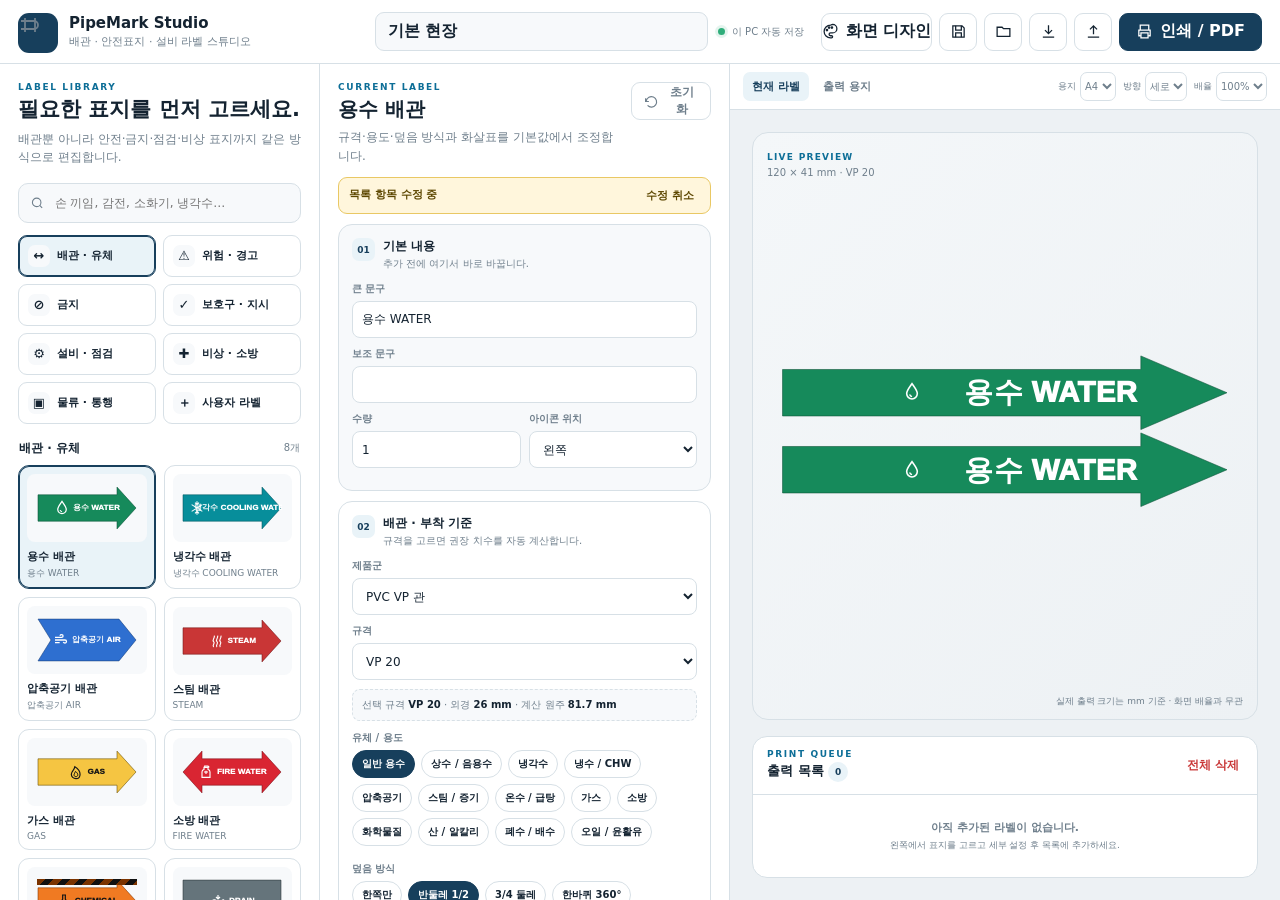
==== index.html @ c0e7cea8 "feat: publish PipeMark Studio" ====
﻿<!doctype html>
<html lang="ko" data-theme="industrial">
<head>
  <meta charset="utf-8">
  <meta name="viewport" content="width=device-width, initial-scale=1, viewport-fit=cover">
  <title>PipeMark Studio — 배관 · 안전표지 · 설비 라벨 제작기</title>
  <meta name="description" content="배관 마커부터 위험·경고·금지·보호구·설비·비상·물류 표지까지 규격과 디자인을 선택해 인쇄하는 로컬 우선 산업 라벨 제작기입니다.">
  <meta name="theme-color" content="#163b57">
  <link rel="canonical" href="https://ko9ma7.github.io/pipemark-studio/">
  <meta property="og:type" content="website"><meta property="og:title" content="PipeMark Studio"><meta property="og:description" content="배관·안전·설비 표지를 선택하고 세부조정한 뒤 실제 mm 크기로 인쇄하세요."><meta property="og:url" content="https://ko9ma7.github.io/pipemark-studio/"><meta property="og:image" content="https://ko9ma7.github.io/pipemark-studio/assets/og-image.png"><meta property="og:site_name" content="PipeMark Studio">
  <meta name="twitter:card" content="summary_large_image"><meta name="twitter:title" content="PipeMark Studio"><meta name="twitter:description" content="배관·안전·설비 라벨을 로컬에서 설계하고 인쇄하세요."><meta name="twitter:image" content="https://ko9ma7.github.io/pipemark-studio/assets/og-image.png">
  <link rel="icon" href="./assets/favicon.svg" type="image/svg+xml"><link rel="icon" href="./assets/favicon-32.png" sizes="32x32" type="image/png"><link rel="apple-touch-icon" href="./assets/apple-touch-icon.png"><link rel="manifest" href="./manifest.webmanifest"><link rel="stylesheet" href="./style.css">
  <style id="print-style">@page{size:A4 portrait;margin:8mm}</style>
</head>
<body>
  <svg class="sprite" aria-hidden="true">
    <symbol id="i-logo" viewBox="0 0 24 24"><path d="M3 8h13a4 4 0 0 1 0 8H3"/><path d="M7 5v14M17 5v14"/></symbol>
    <symbol id="i-search" viewBox="0 0 24 24"><circle cx="11" cy="11" r="7"/><path d="m20 20-4-4"/></symbol>
    <symbol id="i-save" viewBox="0 0 24 24"><path d="M4 4h13l3 3v13H4z"/><path d="M8 4v6h8V4M8 20v-6h8v6"/></symbol>
    <symbol id="i-folder" viewBox="0 0 24 24"><path d="M3 6h7l2 2h9v11H3z"/></symbol>
    <symbol id="i-down" viewBox="0 0 24 24"><path d="M12 3v12M7 10l5 5 5-5M4 20h16"/></symbol>
    <symbol id="i-up" viewBox="0 0 24 24"><path d="M12 16V4M7 9l5-5 5 5M4 20h16"/></symbol>
    <symbol id="i-print" viewBox="0 0 24 24"><path d="M6 9V3h12v6M6 18H4V10h16v8h-2M7 14h10v7H7z"/></symbol>
    <symbol id="i-palette" viewBox="0 0 24 24"><path d="M12 3a9 9 0 1 0 0 18h1.5a1.5 1.5 0 0 0 0-3H12a2 2 0 0 1 0-4h3a6 6 0 0 0 0-12z"/><circle cx="7" cy="10" r="1"/><circle cx="10" cy="6.5" r="1"/><circle cx="14" cy="6.5" r="1"/></symbol>
    <symbol id="i-plus" viewBox="0 0 24 24"><path d="M12 5v14M5 12h14"/></symbol>
    <symbol id="i-edit" viewBox="0 0 24 24"><path d="M4 20l4-1 11-11-3-3L5 16zM14 7l3 3"/></symbol>
    <symbol id="i-copy" viewBox="0 0 24 24"><rect x="8" y="8" width="11" height="11" rx="2"/><path d="M16 8V5a2 2 0 0 0-2-2H5a2 2 0 0 0-2 2v9a2 2 0 0 0 2 2h3"/></symbol>
    <symbol id="i-trash" viewBox="0 0 24 24"><path d="M4 7h16M9 3h6l1 4H8zM7 7l1 14h8l1-14M10 11v6M14 11v6"/></symbol>
    <symbol id="i-reset" viewBox="0 0 24 24"><path d="M4 7v5h5M5 11a8 8 0 1 1 2 7"/></symbol>
    <symbol id="i-chevron" viewBox="0 0 24 24"><path d="m7 9 5 5 5-5"/></symbol>
    <symbol id="i-close" viewBox="0 0 24 24"><path d="M6 6l12 12M18 6 6 18"/></symbol>
    <symbol id="i-sliders" viewBox="0 0 24 24"><path d="M4 6h10M18 6h2M4 12h3M11 12h9M4 18h8M16 18h4"/><circle cx="16" cy="6" r="2"/><circle cx="9" cy="12" r="2"/><circle cx="14" cy="18" r="2"/></symbol>
  </svg>

  <header class="topbar noprint">
    <div class="brand"><span class="brand-mark"><svg><use href="#i-logo"></use></svg></span><div><strong>PipeMark Studio</strong><span>배관 · 안전표지 · 설비 라벨 스튜디오</span></div></div>
    <div class="project-box"><input id="project-name" value="기본 현장" aria-label="프로젝트 이름"><span class="saved-dot"><i></i> 이 PC 자동 저장</span></div>
    <div class="top-actions">
      <button id="btn-theme" class="icon-btn with-label" type="button"><svg><use href="#i-palette"></use></svg><span>화면 디자인</span></button>
      <button id="btn-save-project" class="icon-btn" type="button" title="현장 저장"><svg><use href="#i-save"></use></svg></button>
      <button id="btn-projects" class="icon-btn" type="button" title="현장 목록"><svg><use href="#i-folder"></use></svg></button>
      <button id="btn-export" class="icon-btn" type="button" title="JSON 백업"><svg><use href="#i-down"></use></svg></button>
      <button id="btn-import" class="icon-btn" type="button" title="JSON 복원"><svg><use href="#i-up"></use></svg></button><input id="file-import" type="file" accept=".json,application/json" hidden>
      <button id="btn-print" class="primary-btn" type="button"><svg><use href="#i-print"></use></svg>인쇄 / PDF</button>
    </div>
  </header>

  <main class="studio noprint-shell">
    <aside class="library-panel noprint" aria-label="라벨 라이브러리">
      <div class="panel-head"><div><span class="kicker">LABEL LIBRARY</span><h1>필요한 표지를 먼저 고르세요.</h1><p>배관뿐 아니라 안전·금지·점검·비상 표지까지 같은 방식으로 편집합니다.</p></div></div>
      <label class="search-field"><svg><use href="#i-search"></use></svg><input id="template-search" type="search" placeholder="손 끼임, 감전, 소화기, 냉각수…"></label>
      <div id="category-tabs" class="category-tabs" role="tablist" aria-label="라벨 분류"></div>
      <div class="library-toolbar"><strong id="library-title">배관 · 유체</strong><span id="library-count"></span></div>
      <div id="template-grid" class="template-grid"></div>
    </aside>

    <section id="editor-panel" class="editor-panel noprint" aria-label="현재 라벨 편집">
      <div class="editor-head">
        <div><span class="kicker">CURRENT LABEL</span><h2 id="editor-title">용수 배관</h2><p id="editor-hint">선택한 템플릿을 기준으로 바로 조정합니다.</p></div>
        <button id="btn-reset-current" class="subtle-btn" type="button"><svg><use href="#i-reset"></use></svg>초기화</button>
      </div>
      <div id="edit-mode-banner" class="edit-banner" hidden><div><strong>목록 항목 수정 중</strong><span id="edit-mode-text"></span></div><button id="btn-cancel-edit" type="button">수정 취소</button></div>

      <section class="editor-card basic-card">
        <div class="card-title"><div><span class="step">01</span><div><strong>기본 내용</strong><span>추가 전에 여기서 바로 바꿉니다.</span></div></div></div>
        <label class="field"><span>큰 문구</span><input id="label-text" type="text" maxlength="80"></label>
        <label class="field"><span>보조 문구</span><input id="label-subtext" type="text" maxlength="100"></label>
        <div class="field-row"><label class="field"><span>수량</span><input id="quantity" type="number" min="1" max="999" value="1"></label><label class="field"><span>아이콘 위치</span><select id="icon-position"><option value="left">왼쪽</option><option value="top">위쪽</option><option value="none">아이콘 없음</option></select></label></div>
      </section>

      <section id="pipe-basic" class="editor-card">
        <div class="card-title"><div><span class="step">02</span><div><strong>배관 · 부착 기준</strong><span>규격을 고르면 권장 치수를 자동 계산합니다.</span></div></div></div>
        <label class="field"><span>제품군</span><select id="product-family"></select></label>
        <label class="field"><span>규격</span><select id="product-spec"></select></label>
        <div id="pipe-geometry" class="info-strip"></div>
        <div class="choice-label">유체 / 용도</div><div id="purpose-chips" class="choice-chips scrollable"></div>
        <div class="choice-label">덮음 방식</div><div id="coverage-chips" class="choice-chips"></div>
      </section>

      <section id="sign-basic" class="editor-card" hidden>
        <div class="card-title"><div><span class="step">02</span><div><strong>표지 기본 규격</strong><span>자주 쓰는 크기를 고른 뒤 세부치수에서 조정할 수 있습니다.</span></div></div></div>
        <div id="size-presets" class="choice-chips size-chips"></div>
        <div class="field-row"><label class="field"><span>신호어</span><input id="signal-word" type="text" maxlength="24" placeholder="예: 위험 / WARNING"></label><label class="field"><span>톤</span><select id="tone-select"></select></label></div>
      </section>

      <section class="editor-card design-card">
        <div class="card-title"><div><span class="step">03</span><div><strong>디자인</strong><span>이름이 아니라 실제 모양을 보고 선택하세요.</span></div></div><button id="btn-design-all" type="button" class="text-btn">전체 보기</button></div>
        <div id="layout-strip" class="layout-strip"></div>
      </section>

      <details class="advanced-block" open>
        <summary><span><svg><use href="#i-sliders"></use></svg><strong>세부 설정</strong><small>현재 기본값을 조금씩 조정</small></span><svg class="chev"><use href="#i-chevron"></use></svg></summary>
        <div class="advanced-content">
          <div class="advanced-group"><div class="group-head"><strong>치수</strong><label class="switch"><input id="auto-size" type="checkbox" checked><span>자동</span></label></div><div class="field-row"><label class="field"><span>가로 W (mm)</span><input id="label-width" type="number" min="20" step="1"></label><label class="field"><span>세로 H (mm)</span><input id="label-height" type="number" min="10" step="1"></label></div><div id="geometry-fields" class="field-row"></div></div>
          <div class="advanced-group" id="arrow-group"><div class="group-head"><strong>화살표 / 흐름</strong><span>기존 기본 화살표 포함</span></div><div class="field-row"><label class="field"><span>화살표</span><select id="arrow-style"><option value="standard">기본 화살표</option><option value="pointer">포인터</option><option value="ribbon">리본</option><option value="chevron">쉐브론</option><option value="none">없음</option></select></label><label class="field"><span>방향</span><select id="direction"><option value="right">오른쪽 →</option><option value="left">← 왼쪽</option><option value="both">← 양방향 →</option><option value="none">없음</option></select></label></div></div>
          <div class="advanced-group"><div class="group-head"><strong>색상 · 선</strong><button id="btn-color-reset" class="text-btn" type="button">추천색 복원</button></div><div class="color-fields"><label><span>바탕</span><input id="fill-color" type="color"></label><label><span>강조</span><input id="accent-color" type="color"></label><label><span>글자</span><input id="text-color" type="color"></label></div><div class="field-row"><label class="field"><span>테두리 (mm)</span><input id="border-width" type="number" min="0" max="6" step="0.25"></label><label class="check-field"><input id="border-enabled" type="checkbox" checked><span>테두리 사용</span></label></div></div>
          <div class="advanced-group"><div class="group-head"><strong>아이콘 / SVG</strong><button id="btn-svg-add" class="text-btn" type="button">+ SVG 추가</button></div><div id="icon-grid" class="icon-grid"></div></div>
          <div class="advanced-group"><div class="group-head"><strong>표기 구성</strong></div><div class="field-row"><label class="field"><span>글자 정렬</span><select id="text-align"><option value="center">가운데</option><option value="left">왼쪽</option></select></label><label class="field"><span>반복 표기</span><select id="repeat-count"><option value="auto">자동</option><option value="1">1회</option><option value="2">2회</option><option value="3">3회</option><option value="4">4회</option><option value="5">5회</option></select></label></div><label class="check-field"><input id="show-spec" type="checkbox"><span>배관 규격 함께 표시</span></label></div>
        </div>
      </details>

      <div class="editor-actions"><button id="btn-duplicate-current" class="secondary-btn" type="button"><svg><use href="#i-copy"></use></svg>사본 만들기</button><button id="btn-add" class="primary-btn grow" type="button"><svg><use href="#i-plus"></use></svg><span id="btn-add-text">출력 목록에 추가</span></button></div>
    </section>

    <section class="workspace-panel">
      <div class="workspace-toolbar noprint"><div class="preview-tabs"><button class="active" data-preview-tab="live" type="button">현재 라벨</button><button data-preview-tab="sheet" type="button">출력 용지</button></div><div class="sheet-controls"><label>용지<select id="paper-size"><option>A4</option><option>A3</option></select></label><label>방향<select id="paper-orientation"><option value="portrait">세로</option><option value="landscape">가로</option></select></label><label>배율<select id="preview-zoom"><option value="0.6">60%</option><option value="0.8">80%</option><option value="1" selected>100%</option><option value="1.2">120%</option></select></label></div></div>
      <div id="live-workspace" class="live-workspace">
        <div class="live-stage"><div class="stage-label"><strong>LIVE PREVIEW</strong><span id="dimension-readout"></span></div><div id="live-preview" class="live-preview"></div><div class="ruler-note">실제 출력 크기는 mm 기준 · 화면 배율과 무관</div></div>
        <section class="queue-panel noprint"><div class="queue-head"><div><span class="kicker">PRINT QUEUE</span><h3>출력 목록 <b id="queue-count">0</b></h3></div><div><button id="btn-clear-queue" class="text-btn danger" type="button">전체 삭제</button></div></div><div id="queue-list" class="queue-list"></div><div id="queue-empty" class="queue-empty"><strong>아직 추가된 라벨이 없습니다.</strong><span>왼쪽에서 표지를 고르고 세부 설정 후 목록에 추가하세요.</span></div></section>
      </div>
      <div id="sheet-workspace" class="sheet-workspace" hidden><div class="paper-scroll"><div id="print-area" class="paper A4 portrait"></div></div></div>
    </section>
  </main>

  <dialog id="design-dialog" class="modal noprint"><div class="modal-card wide"><div class="modal-head"><div><span class="kicker">DESIGN GALLERY</span><h2>라벨 디자인 전체 보기</h2><p>현재 내용과 색상으로 실제 모양을 비교합니다.</p></div><button class="icon-btn" data-close-dialog="design-dialog" type="button"><svg><use href="#i-close"></use></svg></button></div><div id="layout-gallery" class="layout-gallery"></div></div></dialog>
  <dialog id="theme-dialog" class="modal noprint"><div class="modal-card"><div class="modal-head"><div><span class="kicker">WORKSPACE THEME</span><h2>화면 디자인</h2></div><button class="icon-btn" data-close-dialog="theme-dialog" type="button"><svg><use href="#i-close"></use></svg></button></div><div id="theme-grid" class="theme-grid"></div></div></dialog>
  <dialog id="project-dialog" class="modal noprint"><div class="modal-card"><div class="modal-head"><div><span class="kicker">LOCAL PROJECTS</span><h2>현장별 저장</h2></div><button class="icon-btn" data-close-dialog="project-dialog" type="button"><svg><use href="#i-close"></use></svg></button></div><div class="save-row"><input id="project-save-name" placeholder="예: 2공장 안전표지"><button id="btn-project-save-as" class="primary-btn" type="button">현재 상태 저장</button></div><div id="project-list" class="project-list"></div></div></dialog>
  <dialog id="svg-dialog" class="modal noprint"><div class="modal-card"><div class="modal-head"><div><span class="kicker">CUSTOM SVG</span><h2>SVG 아이콘 추가</h2><p>배관뿐 아니라 안전 픽토그램도 직접 추가할 수 있습니다.</p></div><button class="icon-btn" data-close-dialog="svg-dialog" type="button"><svg><use href="#i-close"></use></svg></button></div><label class="field"><span>아이콘 이름</span><input id="custom-icon-name" placeholder="예: 프레스 손끼임"></label><label class="file-drop"><input id="custom-icon-file" type="file" accept=".svg,image/svg+xml"><strong>SVG 파일 선택</strong><span>Koboyo 등에서 받은 SVG도 사용할 수 있습니다.</span></label><div id="custom-icon-preview" class="custom-icon-preview">미리보기</div><button id="btn-save-icon" class="primary-btn full" type="button" disabled>아이콘 저장</button></div></dialog>

  <div id="toast-region" class="toast-region" aria-live="polite"></div>
  <script src="./data/catalog.js"></script><script src="./app.js"></script>
</body>
</html>
---- style.css ----
:root{
  --bg:#edf1f4;--surface:#fff;--surface-2:#f7f9fb;--panel:#f4f7f9;--text:#142331;--muted:#6f7f8c;--line:#d7e0e6;--primary:#173f5c;--primary-2:#0d6e97;--accent:#e9f3f8;--danger:#c93838;--shadow:0 8px 24px rgba(26,45,58,.08);--radius:14px;--radius-sm:9px;--top:64px;font-family:Inter,"Pretendard","Noto Sans KR",system-ui,-apple-system,sans-serif
}
html[data-theme="blueprint"]{--bg:#dfeaf2;--surface:#fafdff;--surface-2:#eef6fb;--panel:#e8f2f8;--text:#123550;--muted:#5f7e94;--line:#c6dbe8;--primary:#0b5b8d;--primary-2:#0f78ad;--accent:#d9edf8}
html[data-theme="workshop"]{--bg:#ece7dd;--surface:#fffdf8;--surface-2:#f5f0e7;--panel:#f0eadf;--text:#2d352f;--muted:#716f65;--line:#d9d0c2;--primary:#3d5142;--primary-2:#6d6a3c;--accent:#ebe6d3}
html[data-theme="light"]{--bg:#f5f6f8;--surface:#fff;--surface-2:#fafbfc;--panel:#f7f8fa;--text:#17202a;--muted:#6c7680;--line:#e0e5e9;--primary:#243b53;--primary-2:#356b9a;--accent:#edf4fa}
html[data-theme="dark"]{--bg:#0c1318;--surface:#121c23;--surface-2:#16232c;--panel:#0f191f;--text:#edf6fa;--muted:#97aab6;--line:#263945;--primary:#63a9d8;--primary-2:#79bfec;--accent:#172d3a;--shadow:0 8px 28px rgba(0,0,0,.28)}
html[data-theme="mono"]{--bg:#ececec;--surface:#fff;--surface-2:#f5f5f5;--panel:#efefef;--text:#151515;--muted:#707070;--line:#d2d2d2;--primary:#202020;--primary-2:#505050;--accent:#e9e9e9}
*{box-sizing:border-box}html,body{margin:0;min-height:100%;color:var(--text);background:var(--bg)}button,input,select{font:inherit;color:inherit}button{cursor:pointer}.sprite{position:absolute;width:0;height:0;overflow:hidden}.topbar{height:var(--top);display:grid;grid-template-columns:minmax(280px,1fr) minmax(260px,430px) auto;align-items:center;gap:16px;padding:0 18px;background:var(--surface);border-bottom:1px solid var(--line);position:sticky;top:0;z-index:50}.brand{display:flex;align-items:center;gap:11px;min-width:0}.brand-mark{width:40px;height:40px;border-radius:11px;background:var(--primary);color:white;display:grid;place-items:center}.brand-mark svg{width:24px;height:24px;fill:none;stroke:currentColor;stroke-width:1.8}.brand strong{display:block;font-size:15px}.brand span{display:block;font-size:11px;color:var(--muted);margin-top:2px}.project-box{display:flex;align-items:center;gap:10px}.project-box input{width:100%;min-width:0;border:1px solid var(--line);background:var(--surface-2);border-radius:9px;padding:9px 12px;font-weight:700}.saved-dot{font-size:10px;color:var(--muted);white-space:nowrap}.saved-dot i{display:inline-block;width:7px;height:7px;background:#2fad7a;border-radius:50%;margin-right:4px;box-shadow:0 0 0 3px rgba(47,173,122,.13)}.top-actions{display:flex;gap:7px;align-items:center}.icon-btn,.primary-btn,.secondary-btn,.subtle-btn{border:1px solid var(--line);background:var(--surface);border-radius:9px;min-height:38px;padding:0 11px;display:inline-flex;align-items:center;justify-content:center;gap:7px;font-weight:700}.icon-btn{width:38px;padding:0}.icon-btn.with-label{width:auto}.icon-btn svg,.primary-btn svg,.secondary-btn svg,.subtle-btn svg{width:17px;height:17px;fill:none;stroke:currentColor;stroke-width:1.8}.primary-btn{background:var(--primary);border-color:var(--primary);color:white;padding:0 16px}.secondary-btn{background:var(--surface-2)}.subtle-btn{background:transparent;color:var(--muted);font-size:12px}.full{width:100%}.grow{flex:1}.text-btn{border:0;background:none;color:var(--primary-2);font-size:12px;font-weight:800;padding:4px}.text-btn.danger{color:var(--danger)}
.studio{display:grid;grid-template-columns:320px 410px minmax(520px,1fr);height:calc(100vh - var(--top));overflow:hidden}.library-panel,.editor-panel{background:var(--surface);border-right:1px solid var(--line);overflow-y:auto}.library-panel{padding:18px}.editor-panel{padding:18px}.workspace-panel{min-width:0;display:flex;flex-direction:column;overflow:hidden}.panel-head h1{font-size:21px;line-height:1.22;margin:5px 0 7px}.panel-head p,.editor-head p,.modal-head p{font-size:12px;line-height:1.55;color:var(--muted);margin:0}.kicker{display:block;font-size:9px;font-weight:900;letter-spacing:.18em;color:var(--primary-2)}.search-field{margin:16px 0 12px;height:40px;border:1px solid var(--line);border-radius:10px;display:flex;align-items:center;gap:8px;padding:0 11px;background:var(--surface-2)}.search-field svg{width:16px;height:16px;fill:none;stroke:var(--muted);stroke-width:1.8}.search-field input{border:0;outline:0;background:transparent;width:100%;font-size:12px}.category-tabs{display:grid;grid-template-columns:1fr 1fr;gap:7px}.category-tabs button{min-height:42px;border:1px solid var(--line);border-radius:9px;background:var(--surface);text-align:left;padding:7px 9px;font-size:11px;font-weight:800;display:flex;align-items:center;gap:7px}.category-tabs button.active{border-color:var(--primary);background:var(--accent);box-shadow:inset 0 0 0 1px var(--primary)}.category-tabs .cat-icon{width:22px;height:22px;border-radius:7px;background:var(--surface-2);display:grid;place-items:center;font-size:13px}.library-toolbar{display:flex;align-items:center;justify-content:space-between;margin:16px 1px 8px;font-size:12px}.library-toolbar span{font-size:10px;color:var(--muted)}.template-grid{display:grid;grid-template-columns:1fr 1fr;gap:8px;padding-bottom:20px}.template-card{border:1px solid var(--line);background:var(--surface);border-radius:11px;padding:8px;text-align:left;min-width:0;transition:.12s}.template-card:hover{transform:translateY(-1px);border-color:#aebdc7}.template-card.active{border-color:var(--primary);box-shadow:inset 0 0 0 1px var(--primary);background:var(--accent)}.template-thumb{height:68px;background:var(--surface-2);border-radius:8px;display:grid;place-items:center;overflow:hidden;margin-bottom:7px}.template-card strong{font-size:11px;display:block;white-space:nowrap;overflow:hidden;text-overflow:ellipsis}.template-card small{font-size:9px;color:var(--muted);display:block;margin-top:3px;white-space:nowrap;overflow:hidden;text-overflow:ellipsis}.mini-sign{width:92%;height:50px;position:relative;overflow:hidden;border-radius:4px;background:var(--mini-fill,#fff);color:var(--mini-text,#111);border:1.5px solid var(--mini-accent,#333);display:flex;align-items:center;justify-content:center;gap:4px;font-weight:900;font-size:8px}.mini-sign.pipe{clip-path:polygon(0 20%,78% 20%,78% 0,100% 50%,78% 100%,78% 80%,0 80%)}.mini-sign .mini-icon{width:18px;height:18px;display:grid;place-items:center}.mini-sign .mini-icon svg{width:18px;height:18px}.mini-sign.ansi::before{content:attr(data-signal);position:absolute;left:0;right:0;top:0;height:14px;background:var(--mini-accent);color:white;font-size:7px;display:grid;place-items:center}.mini-sign.ansi{padding-top:12px}.mini-sign.symbol-left{justify-content:flex-start;padding-left:7px}.mini-sign.symbol-left .mini-icon{width:24px;height:24px;background:var(--mini-accent);color:white;border-radius:50%}
.editor-head{display:flex;align-items:flex-start;justify-content:space-between;gap:12px;margin-bottom:12px}.editor-head h2{font-size:20px;margin:4px 0 5px}.edit-banner{display:flex;align-items:center;justify-content:space-between;background:#fff6dc;border:1px solid #e9c864;color:#5d4700;padding:9px 10px;border-radius:9px;margin-bottom:10px}.edit-banner strong,.edit-banner span{display:block;font-size:11px}.edit-banner span{opacity:.7;margin-top:2px}.edit-banner button{border:0;background:none;font-weight:800;color:inherit;font-size:11px}.editor-card{border:1px solid var(--line);background:var(--surface);border-radius:var(--radius);padding:13px;margin-bottom:10px}.basic-card{background:var(--surface-2)}.card-title{display:flex;align-items:center;justify-content:space-between;margin-bottom:11px}.card-title>div{display:flex;gap:8px;align-items:flex-start}.card-title strong{font-size:12px;display:block}.card-title span:not(.step){font-size:10px;color:var(--muted);display:block;margin-top:2px}.step{width:23px;height:23px;border-radius:7px;background:var(--accent);color:var(--primary);font-weight:900;font-size:9px;display:grid;place-items:center}.field{display:block;margin-bottom:9px}.field>span,.choice-label{display:block;font-size:10px;font-weight:800;color:var(--muted);margin:0 0 5px}.field input,.field select{width:100%;height:37px;border:1px solid var(--line);border-radius:8px;background:var(--surface);padding:0 9px;outline:none;font-size:12px}.field input:focus,.field select:focus{border-color:var(--primary-2);box-shadow:0 0 0 3px rgba(38,124,170,.1)}.field-row{display:grid;grid-template-columns:1fr 1fr;gap:8px}.info-strip{background:var(--surface-2);border:1px dashed var(--line);border-radius:8px;padding:8px 9px;font-size:10px;color:var(--muted);margin-bottom:10px}.info-strip strong{color:var(--text)}.choice-chips{display:flex;flex-wrap:wrap;gap:6px;margin-bottom:10px}.choice-chips.scrollable{max-height:102px;overflow:auto}.choice-chips button{border:1px solid var(--line);background:var(--surface);border-radius:999px;padding:6px 9px;font-size:10px;font-weight:800}.choice-chips button.active{background:var(--primary);border-color:var(--primary);color:white}.size-chips button{border-radius:8px}.layout-strip{display:grid;grid-template-columns:repeat(4,1fr);gap:6px}.layout-choice{border:1px solid var(--line);background:var(--surface);border-radius:9px;padding:5px;text-align:center;min-width:0}.layout-choice.active{border-color:var(--primary);box-shadow:inset 0 0 0 1px var(--primary);background:var(--accent)}.layout-choice .layout-mini{height:40px;border-radius:6px;background:var(--surface-2);display:grid;place-items:center;overflow:hidden;margin-bottom:4px}.layout-choice strong{font-size:8px;display:block;white-space:nowrap;overflow:hidden;text-overflow:ellipsis}.advanced-block{border:1px solid var(--line);background:var(--surface);border-radius:var(--radius);margin-bottom:10px}.advanced-block summary{list-style:none;display:flex;align-items:center;justify-content:space-between;padding:12px 13px;cursor:pointer}.advanced-block summary::-webkit-details-marker{display:none}.advanced-block summary>span{display:flex;align-items:center;gap:8px}.advanced-block summary svg{width:16px;height:16px;fill:none;stroke:currentColor;stroke-width:1.8}.advanced-block summary strong{font-size:12px}.advanced-block summary small{font-size:9px;color:var(--muted)}.advanced-block[open] .chev{transform:rotate(180deg)}.advanced-content{border-top:1px solid var(--line);padding:0 13px 12px}.advanced-group{padding-top:11px;border-top:1px dashed var(--line);margin-top:11px}.advanced-group:first-child{border-top:0;margin-top:0}.group-head{display:flex;align-items:center;justify-content:space-between;margin-bottom:8px}.group-head strong{font-size:11px}.group-head span{font-size:9px;color:var(--muted)}.switch{display:flex;align-items:center;gap:5px;font-size:9px;color:var(--muted)}.check-field{height:37px;border:1px solid var(--line);border-radius:8px;display:flex;align-items:center;gap:7px;padding:0 9px;font-size:10px;background:var(--surface)}.color-fields{display:grid;grid-template-columns:repeat(3,1fr);gap:7px;margin-bottom:9px}.color-fields label{border:1px solid var(--line);border-radius:8px;padding:5px 7px;background:var(--surface)}.color-fields span{font-size:9px;display:block;color:var(--muted);margin-bottom:3px}.color-fields input{width:100%;height:25px;border:0;background:none;padding:0}.icon-grid{display:grid;grid-template-columns:repeat(8,1fr);gap:5px}.icon-choice{border:1px solid var(--line);background:var(--surface);border-radius:7px;aspect-ratio:1;display:grid;place-items:center;padding:4px;color:var(--text)}.icon-choice.active{background:var(--accent);border-color:var(--primary);box-shadow:inset 0 0 0 1px var(--primary)}.icon-choice svg{width:23px;height:23px}.editor-actions{display:flex;gap:8px;padding-bottom:22px}
.workspace-toolbar{height:49px;background:var(--surface);border-bottom:1px solid var(--line);display:flex;align-items:center;justify-content:space-between;padding:0 13px}.preview-tabs{display:flex;gap:5px}.preview-tabs button{border:0;background:transparent;color:var(--muted);font-weight:800;font-size:11px;padding:7px 9px;border-radius:7px}.preview-tabs button.active{background:var(--accent);color:var(--primary)}.sheet-controls{display:flex;gap:7px}.sheet-controls label{font-size:9px;color:var(--muted);display:flex;align-items:center;gap:4px}.sheet-controls select{height:29px;border:1px solid var(--line);background:var(--surface);border-radius:7px;font-size:10px}.live-workspace{overflow:auto;padding:22px;display:grid;grid-template-rows:minmax(320px,1fr) auto;gap:16px;height:100%}.live-stage{min-height:330px;border:1px solid var(--line);background:linear-gradient(135deg,var(--panel),var(--bg));border-radius:16px;position:relative;display:flex;align-items:center;justify-content:center;overflow:auto;padding:52px 28px 42px}.stage-label{position:absolute;left:14px;top:12px}.stage-label strong{font-size:9px;letter-spacing:.14em;color:var(--primary-2)}.stage-label span{display:block;font-size:10px;color:var(--muted);margin-top:3px}.ruler-note{position:absolute;right:14px;bottom:11px;font-size:9px;color:var(--muted)}.live-preview{display:grid;place-items:center;min-width:min-content;min-height:min-content}.queue-panel{background:var(--surface);border:1px solid var(--line);border-radius:15px;overflow:hidden}.queue-head{display:flex;justify-content:space-between;align-items:center;padding:12px 14px;border-bottom:1px solid var(--line)}.queue-head h3{font-size:13px;margin:3px 0 0}.queue-head h3 b{display:inline-grid;place-items:center;min-width:20px;height:20px;border-radius:99px;background:var(--accent);color:var(--primary);font-size:9px}.queue-list{max-height:240px;overflow:auto}.queue-item{display:grid;grid-template-columns:110px 1fr auto;align-items:center;gap:10px;padding:9px 12px;border-bottom:1px solid var(--line)}.queue-item:last-child{border-bottom:0}.queue-mini{height:55px;border-radius:6px;background:var(--surface-2);display:grid;place-items:center;overflow:hidden}.queue-copy strong{font-size:11px;display:block}.queue-copy span{font-size:9px;color:var(--muted);display:block;margin-top:3px}.queue-actions{display:flex;gap:4px}.queue-actions button{border:1px solid var(--line);background:var(--surface);width:29px;height:29px;border-radius:7px;display:grid;place-items:center}.queue-actions svg{width:14px;height:14px;fill:none;stroke:currentColor;stroke-width:1.8}.queue-actions .danger{color:var(--danger)}.queue-empty{padding:25px;text-align:center;color:var(--muted)}.queue-empty strong,.queue-empty span{display:block;font-size:11px}.queue-empty span{font-size:9px;margin-top:4px}.sheet-workspace{height:100%;overflow:auto;background:var(--bg)}.paper-scroll{padding:28px;min-width:min-content}.paper{background:white;color:#111;margin:auto;box-shadow:0 12px 28px rgba(0,0,0,.13);display:flex;flex-wrap:wrap;align-content:flex-start;justify-content:center;gap:5mm;padding:10mm;transform-origin:top center}.paper.A4.portrait{width:210mm;min-height:297mm}.paper.A4.landscape{width:297mm;min-height:210mm}.paper.A3.portrait{width:297mm;min-height:420mm}.paper.A3.landscape{width:420mm;min-height:297mm}
.label-output{position:relative;overflow:hidden;background:var(--label-fill);color:var(--label-text);border:var(--label-border) solid var(--label-accent);box-sizing:border-box;flex:none;display:flex;align-items:stretch;justify-content:stretch;font-family:Arial,"Noto Sans KR",sans-serif}.label-output *{box-sizing:border-box}.label-output svg{shape-rendering:geometricPrecision}.label-output .content{position:relative;z-index:2;width:100%;height:100%;display:flex;align-items:center;justify-content:center;text-align:center;gap:3.5%;padding:5% 7%;overflow:hidden}.label-output.align-left .content{text-align:left;justify-content:flex-start}.label-output .label-icon{flex:none;width:20%;height:62%;display:grid;place-items:center}.label-output .label-icon svg{width:100%;height:100%}.label-output .words{min-width:0;display:flex;flex-direction:column;align-items:inherit;justify-content:center;line-height:1.02}.label-output .main-text{font-weight:950;white-space:nowrap;letter-spacing:.01em}.label-output .sub-text{font-weight:750;opacity:.82;margin-top:4%;white-space:nowrap}.label-output .spec-text{font-weight:800;opacity:.65;margin-top:3%;white-space:nowrap}.label-output .signal-bar{position:absolute;z-index:3;left:0;right:0;top:0;height:23%;background:var(--label-accent);color:white;display:flex;align-items:center;justify-content:center;font-weight:950;letter-spacing:.04em}.label-output.layout-ansi-header .content{padding-top:25%}.label-output.layout-iso-panel .content{flex-direction:column}.label-output.layout-iso-panel .label-icon{width:33%;height:44%}.label-output.layout-symbol-left .content{justify-content:flex-start;text-align:left;padding:5%}.label-output.layout-symbol-left .label-icon{width:30%;height:100%;background:var(--label-accent);color:white;padding:7%;margin:-5% 2% -5% -5%}.label-output.layout-industrial-tag{border-width:1.2mm}.label-output.layout-industrial-tag::before{content:"";position:absolute;left:3%;top:50%;width:6%;aspect-ratio:1;border:1px solid var(--label-accent);border-radius:50%;transform:translateY(-50%)}.label-output.layout-industrial-tag .content{padding-left:12%}.label-output.layout-technical::before,.label-output.layout-technical::after{content:"";position:absolute;width:12%;height:20%;border-color:var(--label-accent);z-index:4}.label-output.layout-technical::before{left:2%;top:5%;border-left:1.3mm solid;border-top:1.3mm solid}.label-output.layout-technical::after{right:2%;bottom:5%;border-right:1.3mm solid;border-bottom:1.3mm solid}.label-output.layout-stencil{border-style:dashed}.label-output.layout-outline{background:#fff;color:var(--label-accent);border-width:1.2mm}.label-output.layout-capsule{border-radius:999mm}.label-output.layout-split-card .content{justify-content:flex-start;text-align:left;padding:0}.label-output.layout-split-card .label-icon{width:34%;height:100%;background:var(--label-accent);color:white;padding:7%}.label-output.layout-split-card .words{padding:5%}.label-output.layout-hazard-band::before,.label-output.layout-hazard-band::after{content:"";position:absolute;left:0;right:0;height:13%;background:repeating-linear-gradient(135deg,var(--label-accent) 0 8%,#111 8% 16%);z-index:4}.label-output.layout-hazard-band::before{top:0}.label-output.layout-hazard-band::after{bottom:0}.label-output.layout-hazard-band .content{padding-top:16%;padding-bottom:16%}.label-output.layout-speed-sign{border-radius:50%;border-width:2mm}.label-output.layout-speed-sign .main-text{font-size:40%!important}.label-output.layout-direction-sign .label-icon{width:32%;height:80%}.pipe-label{border:0;background:transparent;display:block}.pipe-row{position:relative;width:100%;overflow:hidden}.pipe-shape{position:absolute;inset:0;z-index:1;width:100%;height:100%}.pipe-row .content{position:absolute;inset:0}.pipe-label.layout-hazard-band .pipe-row::before,.pipe-label.layout-hazard-band .pipe-row::after{content:"";position:absolute;left:0;right:0;height:12%;z-index:3;background:repeating-linear-gradient(135deg,var(--label-accent) 0 8%,#111 8% 16%)}.pipe-label.layout-hazard-band .pipe-row::before{top:0}.pipe-label.layout-hazard-band .pipe-row::after{bottom:0}.pipe-label.layout-boxed .pipe-shape polygon,.pipe-label.layout-outline .pipe-shape polygon,.pipe-label.layout-capsule .pipe-shape polygon,.pipe-label.layout-technical .pipe-shape polygon{rx:4}.pipe-label.layout-capsule{border-radius:999mm;overflow:hidden}.pipe-label.layout-outline .content{color:var(--label-accent)}
.thumb-render .label-output{width:100px!important;height:44px!important;font-size:8px!important}.thumb-render .main-text{font-size:8px!important}.thumb-render .sub-text,.thumb-render .spec-text{font-size:5px!important}.thumb-render .signal-bar{font-size:6px}.thumb-render .pipe-label{width:100px!important;height:44px!important}.thumb-render .pipe-row{height:44px!important}.thumb-render .label-icon{width:16px;height:16px}.queue-mini .thumb-render{transform:scale(.95)}
.modal{border:0;padding:0;background:transparent;max-width:none;max-height:none}.modal::backdrop{background:rgba(6,18,27,.46);backdrop-filter:blur(2px)}.modal-card{width:min(680px,calc(100vw - 30px));max-height:88vh;overflow:auto;background:var(--surface);border:1px solid var(--line);border-radius:17px;box-shadow:0 30px 80px rgba(0,0,0,.22);padding:18px}.modal-card.wide{width:min(980px,calc(100vw - 30px))}.modal-head{display:flex;justify-content:space-between;gap:12px;align-items:flex-start;margin-bottom:14px}.modal-head h2{font-size:19px;margin:4px 0}.layout-gallery{display:grid;grid-template-columns:repeat(4,1fr);gap:10px}.gallery-card{border:1px solid var(--line);border-radius:11px;background:var(--surface);padding:8px;text-align:left}.gallery-card.active{border-color:var(--primary);box-shadow:inset 0 0 0 1px var(--primary);background:var(--accent)}.gallery-preview{height:90px;background:var(--surface-2);border-radius:8px;display:grid;place-items:center;overflow:hidden;margin-bottom:6px}.gallery-card strong{font-size:11px;display:block}.gallery-card small{font-size:9px;color:var(--muted);display:block;margin-top:2px}.theme-grid{display:grid;grid-template-columns:repeat(3,1fr);gap:9px}.theme-card{border:1px solid var(--line);border-radius:10px;background:var(--surface);padding:9px;text-align:left}.theme-card.active{border-color:var(--primary);box-shadow:inset 0 0 0 1px var(--primary)}.theme-swatch{height:55px;border-radius:7px;background:linear-gradient(90deg,var(--t1) 0 27%,var(--t2) 27% 100%);border:1px solid rgba(0,0,0,.08);margin-bottom:6px;position:relative}.theme-swatch::after{content:"";position:absolute;left:34%;right:7%;top:10px;height:13px;border-radius:5px;background:var(--t3);box-shadow:0 19px 0 var(--t3)}.theme-card strong,.theme-card small{display:block}.theme-card strong{font-size:11px}.theme-card small{font-size:9px;color:var(--muted);margin-top:2px}.save-row{display:flex;gap:7px;margin-bottom:12px}.save-row input{flex:1;border:1px solid var(--line);border-radius:8px;background:var(--surface-2);padding:0 10px}.project-list{display:grid;gap:7px}.project-item{border:1px solid var(--line);border-radius:9px;padding:9px;display:flex;align-items:center;justify-content:space-between}.project-item strong,.project-item span{display:block;font-size:10px}.project-item span{font-size:8px;color:var(--muted);margin-top:2px}.project-item div:last-child{display:flex;gap:5px}.project-item button{border:1px solid var(--line);background:var(--surface-2);border-radius:7px;padding:5px 8px;font-size:9px}.file-drop{height:72px;border:1px dashed var(--line);border-radius:10px;background:var(--surface-2);display:flex;flex-direction:column;align-items:center;justify-content:center;margin:8px 0}.file-drop input{max-width:90%;font-size:10px}.file-drop strong,.file-drop span{font-size:10px}.file-drop span{color:var(--muted);margin-top:3px}.custom-icon-preview{height:90px;border:1px solid var(--line);border-radius:9px;display:grid;place-items:center;margin:8px 0;color:var(--muted)}.custom-icon-preview svg{width:60px;height:60px}.toast-region{position:fixed;right:18px;bottom:18px;z-index:200;display:grid;gap:7px}.toast{background:#172731;color:white;border-radius:9px;padding:10px 12px;font-size:11px;box-shadow:var(--shadow);max-width:340px}.toast.error{background:#9d2d2d}.toast.success{background:#176d51}
@media(max-width:1200px){.studio{grid-template-columns:290px 370px minmax(460px,1fr)}.topbar{grid-template-columns:250px 1fr auto}.icon-btn.with-label span{display:none}.icon-btn.with-label{width:38px}}
@media(max-width:980px){body{overflow:auto}.topbar{position:static;height:auto;min-height:60px;grid-template-columns:1fr auto;padding:10px 12px}.project-box{grid-column:1/-1;grid-row:2}.studio{height:auto;display:block}.library-panel,.editor-panel{border-right:0;border-bottom:1px solid var(--line);overflow:visible}.library-panel{max-height:none}.template-grid{grid-template-columns:repeat(3,1fr)}.workspace-panel{min-height:700px}.live-workspace{height:auto}.top-actions .icon-btn:nth-of-type(2),.top-actions .icon-btn:nth-of-type(3){display:none}}
@media(max-width:620px){.brand span{display:none}.top-actions{gap:4px}.top-actions .primary-btn{padding:0 10px;font-size:0}.top-actions .primary-btn svg{margin:0}.project-box{display:none}.library-panel,.editor-panel{padding:12px}.template-grid{grid-template-columns:1fr 1fr}.category-tabs{grid-template-columns:repeat(2,1fr)}.layout-strip{grid-template-columns:repeat(3,1fr)}.layout-gallery{grid-template-columns:1fr 1fr}.theme-grid{grid-template-columns:1fr 1fr}.live-workspace{padding:12px}.live-stage{padding:48px 12px 35px;min-height:290px}.queue-item{grid-template-columns:84px 1fr}.queue-actions{grid-column:1/-1;justify-content:flex-end}.sheet-controls label>span{display:none}.workspace-toolbar{padding:0 8px}.icon-grid{grid-template-columns:repeat(6,1fr)}}
@media print{.noprint,.noprint-shell>.library-panel,.noprint-shell>.editor-panel,.workspace-toolbar,.live-workspace{display:none!important}html,body{background:white!important;height:auto!important;overflow:visible!important}.studio,.workspace-panel,.sheet-workspace{display:block!important;height:auto!important;overflow:visible!important;background:white!important}.sheet-workspace{display:block!important}.paper-scroll{padding:0!important}.paper{box-shadow:none!important;transform:none!important;margin:0 auto!important;padding:0!important;gap:5mm!important;width:auto!important;min-height:auto!important}.label-output{page-break-inside:avoid;break-inside:avoid}*{-webkit-print-color-adjust:exact!important;print-color-adjust:exact!important}}
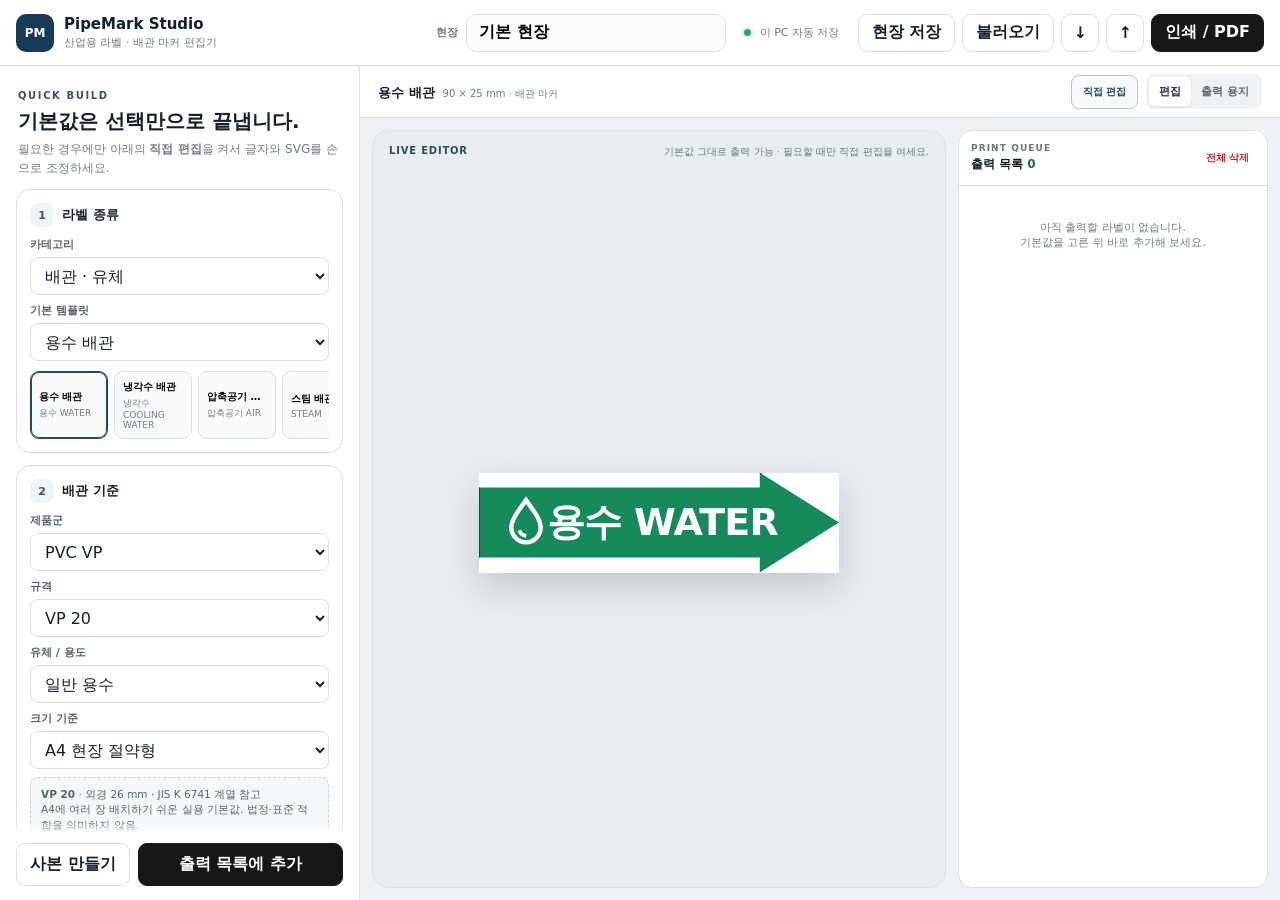
==== commit e4e3b15f: "feat: update PipeMark Studio v4" ====
--- a/index.html
+++ b/index.html
@@ -3,122 +3,128 @@
 <head>
   <meta charset="utf-8">
   <meta name="viewport" content="width=device-width, initial-scale=1, viewport-fit=cover">
-  <title>PipeMark Studio — 배관 · 안전표지 · 설비 라벨 제작기</title>
-  <meta name="description" content="배관 마커부터 위험·경고·금지·보호구·설비·비상·물류 표지까지 규격과 디자인을 선택해 인쇄하는 로컬 우선 산업 라벨 제작기입니다.">
+  <title>PipeMark Studio — 산업용 라벨 · 배관 마커 편집기</title>
+  <meta name="description" content="배관 마커, 위험·금지·보호구·비상·설비·물류 라벨을 기본 규격으로 빠르게 만들고, 필요할 때 글자와 SVG를 화면에서 직접 이동·크기조절·회전하는 로컬 우선 산업 라벨 편집기입니다.">
   <meta name="theme-color" content="#163b57">
   <link rel="canonical" href="https://ko9ma7.github.io/pipemark-studio/">
-  <meta property="og:type" content="website"><meta property="og:title" content="PipeMark Studio"><meta property="og:description" content="배관·안전·설비 표지를 선택하고 세부조정한 뒤 실제 mm 크기로 인쇄하세요."><meta property="og:url" content="https://ko9ma7.github.io/pipemark-studio/"><meta property="og:image" content="https://ko9ma7.github.io/pipemark-studio/assets/og-image.png"><meta property="og:site_name" content="PipeMark Studio">
-  <meta name="twitter:card" content="summary_large_image"><meta name="twitter:title" content="PipeMark Studio"><meta name="twitter:description" content="배관·안전·설비 라벨을 로컬에서 설계하고 인쇄하세요."><meta name="twitter:image" content="https://ko9ma7.github.io/pipemark-studio/assets/og-image.png">
-  <link rel="icon" href="./assets/favicon.svg" type="image/svg+xml"><link rel="icon" href="./assets/favicon-32.png" sizes="32x32" type="image/png"><link rel="apple-touch-icon" href="./assets/apple-touch-icon.png"><link rel="manifest" href="./manifest.webmanifest"><link rel="stylesheet" href="./style.css">
-  <style id="print-style">@page{size:A4 portrait;margin:8mm}</style>
+  <meta property="og:type" content="website"><meta property="og:title" content="PipeMark Studio"><meta property="og:description" content="기본값은 빠르게, 필요한 라벨은 화면에서 직접 편집하세요."><meta property="og:url" content="https://ko9ma7.github.io/pipemark-studio/"><meta property="og:image" content="https://ko9ma7.github.io/pipemark-studio/assets/og-image.png"><meta property="og:site_name" content="PipeMark Studio">
+  <meta name="twitter:card" content="summary_large_image"><meta name="twitter:title" content="PipeMark Studio"><meta name="twitter:description" content="산업용 라벨·배관 마커 로컬 편집기"><meta name="twitter:image" content="https://ko9ma7.github.io/pipemark-studio/assets/og-image.png">
+  <link rel="icon" href="./assets/favicon.svg" type="image/svg+xml"><link rel="icon" href="./assets/favicon-32.png" sizes="32x32"><link rel="apple-touch-icon" href="./assets/apple-touch-icon.png"><link rel="manifest" href="./manifest.webmanifest"><link rel="stylesheet" href="./style.css">
+  <style id="print-style">@page{size:A4 portrait;margin:0}</style>
 </head>
 <body>
-  <svg class="sprite" aria-hidden="true">
-    <symbol id="i-logo" viewBox="0 0 24 24"><path d="M3 8h13a4 4 0 0 1 0 8H3"/><path d="M7 5v14M17 5v14"/></symbol>
-    <symbol id="i-search" viewBox="0 0 24 24"><circle cx="11" cy="11" r="7"/><path d="m20 20-4-4"/></symbol>
-    <symbol id="i-save" viewBox="0 0 24 24"><path d="M4 4h13l3 3v13H4z"/><path d="M8 4v6h8V4M8 20v-6h8v6"/></symbol>
-    <symbol id="i-folder" viewBox="0 0 24 24"><path d="M3 6h7l2 2h9v11H3z"/></symbol>
-    <symbol id="i-down" viewBox="0 0 24 24"><path d="M12 3v12M7 10l5 5 5-5M4 20h16"/></symbol>
-    <symbol id="i-up" viewBox="0 0 24 24"><path d="M12 16V4M7 9l5-5 5 5M4 20h16"/></symbol>
-    <symbol id="i-print" viewBox="0 0 24 24"><path d="M6 9V3h12v6M6 18H4V10h16v8h-2M7 14h10v7H7z"/></symbol>
-    <symbol id="i-palette" viewBox="0 0 24 24"><path d="M12 3a9 9 0 1 0 0 18h1.5a1.5 1.5 0 0 0 0-3H12a2 2 0 0 1 0-4h3a6 6 0 0 0 0-12z"/><circle cx="7" cy="10" r="1"/><circle cx="10" cy="6.5" r="1"/><circle cx="14" cy="6.5" r="1"/></symbol>
-    <symbol id="i-plus" viewBox="0 0 24 24"><path d="M12 5v14M5 12h14"/></symbol>
-    <symbol id="i-edit" viewBox="0 0 24 24"><path d="M4 20l4-1 11-11-3-3L5 16zM14 7l3 3"/></symbol>
-    <symbol id="i-copy" viewBox="0 0 24 24"><rect x="8" y="8" width="11" height="11" rx="2"/><path d="M16 8V5a2 2 0 0 0-2-2H5a2 2 0 0 0-2 2v9a2 2 0 0 0 2 2h3"/></symbol>
-    <symbol id="i-trash" viewBox="0 0 24 24"><path d="M4 7h16M9 3h6l1 4H8zM7 7l1 14h8l1-14M10 11v6M14 11v6"/></symbol>
-    <symbol id="i-reset" viewBox="0 0 24 24"><path d="M4 7v5h5M5 11a8 8 0 1 1 2 7"/></symbol>
-    <symbol id="i-chevron" viewBox="0 0 24 24"><path d="m7 9 5 5 5-5"/></symbol>
-    <symbol id="i-close" viewBox="0 0 24 24"><path d="M6 6l12 12M18 6 6 18"/></symbol>
-    <symbol id="i-sliders" viewBox="0 0 24 24"><path d="M4 6h10M18 6h2M4 12h3M11 12h9M4 18h8M16 18h4"/><circle cx="16" cy="6" r="2"/><circle cx="9" cy="12" r="2"/><circle cx="14" cy="18" r="2"/></symbol>
-  </svg>
+<header class="topbar noprint">
+  <a class="brand" href="./" aria-label="PipeMark Studio 홈"><span class="brandmark">PM</span><span><strong>PipeMark Studio</strong><small>산업용 라벨 · 배관 마커 편집기</small></span></a>
+  <label class="project-name"><span>현장</span><input id="project-name" value="기본 현장"></label>
+  <span id="save-status" class="save-status"><i></i> 이 PC 자동 저장</span>
+  <div class="top-actions">
+    <button id="btn-save-project" class="btn ghost" type="button">현장 저장</button>
+    <button id="btn-projects" class="btn ghost" type="button">불러오기</button>
+    <button id="btn-export" class="btn icon" type="button" title="JSON 백업">↓</button>
+    <button id="btn-import" class="btn icon" type="button" title="JSON 복원">↑</button><input id="file-import" type="file" accept=".json,application/json" hidden>
+    <button id="btn-print" class="btn primary" type="button">인쇄 / PDF</button>
+  </div>
+</header>
 
-  <header class="topbar noprint">
-    <div class="brand"><span class="brand-mark"><svg><use href="#i-logo"></use></svg></span><div><strong>PipeMark Studio</strong><span>배관 · 안전표지 · 설비 라벨 스튜디오</span></div></div>
-    <div class="project-box"><input id="project-name" value="기본 현장" aria-label="프로젝트 이름"><span class="saved-dot"><i></i> 이 PC 자동 저장</span></div>
-    <div class="top-actions">
-      <button id="btn-theme" class="icon-btn with-label" type="button"><svg><use href="#i-palette"></use></svg><span>화면 디자인</span></button>
-      <button id="btn-save-project" class="icon-btn" type="button" title="현장 저장"><svg><use href="#i-save"></use></svg></button>
-      <button id="btn-projects" class="icon-btn" type="button" title="현장 목록"><svg><use href="#i-folder"></use></svg></button>
-      <button id="btn-export" class="icon-btn" type="button" title="JSON 백업"><svg><use href="#i-down"></use></svg></button>
-      <button id="btn-import" class="icon-btn" type="button" title="JSON 복원"><svg><use href="#i-up"></use></svg></button><input id="file-import" type="file" accept=".json,application/json" hidden>
-      <button id="btn-print" class="primary-btn" type="button"><svg><use href="#i-print"></use></svg>인쇄 / PDF</button>
-    </div>
-  </header>
+<main class="app-shell">
+  <aside class="quick-panel noprint">
+    <div class="panel-title"><span class="eyebrow">QUICK BUILD</span><h1>기본값은 선택만으로 끝냅니다.</h1><p>필요한 경우에만 아래의 <b>직접 편집</b>을 켜서 글자와 SVG를 손으로 조정하세요.</p></div>
 
-  <main class="studio noprint-shell">
-    <aside class="library-panel noprint" aria-label="라벨 라이브러리">
-      <div class="panel-head"><div><span class="kicker">LABEL LIBRARY</span><h1>필요한 표지를 먼저 고르세요.</h1><p>배관뿐 아니라 안전·금지·점검·비상 표지까지 같은 방식으로 편집합니다.</p></div></div>
-      <label class="search-field"><svg><use href="#i-search"></use></svg><input id="template-search" type="search" placeholder="손 끼임, 감전, 소화기, 냉각수…"></label>
-      <div id="category-tabs" class="category-tabs" role="tablist" aria-label="라벨 분류"></div>
-      <div class="library-toolbar"><strong id="library-title">배관 · 유체</strong><span id="library-count"></span></div>
-      <div id="template-grid" class="template-grid"></div>
-    </aside>
-
-    <section id="editor-panel" class="editor-panel noprint" aria-label="현재 라벨 편집">
-      <div class="editor-head">
-        <div><span class="kicker">CURRENT LABEL</span><h2 id="editor-title">용수 배관</h2><p id="editor-hint">선택한 템플릿을 기준으로 바로 조정합니다.</p></div>
-        <button id="btn-reset-current" class="subtle-btn" type="button"><svg><use href="#i-reset"></use></svg>초기화</button>
-      </div>
-      <div id="edit-mode-banner" class="edit-banner" hidden><div><strong>목록 항목 수정 중</strong><span id="edit-mode-text"></span></div><button id="btn-cancel-edit" type="button">수정 취소</button></div>
-
-      <section class="editor-card basic-card">
-        <div class="card-title"><div><span class="step">01</span><div><strong>기본 내용</strong><span>추가 전에 여기서 바로 바꿉니다.</span></div></div></div>
-        <label class="field"><span>큰 문구</span><input id="label-text" type="text" maxlength="80"></label>
-        <label class="field"><span>보조 문구</span><input id="label-subtext" type="text" maxlength="100"></label>
-        <div class="field-row"><label class="field"><span>수량</span><input id="quantity" type="number" min="1" max="999" value="1"></label><label class="field"><span>아이콘 위치</span><select id="icon-position"><option value="left">왼쪽</option><option value="top">위쪽</option><option value="none">아이콘 없음</option></select></label></div>
-      </section>
-
-      <section id="pipe-basic" class="editor-card">
-        <div class="card-title"><div><span class="step">02</span><div><strong>배관 · 부착 기준</strong><span>규격을 고르면 권장 치수를 자동 계산합니다.</span></div></div></div>
-        <label class="field"><span>제품군</span><select id="product-family"></select></label>
-        <label class="field"><span>규격</span><select id="product-spec"></select></label>
-        <div id="pipe-geometry" class="info-strip"></div>
-        <div class="choice-label">유체 / 용도</div><div id="purpose-chips" class="choice-chips scrollable"></div>
-        <div class="choice-label">덮음 방식</div><div id="coverage-chips" class="choice-chips"></div>
-      </section>
-
-      <section id="sign-basic" class="editor-card" hidden>
-        <div class="card-title"><div><span class="step">02</span><div><strong>표지 기본 규격</strong><span>자주 쓰는 크기를 고른 뒤 세부치수에서 조정할 수 있습니다.</span></div></div></div>
-        <div id="size-presets" class="choice-chips size-chips"></div>
-        <div class="field-row"><label class="field"><span>신호어</span><input id="signal-word" type="text" maxlength="24" placeholder="예: 위험 / WARNING"></label><label class="field"><span>톤</span><select id="tone-select"></select></label></div>
-      </section>
-
-      <section class="editor-card design-card">
-        <div class="card-title"><div><span class="step">03</span><div><strong>디자인</strong><span>이름이 아니라 실제 모양을 보고 선택하세요.</span></div></div><button id="btn-design-all" type="button" class="text-btn">전체 보기</button></div>
-        <div id="layout-strip" class="layout-strip"></div>
-      </section>
-
-      <details class="advanced-block" open>
-        <summary><span><svg><use href="#i-sliders"></use></svg><strong>세부 설정</strong><small>현재 기본값을 조금씩 조정</small></span><svg class="chev"><use href="#i-chevron"></use></svg></summary>
-        <div class="advanced-content">
-          <div class="advanced-group"><div class="group-head"><strong>치수</strong><label class="switch"><input id="auto-size" type="checkbox" checked><span>자동</span></label></div><div class="field-row"><label class="field"><span>가로 W (mm)</span><input id="label-width" type="number" min="20" step="1"></label><label class="field"><span>세로 H (mm)</span><input id="label-height" type="number" min="10" step="1"></label></div><div id="geometry-fields" class="field-row"></div></div>
-          <div class="advanced-group" id="arrow-group"><div class="group-head"><strong>화살표 / 흐름</strong><span>기존 기본 화살표 포함</span></div><div class="field-row"><label class="field"><span>화살표</span><select id="arrow-style"><option value="standard">기본 화살표</option><option value="pointer">포인터</option><option value="ribbon">리본</option><option value="chevron">쉐브론</option><option value="none">없음</option></select></label><label class="field"><span>방향</span><select id="direction"><option value="right">오른쪽 →</option><option value="left">← 왼쪽</option><option value="both">← 양방향 →</option><option value="none">없음</option></select></label></div></div>
-          <div class="advanced-group"><div class="group-head"><strong>색상 · 선</strong><button id="btn-color-reset" class="text-btn" type="button">추천색 복원</button></div><div class="color-fields"><label><span>바탕</span><input id="fill-color" type="color"></label><label><span>강조</span><input id="accent-color" type="color"></label><label><span>글자</span><input id="text-color" type="color"></label></div><div class="field-row"><label class="field"><span>테두리 (mm)</span><input id="border-width" type="number" min="0" max="6" step="0.25"></label><label class="check-field"><input id="border-enabled" type="checkbox" checked><span>테두리 사용</span></label></div></div>
-          <div class="advanced-group"><div class="group-head"><strong>아이콘 / SVG</strong><button id="btn-svg-add" class="text-btn" type="button">+ SVG 추가</button></div><div id="icon-grid" class="icon-grid"></div></div>
-          <div class="advanced-group"><div class="group-head"><strong>표기 구성</strong></div><div class="field-row"><label class="field"><span>글자 정렬</span><select id="text-align"><option value="center">가운데</option><option value="left">왼쪽</option></select></label><label class="field"><span>반복 표기</span><select id="repeat-count"><option value="auto">자동</option><option value="1">1회</option><option value="2">2회</option><option value="3">3회</option><option value="4">4회</option><option value="5">5회</option></select></label></div><label class="check-field"><input id="show-spec" type="checkbox"><span>배관 규격 함께 표시</span></label></div>
-        </div>
-      </details>
-
-      <div class="editor-actions"><button id="btn-duplicate-current" class="secondary-btn" type="button"><svg><use href="#i-copy"></use></svg>사본 만들기</button><button id="btn-add" class="primary-btn grow" type="button"><svg><use href="#i-plus"></use></svg><span id="btn-add-text">출력 목록에 추가</span></button></div>
+    <section class="card compact">
+      <div class="step-title"><b>1</b><span>라벨 종류</span></div>
+      <label class="field"><span>카테고리</span><select id="category-select"></select></label>
+      <label class="field"><span>기본 템플릿</span><select id="template-select"></select></label>
+      <div id="template-shortcuts" class="template-shortcuts"></div>
     </section>
 
-    <section class="workspace-panel">
-      <div class="workspace-toolbar noprint"><div class="preview-tabs"><button class="active" data-preview-tab="live" type="button">현재 라벨</button><button data-preview-tab="sheet" type="button">출력 용지</button></div><div class="sheet-controls"><label>용지<select id="paper-size"><option>A4</option><option>A3</option></select></label><label>방향<select id="paper-orientation"><option value="portrait">세로</option><option value="landscape">가로</option></select></label><label>배율<select id="preview-zoom"><option value="0.6">60%</option><option value="0.8">80%</option><option value="1" selected>100%</option><option value="1.2">120%</option></select></label></div></div>
-      <div id="live-workspace" class="live-workspace">
-        <div class="live-stage"><div class="stage-label"><strong>LIVE PREVIEW</strong><span id="dimension-readout"></span></div><div id="live-preview" class="live-preview"></div><div class="ruler-note">실제 출력 크기는 mm 기준 · 화면 배율과 무관</div></div>
-        <section class="queue-panel noprint"><div class="queue-head"><div><span class="kicker">PRINT QUEUE</span><h3>출력 목록 <b id="queue-count">0</b></h3></div><div><button id="btn-clear-queue" class="text-btn danger" type="button">전체 삭제</button></div></div><div id="queue-list" class="queue-list"></div><div id="queue-empty" class="queue-empty"><strong>아직 추가된 라벨이 없습니다.</strong><span>왼쪽에서 표지를 고르고 세부 설정 후 목록에 추가하세요.</span></div></section>
+    <section id="pipe-options" class="card compact">
+      <div class="step-title"><b>2</b><span>배관 기준</span></div>
+      <label class="field"><span>제품군</span><select id="pipe-family"></select></label>
+      <label class="field"><span>규격</span><select id="pipe-spec"></select></label>
+      <label class="field"><span>유체 / 용도</span><select id="pipe-purpose"></select></label>
+      <label class="field"><span>크기 기준</span><select id="pipe-size-mode"></select></label>
+      <div id="pipe-standard-note" class="note-box"></div>
+      <div class="field-grid two"><label class="field"><span>흐름 방향</span><select id="pipe-direction"><option value="right">오른쪽 →</option><option value="left">← 왼쪽</option><option value="both">↔ 양방향</option><option value="none">화살표 없음</option></select></label><label class="field"><span>스타일</span><select id="pipe-style"><option value="pipe-arrow">기본 화살표</option><option value="pipe-band">밴드형</option><option value="pipe-outline">아웃라인</option><option value="pipe-compact">콤팩트</option></select></label></div>
+    </section>
+
+    <section id="sign-options" class="card compact" hidden>
+      <div class="step-title"><b>2</b><span>사용 범위</span></div>
+      <label class="field"><span>기본 크기</span><select id="sign-size-profile"></select></label>
+      <div id="sign-size-note" class="note-box"></div>
+      <label class="field"><span>스타일</span><select id="sign-style"><option value="panel">일반 패널</option><option value="signal">신호어 헤더</option><option value="symbol">심볼 중심</option><option value="hazard">경고 스트라이프</option><option value="technical">테크니컬</option><option value="tag">작업 태그</option><option value="round">원형 표지</option><option value="direction">방향 안내</option><option value="nameplate">명판</option><option value="small">소형 태그</option><option value="button">버튼/비상정지</option><option value="floor">바닥·구역</option></select></label>
+    </section>
+
+    <section class="card compact">
+      <div class="step-title"><b>3</b><span>내용</span></div>
+      <label class="field"><span>큰 문구</span><input id="main-text" type="text" maxlength="100"></label>
+      <label class="field"><span>보조 문구</span><input id="sub-text" type="text" maxlength="120"></label>
+      <div class="field-grid two"><label class="field"><span>수량</span><input id="quantity" type="number" min="1" max="999" value="1"></label><label class="field"><span>출력 여백</span><select id="label-padding"><option value="normal">보통</option><option value="tight">좁게</option><option value="wide">넓게</option></select></label></div>
+    </section>
+
+    <button id="btn-custom-edit" class="edit-toggle" type="button"><span>직접 편집</span><small>글자·SVG 이동 / 크기 / 회전 / 색상</small><b>열기</b></button>
+
+    <section id="advanced-panel" class="card advanced" hidden>
+      <div class="advanced-head"><div><strong>현재 라벨 세부 설정</strong><span>기본값에서 필요한 부분만 변경합니다.</span></div><button id="btn-reset-layout" type="button">배치 초기화</button></div>
+      <div class="field-grid two"><label class="field"><span>가로 W (mm)</span><input id="label-width" type="number" min="20" step="1"></label><label class="field"><span>세로 H (mm)</span><input id="label-height" type="number" min="10" step="1"></label></div>
+      <div class="field-grid three"><label class="field color"><span>배경</span><input id="fill-color" type="color"></label><label class="field color"><span>강조</span><input id="accent-color" type="color"></label><label class="field color"><span>글자</span><input id="text-color" type="color"></label></div>
+      <div class="divider"></div>
+      <strong class="subhead">선택 객체</strong>
+      <div id="selection-empty" class="selection-empty">미리보기에서 글자 또는 SVG를 클릭하세요.</div>
+      <div id="object-inspector" hidden>
+        <div class="object-tabs"><button type="button" data-object="icon">SVG</button><button type="button" data-object="main">큰 문구</button><button type="button" data-object="sub">보조 문구</button></div>
+        <div class="field-grid two"><label class="field"><span>X (%)</span><input id="obj-x" type="number" step="0.5"></label><label class="field"><span>Y (%)</span><input id="obj-y" type="number" step="0.5"></label></div>
+        <div class="field-grid two"><label class="field"><span>크기</span><input id="obj-size" type="number" min="1" step="0.5"></label><label class="field"><span>회전 (°)</span><input id="obj-rotate" type="number" step="1"></label></div>
+        <div id="text-inspector" hidden>
+          <div class="field-grid two"><label class="field"><span>굵기</span><select id="obj-weight"><option value="500">보통</option><option value="700">굵게</option><option value="800">매우 굵게</option><option value="900">최대</option></select></label><label class="field"><span>정렬</span><select id="obj-align"><option value="left">왼쪽</option><option value="center">가운데</option><option value="right">오른쪽</option></select></label></div>
+          <div class="field-grid two"><label class="field"><span>자간 (em)</span><input id="obj-spacing" type="number" step="0.02" min="-0.2" max="0.5"></label><label class="field"><span>너비 (%)</span><input id="obj-width" type="number" min="10" max="100" step="1"></label></div>
+        </div>
+        <div id="icon-inspector" hidden>
+          <label class="field"><span>기본 SVG</span><select id="icon-select"></select></label>
+          <div class="inline-actions"><button id="btn-svg-upload" type="button">SVG 파일 추가</button><button id="btn-icon-hide" type="button">아이콘 숨김</button></div><input id="svg-file" type="file" accept=".svg,image/svg+xml" hidden>
+        </div>
       </div>
-      <div id="sheet-workspace" class="sheet-workspace" hidden><div class="paper-scroll"><div id="print-area" class="paper A4 portrait"></div></div></div>
     </section>
-  </main>
 
-  <dialog id="design-dialog" class="modal noprint"><div class="modal-card wide"><div class="modal-head"><div><span class="kicker">DESIGN GALLERY</span><h2>라벨 디자인 전체 보기</h2><p>현재 내용과 색상으로 실제 모양을 비교합니다.</p></div><button class="icon-btn" data-close-dialog="design-dialog" type="button"><svg><use href="#i-close"></use></svg></button></div><div id="layout-gallery" class="layout-gallery"></div></div></dialog>
-  <dialog id="theme-dialog" class="modal noprint"><div class="modal-card"><div class="modal-head"><div><span class="kicker">WORKSPACE THEME</span><h2>화면 디자인</h2></div><button class="icon-btn" data-close-dialog="theme-dialog" type="button"><svg><use href="#i-close"></use></svg></button></div><div id="theme-grid" class="theme-grid"></div></div></dialog>
-  <dialog id="project-dialog" class="modal noprint"><div class="modal-card"><div class="modal-head"><div><span class="kicker">LOCAL PROJECTS</span><h2>현장별 저장</h2></div><button class="icon-btn" data-close-dialog="project-dialog" type="button"><svg><use href="#i-close"></use></svg></button></div><div class="save-row"><input id="project-save-name" placeholder="예: 2공장 안전표지"><button id="btn-project-save-as" class="primary-btn" type="button">현재 상태 저장</button></div><div id="project-list" class="project-list"></div></div></dialog>
-  <dialog id="svg-dialog" class="modal noprint"><div class="modal-card"><div class="modal-head"><div><span class="kicker">CUSTOM SVG</span><h2>SVG 아이콘 추가</h2><p>배관뿐 아니라 안전 픽토그램도 직접 추가할 수 있습니다.</p></div><button class="icon-btn" data-close-dialog="svg-dialog" type="button"><svg><use href="#i-close"></use></svg></button></div><label class="field"><span>아이콘 이름</span><input id="custom-icon-name" placeholder="예: 프레스 손끼임"></label><label class="file-drop"><input id="custom-icon-file" type="file" accept=".svg,image/svg+xml"><strong>SVG 파일 선택</strong><span>Koboyo 등에서 받은 SVG도 사용할 수 있습니다.</span></label><div id="custom-icon-preview" class="custom-icon-preview">미리보기</div><button id="btn-save-icon" class="primary-btn full" type="button" disabled>아이콘 저장</button></div></dialog>
+    <div class="queue-actions"><button id="btn-duplicate" class="btn ghost" type="button">사본 만들기</button><button id="btn-add" class="btn primary grow" type="button">출력 목록에 추가</button></div>
+  </aside>
 
-  <div id="toast-region" class="toast-region" aria-live="polite"></div>
-  <script src="./data/catalog.js"></script><script src="./app.js"></script>
+  <section class="workspace">
+    <div class="workspace-toolbar noprint">
+      <div><strong id="current-title">용수 배관</strong><span id="current-meta"></span></div>
+      <div class="workspace-actions"><button id="btn-custom-edit-top" class="direct-edit-top" type="button">직접 편집</button><div class="view-tabs"><button class="active" type="button" data-view="edit">편집</button><button type="button" data-view="sheet">출력 용지</button></div></div>
+    </div>
+
+    <div id="edit-view" class="edit-view">
+      <div class="canvas-wrap">
+        <div class="canvas-hint noprint"><b>LIVE EDITOR</b><span id="canvas-hint-text">기본값 그대로 출력하거나, 직접 편집을 열어 객체를 드래그하세요.</span></div>
+        <div id="label-stage" class="label-stage" aria-label="라벨 편집 미리보기"></div>
+        <div id="drag-help" class="drag-help noprint" hidden>선택한 객체를 드래그해 이동 · 모서리 점으로 크기조절 · 위쪽 점으로 회전 · 글자를 더블클릭하면 바로 수정</div>
+      </div>
+      <aside class="queue-panel noprint">
+        <div class="queue-head"><div><span>PRINT QUEUE</span><strong>출력 목록 <em id="queue-count">0</em></strong></div><button id="btn-clear" type="button">전체 삭제</button></div>
+        <div id="queue-list" class="queue-list"></div>
+      </aside>
+    </div>
+
+    <div id="sheet-view" class="sheet-view" hidden>
+      <div class="sheet-toolbar noprint">
+        <label>용지 <select id="paper-size"><option value="A4">A4</option><option value="A3">A3</option></select></label>
+        <label>방향 <select id="paper-orientation"><option value="auto">자동 최적화</option><option value="portrait">세로</option><option value="landscape">가로</option></select></label>
+        <label>간격 <select id="paper-gap"><option value="3">3 mm</option><option value="4" selected>4 mm</option><option value="6">6 mm</option><option value="8">8 mm</option></select></label>
+        <div id="sheet-plan" class="sheet-plan"></div>
+      </div>
+      <div id="paper-preview" class="paper-preview"></div>
+    </div>
+  </section>
+</main>
+
+<div id="toast-region" class="toast-region" aria-live="polite"></div>
+
+<dialog id="projects-dialog"><form method="dialog" class="dialog-card"><div class="dialog-head"><strong>현장 저장 / 불러오기</strong><button>×</button></div><label class="field"><span>저장 이름</span><input id="project-save-name" type="text"></label><button id="btn-project-save-as" type="button" class="btn primary full">현재 상태 저장</button><div id="project-list" class="project-list"></div></form></dialog>
+
+<script src="./data/catalog.js"></script>
+<script src="./app.js"></script>
 </body>
 </html>
 
+
--- a/style.css
+++ b/style.css
@@ -1,19 +1,14 @@
+[hidden]{display:none!important}
 :root{
-  --bg:#edf1f4;--surface:#fff;--surface-2:#f7f9fb;--panel:#f4f7f9;--text:#142331;--muted:#6f7f8c;--line:#d7e0e6;--primary:#173f5c;--primary-2:#0d6e97;--accent:#e9f3f8;--danger:#c93838;--shadow:0 8px 24px rgba(26,45,58,.08);--radius:14px;--radius-sm:9px;--top:64px;font-family:Inter,"Pretendard","Noto Sans KR",system-ui,-apple-system,sans-serif
+  --bg:#eef2f5;--surface:#fff;--surface2:#f7f9fb;--line:#d9e1e6;--line2:#c6d1d8;
+  --text:#13202b;--muted:#6d7c86;--primary:#163b57;--primary2:#0f2f47;--accent:#1f7a5b;
+  --danger:#c62828;--shadow:0 12px 30px rgba(18,36,50,.08);--radius:14px;
 }
-html[data-theme="blueprint"]{--bg:#dfeaf2;--surface:#fafdff;--surface-2:#eef6fb;--panel:#e8f2f8;--text:#123550;--muted:#5f7e94;--line:#c6dbe8;--primary:#0b5b8d;--primary-2:#0f78ad;--accent:#d9edf8}
-html[data-theme="workshop"]{--bg:#ece7dd;--surface:#fffdf8;--surface-2:#f5f0e7;--panel:#f0eadf;--text:#2d352f;--muted:#716f65;--line:#d9d0c2;--primary:#3d5142;--primary-2:#6d6a3c;--accent:#ebe6d3}
-html[data-theme="light"]{--bg:#f5f6f8;--surface:#fff;--surface-2:#fafbfc;--panel:#f7f8fa;--text:#17202a;--muted:#6c7680;--line:#e0e5e9;--primary:#243b53;--primary-2:#356b9a;--accent:#edf4fa}
-html[data-theme="dark"]{--bg:#0c1318;--surface:#121c23;--surface-2:#16232c;--panel:#0f191f;--text:#edf6fa;--muted:#97aab6;--line:#263945;--primary:#63a9d8;--primary-2:#79bfec;--accent:#172d3a;--shadow:0 8px 28px rgba(0,0,0,.28)}
-html[data-theme="mono"]{--bg:#ececec;--surface:#fff;--surface-2:#f5f5f5;--panel:#efefef;--text:#151515;--muted:#707070;--line:#d2d2d2;--primary:#202020;--primary-2:#505050;--accent:#e9e9e9}
-*{box-sizing:border-box}html,body{margin:0;min-height:100%;color:var(--text);background:var(--bg)}button,input,select{font:inherit;color:inherit}button{cursor:pointer}.sprite{position:absolute;width:0;height:0;overflow:hidden}.topbar{height:var(--top);display:grid;grid-template-columns:minmax(280px,1fr) minmax(260px,430px) auto;align-items:center;gap:16px;padding:0 18px;background:var(--surface);border-bottom:1px solid var(--line);position:sticky;top:0;z-index:50}.brand{display:flex;align-items:center;gap:11px;min-width:0}.brand-mark{width:40px;height:40px;border-radius:11px;background:var(--primary);color:white;display:grid;place-items:center}.brand-mark svg{width:24px;height:24px;fill:none;stroke:currentColor;stroke-width:1.8}.brand strong{display:block;font-size:15px}.brand span{display:block;font-size:11px;color:var(--muted);margin-top:2px}.project-box{display:flex;align-items:center;gap:10px}.project-box input{width:100%;min-width:0;border:1px solid var(--line);background:var(--surface-2);border-radius:9px;padding:9px 12px;font-weight:700}.saved-dot{font-size:10px;color:var(--muted);white-space:nowrap}.saved-dot i{display:inline-block;width:7px;height:7px;background:#2fad7a;border-radius:50%;margin-right:4px;box-shadow:0 0 0 3px rgba(47,173,122,.13)}.top-actions{display:flex;gap:7px;align-items:center}.icon-btn,.primary-btn,.secondary-btn,.subtle-btn{border:1px solid var(--line);background:var(--surface);border-radius:9px;min-height:38px;padding:0 11px;display:inline-flex;align-items:center;justify-content:center;gap:7px;font-weight:700}.icon-btn{width:38px;padding:0}.icon-btn.with-label{width:auto}.icon-btn svg,.primary-btn svg,.secondary-btn svg,.subtle-btn svg{width:17px;height:17px;fill:none;stroke:currentColor;stroke-width:1.8}.primary-btn{background:var(--primary);border-color:var(--primary);color:white;padding:0 16px}.secondary-btn{background:var(--surface-2)}.subtle-btn{background:transparent;color:var(--muted);font-size:12px}.full{width:100%}.grow{flex:1}.text-btn{border:0;background:none;color:var(--primary-2);font-size:12px;font-weight:800;padding:4px}.text-btn.danger{color:var(--danger)}
-.studio{display:grid;grid-template-columns:320px 410px minmax(520px,1fr);height:calc(100vh - var(--top));overflow:hidden}.library-panel,.editor-panel{background:var(--surface);border-right:1px solid var(--line);overflow-y:auto}.library-panel{padding:18px}.editor-panel{padding:18px}.workspace-panel{min-width:0;display:flex;flex-direction:column;overflow:hidden}.panel-head h1{font-size:21px;line-height:1.22;margin:5px 0 7px}.panel-head p,.editor-head p,.modal-head p{font-size:12px;line-height:1.55;color:var(--muted);margin:0}.kicker{display:block;font-size:9px;font-weight:900;letter-spacing:.18em;color:var(--primary-2)}.search-field{margin:16px 0 12px;height:40px;border:1px solid var(--line);border-radius:10px;display:flex;align-items:center;gap:8px;padding:0 11px;background:var(--surface-2)}.search-field svg{width:16px;height:16px;fill:none;stroke:var(--muted);stroke-width:1.8}.search-field input{border:0;outline:0;background:transparent;width:100%;font-size:12px}.category-tabs{display:grid;grid-template-columns:1fr 1fr;gap:7px}.category-tabs button{min-height:42px;border:1px solid var(--line);border-radius:9px;background:var(--surface);text-align:left;padding:7px 9px;font-size:11px;font-weight:800;display:flex;align-items:center;gap:7px}.category-tabs button.active{border-color:var(--primary);background:var(--accent);box-shadow:inset 0 0 0 1px var(--primary)}.category-tabs .cat-icon{width:22px;height:22px;border-radius:7px;background:var(--surface-2);display:grid;place-items:center;font-size:13px}.library-toolbar{display:flex;align-items:center;justify-content:space-between;margin:16px 1px 8px;font-size:12px}.library-toolbar span{font-size:10px;color:var(--muted)}.template-grid{display:grid;grid-template-columns:1fr 1fr;gap:8px;padding-bottom:20px}.template-card{border:1px solid var(--line);background:var(--surface);border-radius:11px;padding:8px;text-align:left;min-width:0;transition:.12s}.template-card:hover{transform:translateY(-1px);border-color:#aebdc7}.template-card.active{border-color:var(--primary);box-shadow:inset 0 0 0 1px var(--primary);background:var(--accent)}.template-thumb{height:68px;background:var(--surface-2);border-radius:8px;display:grid;place-items:center;overflow:hidden;margin-bottom:7px}.template-card strong{font-size:11px;display:block;white-space:nowrap;overflow:hidden;text-overflow:ellipsis}.template-card small{font-size:9px;color:var(--muted);display:block;margin-top:3px;white-space:nowrap;overflow:hidden;text-overflow:ellipsis}.mini-sign{width:92%;height:50px;position:relative;overflow:hidden;border-radius:4px;background:var(--mini-fill,#fff);color:var(--mini-text,#111);border:1.5px solid var(--mini-accent,#333);display:flex;align-items:center;justify-content:center;gap:4px;font-weight:900;font-size:8px}.mini-sign.pipe{clip-path:polygon(0 20%,78% 20%,78% 0,100% 50%,78% 100%,78% 80%,0 80%)}.mini-sign .mini-icon{width:18px;height:18px;display:grid;place-items:center}.mini-sign .mini-icon svg{width:18px;height:18px}.mini-sign.ansi::before{content:attr(data-signal);position:absolute;left:0;right:0;top:0;height:14px;background:var(--mini-accent);color:white;font-size:7px;display:grid;place-items:center}.mini-sign.ansi{padding-top:12px}.mini-sign.symbol-left{justify-content:flex-start;padding-left:7px}.mini-sign.symbol-left .mini-icon{width:24px;height:24px;background:var(--mini-accent);color:white;border-radius:50%}
-.editor-head{display:flex;align-items:flex-start;justify-content:space-between;gap:12px;margin-bottom:12px}.editor-head h2{font-size:20px;margin:4px 0 5px}.edit-banner{display:flex;align-items:center;justify-content:space-between;background:#fff6dc;border:1px solid #e9c864;color:#5d4700;padding:9px 10px;border-radius:9px;margin-bottom:10px}.edit-banner strong,.edit-banner span{display:block;font-size:11px}.edit-banner span{opacity:.7;margin-top:2px}.edit-banner button{border:0;background:none;font-weight:800;color:inherit;font-size:11px}.editor-card{border:1px solid var(--line);background:var(--surface);border-radius:var(--radius);padding:13px;margin-bottom:10px}.basic-card{background:var(--surface-2)}.card-title{display:flex;align-items:center;justify-content:space-between;margin-bottom:11px}.card-title>div{display:flex;gap:8px;align-items:flex-start}.card-title strong{font-size:12px;display:block}.card-title span:not(.step){font-size:10px;color:var(--muted);display:block;margin-top:2px}.step{width:23px;height:23px;border-radius:7px;background:var(--accent);color:var(--primary);font-weight:900;font-size:9px;display:grid;place-items:center}.field{display:block;margin-bottom:9px}.field>span,.choice-label{display:block;font-size:10px;font-weight:800;color:var(--muted);margin:0 0 5px}.field input,.field select{width:100%;height:37px;border:1px solid var(--line);border-radius:8px;background:var(--surface);padding:0 9px;outline:none;font-size:12px}.field input:focus,.field select:focus{border-color:var(--primary-2);box-shadow:0 0 0 3px rgba(38,124,170,.1)}.field-row{display:grid;grid-template-columns:1fr 1fr;gap:8px}.info-strip{background:var(--surface-2);border:1px dashed var(--line);border-radius:8px;padding:8px 9px;font-size:10px;color:var(--muted);margin-bottom:10px}.info-strip strong{color:var(--text)}.choice-chips{display:flex;flex-wrap:wrap;gap:6px;margin-bottom:10px}.choice-chips.scrollable{max-height:102px;overflow:auto}.choice-chips button{border:1px solid var(--line);background:var(--surface);border-radius:999px;padding:6px 9px;font-size:10px;font-weight:800}.choice-chips button.active{background:var(--primary);border-color:var(--primary);color:white}.size-chips button{border-radius:8px}.layout-strip{display:grid;grid-template-columns:repeat(4,1fr);gap:6px}.layout-choice{border:1px solid var(--line);background:var(--surface);border-radius:9px;padding:5px;text-align:center;min-width:0}.layout-choice.active{border-color:var(--primary);box-shadow:inset 0 0 0 1px var(--primary);background:var(--accent)}.layout-choice .layout-mini{height:40px;border-radius:6px;background:var(--surface-2);display:grid;place-items:center;overflow:hidden;margin-bottom:4px}.layout-choice strong{font-size:8px;display:block;white-space:nowrap;overflow:hidden;text-overflow:ellipsis}.advanced-block{border:1px solid var(--line);background:var(--surface);border-radius:var(--radius);margin-bottom:10px}.advanced-block summary{list-style:none;display:flex;align-items:center;justify-content:space-between;padding:12px 13px;cursor:pointer}.advanced-block summary::-webkit-details-marker{display:none}.advanced-block summary>span{display:flex;align-items:center;gap:8px}.advanced-block summary svg{width:16px;height:16px;fill:none;stroke:currentColor;stroke-width:1.8}.advanced-block summary strong{font-size:12px}.advanced-block summary small{font-size:9px;color:var(--muted)}.advanced-block[open] .chev{transform:rotate(180deg)}.advanced-content{border-top:1px solid var(--line);padding:0 13px 12px}.advanced-group{padding-top:11px;border-top:1px dashed var(--line);margin-top:11px}.advanced-group:first-child{border-top:0;margin-top:0}.group-head{display:flex;align-items:center;justify-content:space-between;margin-bottom:8px}.group-head strong{font-size:11px}.group-head span{font-size:9px;color:var(--muted)}.switch{display:flex;align-items:center;gap:5px;font-size:9px;color:var(--muted)}.check-field{height:37px;border:1px solid var(--line);border-radius:8px;display:flex;align-items:center;gap:7px;padding:0 9px;font-size:10px;background:var(--surface)}.color-fields{display:grid;grid-template-columns:repeat(3,1fr);gap:7px;margin-bottom:9px}.color-fields label{border:1px solid var(--line);border-radius:8px;padding:5px 7px;background:var(--surface)}.color-fields span{font-size:9px;display:block;color:var(--muted);margin-bottom:3px}.color-fields input{width:100%;height:25px;border:0;background:none;padding:0}.icon-grid{display:grid;grid-template-columns:repeat(8,1fr);gap:5px}.icon-choice{border:1px solid var(--line);background:var(--surface);border-radius:7px;aspect-ratio:1;display:grid;place-items:center;padding:4px;color:var(--text)}.icon-choice.active{background:var(--accent);border-color:var(--primary);box-shadow:inset 0 0 0 1px var(--primary)}.icon-choice svg{width:23px;height:23px}.editor-actions{display:flex;gap:8px;padding-bottom:22px}
-.workspace-toolbar{height:49px;background:var(--surface);border-bottom:1px solid var(--line);display:flex;align-items:center;justify-content:space-between;padding:0 13px}.preview-tabs{display:flex;gap:5px}.preview-tabs button{border:0;background:transparent;color:var(--muted);font-weight:800;font-size:11px;padding:7px 9px;border-radius:7px}.preview-tabs button.active{background:var(--accent);color:var(--primary)}.sheet-controls{display:flex;gap:7px}.sheet-controls label{font-size:9px;color:var(--muted);display:flex;align-items:center;gap:4px}.sheet-controls select{height:29px;border:1px solid var(--line);background:var(--surface);border-radius:7px;font-size:10px}.live-workspace{overflow:auto;padding:22px;display:grid;grid-template-rows:minmax(320px,1fr) auto;gap:16px;height:100%}.live-stage{min-height:330px;border:1px solid var(--line);background:linear-gradient(135deg,var(--panel),var(--bg));border-radius:16px;position:relative;display:flex;align-items:center;justify-content:center;overflow:auto;padding:52px 28px 42px}.stage-label{position:absolute;left:14px;top:12px}.stage-label strong{font-size:9px;letter-spacing:.14em;color:var(--primary-2)}.stage-label span{display:block;font-size:10px;color:var(--muted);margin-top:3px}.ruler-note{position:absolute;right:14px;bottom:11px;font-size:9px;color:var(--muted)}.live-preview{display:grid;place-items:center;min-width:min-content;min-height:min-content}.queue-panel{background:var(--surface);border:1px solid var(--line);border-radius:15px;overflow:hidden}.queue-head{display:flex;justify-content:space-between;align-items:center;padding:12px 14px;border-bottom:1px solid var(--line)}.queue-head h3{font-size:13px;margin:3px 0 0}.queue-head h3 b{display:inline-grid;place-items:center;min-width:20px;height:20px;border-radius:99px;background:var(--accent);color:var(--primary);font-size:9px}.queue-list{max-height:240px;overflow:auto}.queue-item{display:grid;grid-template-columns:110px 1fr auto;align-items:center;gap:10px;padding:9px 12px;border-bottom:1px solid var(--line)}.queue-item:last-child{border-bottom:0}.queue-mini{height:55px;border-radius:6px;background:var(--surface-2);display:grid;place-items:center;overflow:hidden}.queue-copy strong{font-size:11px;display:block}.queue-copy span{font-size:9px;color:var(--muted);display:block;margin-top:3px}.queue-actions{display:flex;gap:4px}.queue-actions button{border:1px solid var(--line);background:var(--surface);width:29px;height:29px;border-radius:7px;display:grid;place-items:center}.queue-actions svg{width:14px;height:14px;fill:none;stroke:currentColor;stroke-width:1.8}.queue-actions .danger{color:var(--danger)}.queue-empty{padding:25px;text-align:center;color:var(--muted)}.queue-empty strong,.queue-empty span{display:block;font-size:11px}.queue-empty span{font-size:9px;margin-top:4px}.sheet-workspace{height:100%;overflow:auto;background:var(--bg)}.paper-scroll{padding:28px;min-width:min-content}.paper{background:white;color:#111;margin:auto;box-shadow:0 12px 28px rgba(0,0,0,.13);display:flex;flex-wrap:wrap;align-content:flex-start;justify-content:center;gap:5mm;padding:10mm;transform-origin:top center}.paper.A4.portrait{width:210mm;min-height:297mm}.paper.A4.landscape{width:297mm;min-height:210mm}.paper.A3.portrait{width:297mm;min-height:420mm}.paper.A3.landscape{width:420mm;min-height:297mm}
-.label-output{position:relative;overflow:hidden;background:var(--label-fill);color:var(--label-text);border:var(--label-border) solid var(--label-accent);box-sizing:border-box;flex:none;display:flex;align-items:stretch;justify-content:stretch;font-family:Arial,"Noto Sans KR",sans-serif}.label-output *{box-sizing:border-box}.label-output svg{shape-rendering:geometricPrecision}.label-output .content{position:relative;z-index:2;width:100%;height:100%;display:flex;align-items:center;justify-content:center;text-align:center;gap:3.5%;padding:5% 7%;overflow:hidden}.label-output.align-left .content{text-align:left;justify-content:flex-start}.label-output .label-icon{flex:none;width:20%;height:62%;display:grid;place-items:center}.label-output .label-icon svg{width:100%;height:100%}.label-output .words{min-width:0;display:flex;flex-direction:column;align-items:inherit;justify-content:center;line-height:1.02}.label-output .main-text{font-weight:950;white-space:nowrap;letter-spacing:.01em}.label-output .sub-text{font-weight:750;opacity:.82;margin-top:4%;white-space:nowrap}.label-output .spec-text{font-weight:800;opacity:.65;margin-top:3%;white-space:nowrap}.label-output .signal-bar{position:absolute;z-index:3;left:0;right:0;top:0;height:23%;background:var(--label-accent);color:white;display:flex;align-items:center;justify-content:center;font-weight:950;letter-spacing:.04em}.label-output.layout-ansi-header .content{padding-top:25%}.label-output.layout-iso-panel .content{flex-direction:column}.label-output.layout-iso-panel .label-icon{width:33%;height:44%}.label-output.layout-symbol-left .content{justify-content:flex-start;text-align:left;padding:5%}.label-output.layout-symbol-left .label-icon{width:30%;height:100%;background:var(--label-accent);color:white;padding:7%;margin:-5% 2% -5% -5%}.label-output.layout-industrial-tag{border-width:1.2mm}.label-output.layout-industrial-tag::before{content:"";position:absolute;left:3%;top:50%;width:6%;aspect-ratio:1;border:1px solid var(--label-accent);border-radius:50%;transform:translateY(-50%)}.label-output.layout-industrial-tag .content{padding-left:12%}.label-output.layout-technical::before,.label-output.layout-technical::after{content:"";position:absolute;width:12%;height:20%;border-color:var(--label-accent);z-index:4}.label-output.layout-technical::before{left:2%;top:5%;border-left:1.3mm solid;border-top:1.3mm solid}.label-output.layout-technical::after{right:2%;bottom:5%;border-right:1.3mm solid;border-bottom:1.3mm solid}.label-output.layout-stencil{border-style:dashed}.label-output.layout-outline{background:#fff;color:var(--label-accent);border-width:1.2mm}.label-output.layout-capsule{border-radius:999mm}.label-output.layout-split-card .content{justify-content:flex-start;text-align:left;padding:0}.label-output.layout-split-card .label-icon{width:34%;height:100%;background:var(--label-accent);color:white;padding:7%}.label-output.layout-split-card .words{padding:5%}.label-output.layout-hazard-band::before,.label-output.layout-hazard-band::after{content:"";position:absolute;left:0;right:0;height:13%;background:repeating-linear-gradient(135deg,var(--label-accent) 0 8%,#111 8% 16%);z-index:4}.label-output.layout-hazard-band::before{top:0}.label-output.layout-hazard-band::after{bottom:0}.label-output.layout-hazard-band .content{padding-top:16%;padding-bottom:16%}.label-output.layout-speed-sign{border-radius:50%;border-width:2mm}.label-output.layout-speed-sign .main-text{font-size:40%!important}.label-output.layout-direction-sign .label-icon{width:32%;height:80%}.pipe-label{border:0;background:transparent;display:block}.pipe-row{position:relative;width:100%;overflow:hidden}.pipe-shape{position:absolute;inset:0;z-index:1;width:100%;height:100%}.pipe-row .content{position:absolute;inset:0}.pipe-label.layout-hazard-band .pipe-row::before,.pipe-label.layout-hazard-band .pipe-row::after{content:"";position:absolute;left:0;right:0;height:12%;z-index:3;background:repeating-linear-gradient(135deg,var(--label-accent) 0 8%,#111 8% 16%)}.pipe-label.layout-hazard-band .pipe-row::before{top:0}.pipe-label.layout-hazard-band .pipe-row::after{bottom:0}.pipe-label.layout-boxed .pipe-shape polygon,.pipe-label.layout-outline .pipe-shape polygon,.pipe-label.layout-capsule .pipe-shape polygon,.pipe-label.layout-technical .pipe-shape polygon{rx:4}.pipe-label.layout-capsule{border-radius:999mm;overflow:hidden}.pipe-label.layout-outline .content{color:var(--label-accent)}
-.thumb-render .label-output{width:100px!important;height:44px!important;font-size:8px!important}.thumb-render .main-text{font-size:8px!important}.thumb-render .sub-text,.thumb-render .spec-text{font-size:5px!important}.thumb-render .signal-bar{font-size:6px}.thumb-render .pipe-label{width:100px!important;height:44px!important}.thumb-render .pipe-row{height:44px!important}.thumb-render .label-icon{width:16px;height:16px}.queue-mini .thumb-render{transform:scale(.95)}
-.modal{border:0;padding:0;background:transparent;max-width:none;max-height:none}.modal::backdrop{background:rgba(6,18,27,.46);backdrop-filter:blur(2px)}.modal-card{width:min(680px,calc(100vw - 30px));max-height:88vh;overflow:auto;background:var(--surface);border:1px solid var(--line);border-radius:17px;box-shadow:0 30px 80px rgba(0,0,0,.22);padding:18px}.modal-card.wide{width:min(980px,calc(100vw - 30px))}.modal-head{display:flex;justify-content:space-between;gap:12px;align-items:flex-start;margin-bottom:14px}.modal-head h2{font-size:19px;margin:4px 0}.layout-gallery{display:grid;grid-template-columns:repeat(4,1fr);gap:10px}.gallery-card{border:1px solid var(--line);border-radius:11px;background:var(--surface);padding:8px;text-align:left}.gallery-card.active{border-color:var(--primary);box-shadow:inset 0 0 0 1px var(--primary);background:var(--accent)}.gallery-preview{height:90px;background:var(--surface-2);border-radius:8px;display:grid;place-items:center;overflow:hidden;margin-bottom:6px}.gallery-card strong{font-size:11px;display:block}.gallery-card small{font-size:9px;color:var(--muted);display:block;margin-top:2px}.theme-grid{display:grid;grid-template-columns:repeat(3,1fr);gap:9px}.theme-card{border:1px solid var(--line);border-radius:10px;background:var(--surface);padding:9px;text-align:left}.theme-card.active{border-color:var(--primary);box-shadow:inset 0 0 0 1px var(--primary)}.theme-swatch{height:55px;border-radius:7px;background:linear-gradient(90deg,var(--t1) 0 27%,var(--t2) 27% 100%);border:1px solid rgba(0,0,0,.08);margin-bottom:6px;position:relative}.theme-swatch::after{content:"";position:absolute;left:34%;right:7%;top:10px;height:13px;border-radius:5px;background:var(--t3);box-shadow:0 19px 0 var(--t3)}.theme-card strong,.theme-card small{display:block}.theme-card strong{font-size:11px}.theme-card small{font-size:9px;color:var(--muted);margin-top:2px}.save-row{display:flex;gap:7px;margin-bottom:12px}.save-row input{flex:1;border:1px solid var(--line);border-radius:8px;background:var(--surface-2);padding:0 10px}.project-list{display:grid;gap:7px}.project-item{border:1px solid var(--line);border-radius:9px;padding:9px;display:flex;align-items:center;justify-content:space-between}.project-item strong,.project-item span{display:block;font-size:10px}.project-item span{font-size:8px;color:var(--muted);margin-top:2px}.project-item div:last-child{display:flex;gap:5px}.project-item button{border:1px solid var(--line);background:var(--surface-2);border-radius:7px;padding:5px 8px;font-size:9px}.file-drop{height:72px;border:1px dashed var(--line);border-radius:10px;background:var(--surface-2);display:flex;flex-direction:column;align-items:center;justify-content:center;margin:8px 0}.file-drop input{max-width:90%;font-size:10px}.file-drop strong,.file-drop span{font-size:10px}.file-drop span{color:var(--muted);margin-top:3px}.custom-icon-preview{height:90px;border:1px solid var(--line);border-radius:9px;display:grid;place-items:center;margin:8px 0;color:var(--muted)}.custom-icon-preview svg{width:60px;height:60px}.toast-region{position:fixed;right:18px;bottom:18px;z-index:200;display:grid;gap:7px}.toast{background:#172731;color:white;border-radius:9px;padding:10px 12px;font-size:11px;box-shadow:var(--shadow);max-width:340px}.toast.error{background:#9d2d2d}.toast.success{background:#176d51}
-@media(max-width:1200px){.studio{grid-template-columns:290px 370px minmax(460px,1fr)}.topbar{grid-template-columns:250px 1fr auto}.icon-btn.with-label span{display:none}.icon-btn.with-label{width:38px}}
-@media(max-width:980px){body{overflow:auto}.topbar{position:static;height:auto;min-height:60px;grid-template-columns:1fr auto;padding:10px 12px}.project-box{grid-column:1/-1;grid-row:2}.studio{height:auto;display:block}.library-panel,.editor-panel{border-right:0;border-bottom:1px solid var(--line);overflow:visible}.library-panel{max-height:none}.template-grid{grid-template-columns:repeat(3,1fr)}.workspace-panel{min-height:700px}.live-workspace{height:auto}.top-actions .icon-btn:nth-of-type(2),.top-actions .icon-btn:nth-of-type(3){display:none}}
-@media(max-width:620px){.brand span{display:none}.top-actions{gap:4px}.top-actions .primary-btn{padding:0 10px;font-size:0}.top-actions .primary-btn svg{margin:0}.project-box{display:none}.library-panel,.editor-panel{padding:12px}.template-grid{grid-template-columns:1fr 1fr}.category-tabs{grid-template-columns:repeat(2,1fr)}.layout-strip{grid-template-columns:repeat(3,1fr)}.layout-gallery{grid-template-columns:1fr 1fr}.theme-grid{grid-template-columns:1fr 1fr}.live-workspace{padding:12px}.live-stage{padding:48px 12px 35px;min-height:290px}.queue-item{grid-template-columns:84px 1fr}.queue-actions{grid-column:1/-1;justify-content:flex-end}.sheet-controls label>span{display:none}.workspace-toolbar{padding:0 8px}.icon-grid{grid-template-columns:repeat(6,1fr)}}
-@media print{.noprint,.noprint-shell>.library-panel,.noprint-shell>.editor-panel,.workspace-toolbar,.live-workspace{display:none!important}html,body{background:white!important;height:auto!important;overflow:visible!important}.studio,.workspace-panel,.sheet-workspace{display:block!important;height:auto!important;overflow:visible!important;background:white!important}.sheet-workspace{display:block!important}.paper-scroll{padding:0!important}.paper{box-shadow:none!important;transform:none!important;margin:0 auto!important;padding:0!important;gap:5mm!important;width:auto!important;min-height:auto!important}.label-output{page-break-inside:avoid;break-inside:avoid}*{-webkit-print-color-adjust:exact!important;print-color-adjust:exact!important}}
+*{box-sizing:border-box}html,body{margin:0;min-height:100%;font-family:Inter,ui-sans-serif,system-ui,-apple-system,BlinkMacSystemFont,"Segoe UI",Arial,sans-serif;background:var(--bg);color:var(--text)}button,input,select{font:inherit}button{cursor:pointer}button:focus-visible,input:focus-visible,select:focus-visible{outline:3px solid rgba(31,122,91,.25);outline-offset:2px}.topbar{height:66px;display:flex;align-items:center;gap:18px;padding:10px 16px;background:#fff;border-bottom:1px solid var(--line);position:sticky;top:0;z-index:50}.brand{display:flex;align-items:center;gap:10px;text-decoration:none;color:inherit;min-width:270px}.brandmark{width:38px;height:38px;border-radius:10px;background:var(--primary);color:white;display:grid;place-items:center;font-weight:900;font-size:12px}.brand strong{display:block;font-size:15px}.brand small{display:block;color:var(--muted);font-size:11px;margin-top:2px}.project-name{display:flex;align-items:center;gap:8px;margin-left:auto}.project-name span{font-size:11px;color:var(--muted);font-weight:800}.project-name input{width:260px;height:38px;border:1px solid var(--line);border-radius:10px;padding:0 12px;background:#fafcfd;font-weight:700}.save-status{font-size:11px;color:var(--muted);white-space:nowrap}.save-status i{display:inline-block;width:7px;height:7px;background:#31a56f;border-radius:50%;margin-right:5px;box-shadow:0 0 0 3px rgba(49,165,111,.12)}.top-actions{display:flex;gap:7px}.btn{border:1px solid var(--line);background:#fff;color:var(--text);border-radius:9px;min-height:38px;padding:0 13px;font-weight:800}.btn:hover{border-color:var(--line2);background:#f8fafb}.btn.primary{background:#171717;border-color:#171717;color:white}.btn.primary:hover{background:#000}.btn.icon{width:38px;padding:0}.btn.grow{flex:1}.btn.full{width:100%}
+.app-shell{display:grid;grid-template-columns:360px minmax(0,1fr);height:calc(100vh - 66px);overflow:hidden}.quick-panel{background:#fff;border-right:1px solid var(--line);overflow:auto;padding:16px}.panel-title{padding:2px 2px 12px}.eyebrow{font-size:10px;letter-spacing:.16em;font-weight:900;color:#35556b}.panel-title h1{font-size:20px;line-height:1.25;margin:6px 0 6px}.panel-title p{margin:0;color:var(--muted);font-size:12px;line-height:1.55}.card{border:1px solid var(--line);border-radius:var(--radius);background:#fff;margin-bottom:12px}.card.compact{padding:13px}.step-title{display:flex;align-items:center;gap:8px;margin-bottom:10px}.step-title b{width:24px;height:24px;border-radius:8px;background:#eef4f7;display:grid;place-items:center;color:#2d556d;font-size:11px}.step-title span{font-size:13px;font-weight:900}.field{display:flex;flex-direction:column;gap:5px;margin-top:8px}.field>span{font-size:11px;color:#52636f;font-weight:800}.field input,.field select{height:38px;border:1px solid var(--line);border-radius:8px;padding:0 10px;background:#fff;color:var(--text);min-width:0}.field input[type=color]{padding:3px;height:42px}.field-grid{display:grid;gap:8px}.field-grid.two{grid-template-columns:1fr 1fr}.field-grid.three{grid-template-columns:1fr 1fr 1fr}.template-shortcuts{display:flex;gap:6px;overflow:auto;padding-top:10px}.shortcut{min-width:78px;border:1px solid var(--line);background:#f8fafb;border-radius:9px;padding:8px;text-align:left}.shortcut.active{border-color:#1e4b68;box-shadow:0 0 0 1px #1e4b68 inset}.shortcut strong{display:block;font-size:10px;white-space:nowrap;overflow:hidden;text-overflow:ellipsis}.shortcut span{display:block;color:var(--muted);font-size:9px;margin-top:3px}.note-box{margin-top:8px;padding:9px 10px;border-radius:8px;background:#f5f8fa;border:1px dashed #c7d3da;color:#53646f;font-size:10.5px;line-height:1.45}.edit-toggle{width:100%;border:1px solid #b7c8d2;background:#f6fafc;border-radius:12px;padding:12px 13px;display:grid;grid-template-columns:1fr auto;text-align:left;margin:4px 0 12px}.edit-toggle span{font-weight:900;font-size:13px}.edit-toggle small{grid-column:1;color:var(--muted);font-size:10px;margin-top:3px}.edit-toggle b{grid-row:1/3;grid-column:2;align-self:center;font-size:11px;color:#1c5b7c}.edit-toggle.open{background:#eef7f4;border-color:#8bbca9}.advanced{padding:13px;background:#fbfcfd}.advanced-head{display:flex;justify-content:space-between;align-items:flex-start;gap:8px}.advanced-head strong{font-size:13px;display:block}.advanced-head span{font-size:10px;color:var(--muted);display:block;margin-top:3px}.advanced-head button,.inline-actions button{border:1px solid var(--line);background:white;border-radius:8px;padding:6px 8px;font-size:10px;font-weight:800}.divider{height:1px;background:var(--line);margin:13px 0}.subhead{font-size:11px}.selection-empty{margin-top:8px;padding:10px;border-radius:8px;background:#fff;border:1px dashed var(--line2);font-size:10px;color:var(--muted)}.object-tabs{display:flex;gap:5px;margin:9px 0 4px}.object-tabs button{flex:1;border:1px solid var(--line);background:#fff;border-radius:7px;padding:7px 5px;font-size:10px;font-weight:800}.object-tabs button.active{background:#173e59;color:#fff;border-color:#173e59}.inline-actions{display:flex;gap:6px;margin-top:8px}.queue-actions{display:flex;gap:8px;position:sticky;bottom:-16px;background:linear-gradient(transparent,#fff 14px);padding:22px 0 14px;z-index:4}.queue-actions .btn{height:43px}
+.workspace{min-width:0;display:flex;flex-direction:column;height:100%;overflow:hidden}.workspace-toolbar{height:52px;background:#fff;border-bottom:1px solid var(--line);display:flex;align-items:center;justify-content:space-between;padding:0 18px}.workspace-toolbar strong{font-size:13px}.workspace-toolbar span{font-size:10px;color:var(--muted);margin-left:8px}.workspace-actions{display:flex;align-items:center;gap:8px}.direct-edit-top{height:34px;border:1px solid #b7c8d2;background:#f7fafb;border-radius:8px;padding:0 11px;font-size:10px;font-weight:900;color:#24485d}.direct-edit-top.active{background:#163b57;color:#fff;border-color:#163b57}.view-tabs{display:flex;background:#eef2f5;border-radius:8px;padding:3px}.view-tabs button{border:0;background:transparent;border-radius:6px;padding:7px 10px;font-size:11px;font-weight:800;color:#566772}.view-tabs button.active{background:#fff;color:#172d3d;box-shadow:0 1px 3px rgba(0,0,0,.08)}.edit-view{flex:1;min-height:0;display:grid;grid-template-columns:minmax(0,1fr) 310px;gap:12px;padding:12px;overflow:hidden}.canvas-wrap{position:relative;min-width:0;background:#e8edf0;border:1px solid var(--line);border-radius:16px;display:grid;place-items:center;overflow:auto;padding:55px 28px 28px}.canvas-hint{position:absolute;top:14px;left:16px;right:16px;display:flex;justify-content:space-between;gap:15px;color:#677783;font-size:10px}.canvas-hint b{color:#304c5e;letter-spacing:.08em}.drag-help{position:absolute;bottom:14px;left:50%;transform:translateX(-50%);background:rgba(18,32,43,.9);color:white;border-radius:20px;padding:8px 13px;font-size:10px;white-space:nowrap;z-index:15}.label-stage{position:relative;box-shadow:0 14px 35px rgba(21,34,43,.18);background:#fff;overflow:visible;user-select:none;touch-action:none;transform-origin:center}.label-art{position:absolute;inset:0;overflow:hidden;background:var(--label-fill,#fff);border:var(--label-border,1px) solid var(--label-accent,#111);color:var(--label-text,#111)}.label-art.pipe-arrow{clip-path:polygon(0 15%,78% 15%,78% 0,100% 50%,78% 100%,78% 85%,0 85%)}.label-art.pipe-arrow.left{clip-path:polygon(22% 0,22% 15%,100% 15%,100% 85%,22% 85%,22% 100%,0 50%)}.label-art.pipe-arrow.both{clip-path:polygon(12% 0,12% 15%,88% 15%,88% 0,100% 50%,88% 100%,88% 85%,12% 85%,12% 100%,0 50%)}.label-art.pipe-band{clip-path:polygon(0 0,88% 0,100% 50%,88% 100%,0 100%,7% 50%)}.label-art.pipe-outline{background:#fff!important;border:2px solid var(--label-fill)!important;color:var(--label-fill)!important}.label-art.pipe-compact{clip-path:polygon(0 8%,84% 8%,100% 50%,84% 92%,0 92%)}.label-art.signal .signal-strip{position:absolute;left:0;right:0;top:0;height:23%;background:var(--label-accent);color:white;display:flex;align-items:center;justify-content:center;font-size:13%;font-weight:900;letter-spacing:.08em}.label-art.hazard:before,.label-art.floor:before{content:"";position:absolute;left:0;right:0;top:0;height:13%;background:repeating-linear-gradient(135deg,var(--label-accent) 0 18px,#111 18px 36px)}.label-art.hazard:after,.label-art.floor:after{content:"";position:absolute;left:0;right:0;bottom:0;height:13%;background:repeating-linear-gradient(135deg,var(--label-accent) 0 18px,#111 18px 36px)}.label-art.symbol:before{content:"";position:absolute;left:0;top:0;bottom:0;width:31%;background:color-mix(in srgb,var(--label-accent) 13%,white)}.label-art.tag{border:2px dashed var(--label-accent)}.label-art.technical,.label-art.nameplate{background:linear-gradient(#fff,#f6f8f9)!important;border-width:1.5px!important}.label-art.round{border-radius:50%;border-width:4px!important}.label-art.direction:after{content:"";position:absolute;right:7%;top:50%;transform:translateY(-50%);width:25%;height:45%;background:var(--label-accent);clip-path:polygon(0 25%,60% 25%,60% 0,100% 50%,60% 100%,60% 75%,0 75%)}.label-object{position:absolute;transform:translate(-50%,-50%) rotate(var(--rot,0deg));transform-origin:center;z-index:5;touch-action:none;cursor:default}.editing .label-object{cursor:move}.label-object.icon{display:flex;align-items:center;justify-content:center;color:inherit}.label-object.icon svg{width:100%;height:100%;overflow:visible}.label-object.text{white-space:nowrap;line-height:1.03;display:flex;align-items:center;min-height:10px}.label-object.text.main{font-weight:900}.label-object.text.sub{line-height:1.1}.label-object.selected{outline:1.5px solid #1f75d6;outline-offset:2px}.handle{display:none;position:absolute;width:12px;height:12px;border-radius:50%;background:white;border:2px solid #1f75d6;z-index:9}.editing .selected .handle{display:block}.handle.resize{right:-8px;bottom:-8px;cursor:nwse-resize}.handle.rotate{left:50%;top:-28px;transform:translateX(-50%);cursor:grab}.handle.rotate:after{content:"";position:absolute;width:1px;height:17px;background:#1f75d6;left:50%;top:10px}.queue-panel{background:#fff;border:1px solid var(--line);border-radius:14px;overflow:hidden;display:flex;flex-direction:column;min-height:0}.queue-head{padding:12px;border-bottom:1px solid var(--line);display:flex;justify-content:space-between}.queue-head span{display:block;font-size:9px;letter-spacing:.12em;color:#677783;font-weight:900}.queue-head strong{font-size:12px}.queue-head em{font-style:normal;color:#1f6e53}.queue-head button{border:0;background:transparent;color:#c62828;font-size:10px;font-weight:800}.queue-list{padding:10px;overflow:auto;display:flex;flex-direction:column;gap:8px}.queue-empty{padding:24px 10px;color:var(--muted);text-align:center;font-size:11px}.queue-item{border:1px solid var(--line);border-radius:10px;padding:8px;display:grid;grid-template-columns:70px 1fr;gap:8px;align-items:center}.queue-thumb{height:45px;background:#eef2f5;border-radius:6px;display:grid;place-items:center;overflow:hidden}.queue-thumb .mini{transform:scale(.44);transform-origin:center}.queue-item strong{font-size:11px;display:block}.queue-item span{font-size:9px;color:var(--muted)}.queue-buttons{grid-column:1/-1;display:flex;gap:5px;justify-content:flex-end}.queue-buttons button{border:1px solid var(--line);background:#fff;border-radius:6px;padding:5px 7px;font-size:9px}.queue-buttons .danger{color:#c62828}.queue-item.editing-item{border-color:#1f75d6;box-shadow:0 0 0 1px #1f75d6 inset}
+.sheet-view{flex:1;min-height:0;overflow:auto;background:#e6eaed}.sheet-toolbar{height:54px;position:sticky;top:0;background:#fff;border-bottom:1px solid var(--line);display:flex;align-items:center;gap:14px;padding:0 16px;z-index:8}.sheet-toolbar label{font-size:10px;color:#667680}.sheet-toolbar select{height:32px;border:1px solid var(--line);border-radius:7px;margin-left:4px}.sheet-plan{margin-left:auto;font-size:10px;color:#445762;font-weight:800}.paper-preview{padding:28px;display:flex;flex-direction:column;gap:24px;align-items:center}.paper-page{background:white;box-shadow:0 12px 35px rgba(0,0,0,.13);position:relative;overflow:hidden}.print-label{position:absolute;overflow:hidden}.print-label .label-stage{box-shadow:none;transform:none!important}.page-index{position:absolute;color:#9aa6ad;font-size:3mm;right:3mm;bottom:2mm}
+dialog{border:0;border-radius:16px;padding:0;box-shadow:0 30px 80px rgba(0,0,0,.24);max-width:520px;width:min(92vw,520px)}dialog::backdrop{background:rgba(18,31,40,.45)}.dialog-card{padding:16px}.dialog-head{display:flex;justify-content:space-between;align-items:center;margin-bottom:12px}.dialog-head button{border:0;background:transparent;font-size:22px}.project-list{display:flex;flex-direction:column;gap:7px;margin-top:12px}.project-item{border:1px solid var(--line);border-radius:9px;padding:9px;display:flex;justify-content:space-between;gap:8px}.project-item strong{display:block;font-size:11px}.project-item span{display:block;font-size:9px;color:var(--muted)}.project-item button{border:1px solid var(--line);background:#fff;border-radius:6px;padding:4px 7px;font-size:9px;margin-left:4px}.toast-region{position:fixed;right:18px;bottom:18px;z-index:100;display:flex;flex-direction:column;gap:8px}.toast{background:#152833;color:white;border-radius:10px;padding:10px 13px;font-size:11px;box-shadow:var(--shadow)}.toast.error{background:#9f2525}
+@media(max-width:1100px){.app-shell{grid-template-columns:330px minmax(0,1fr)}.edit-view{grid-template-columns:1fr}.queue-panel{max-height:240px}.project-name input{width:170px}.brand{min-width:220px}}
+@media(max-width:760px){.topbar{height:auto;min-height:62px;flex-wrap:wrap}.brand{min-width:0;flex:1}.project-name,.save-status{display:none}.top-actions{width:100%;overflow:auto}.app-shell{display:block;height:auto;overflow:visible}.quick-panel{border-right:0;border-bottom:1px solid var(--line);max-height:none}.workspace{height:700px}.field-grid.two,.field-grid.three{grid-template-columns:1fr}.drag-help{white-space:normal;width:85%;text-align:center}.edit-view{padding:8px}.queue-panel{display:none}}
+@media print{.noprint,.topbar,.quick-panel,.workspace-toolbar,.queue-panel,.sheet-toolbar,.toast-region{display:none!important}body{background:white}.app-shell,.workspace,.sheet-view{display:block!important;height:auto!important;overflow:visible!important}.paper-preview{padding:0;display:block}.paper-page{box-shadow:none;margin:0!important;break-after:page;page-break-after:always}.paper-page:last-child{break-after:auto;page-break-after:auto}.page-index{display:none}.print-label{break-inside:avoid;page-break-inside:avoid}}
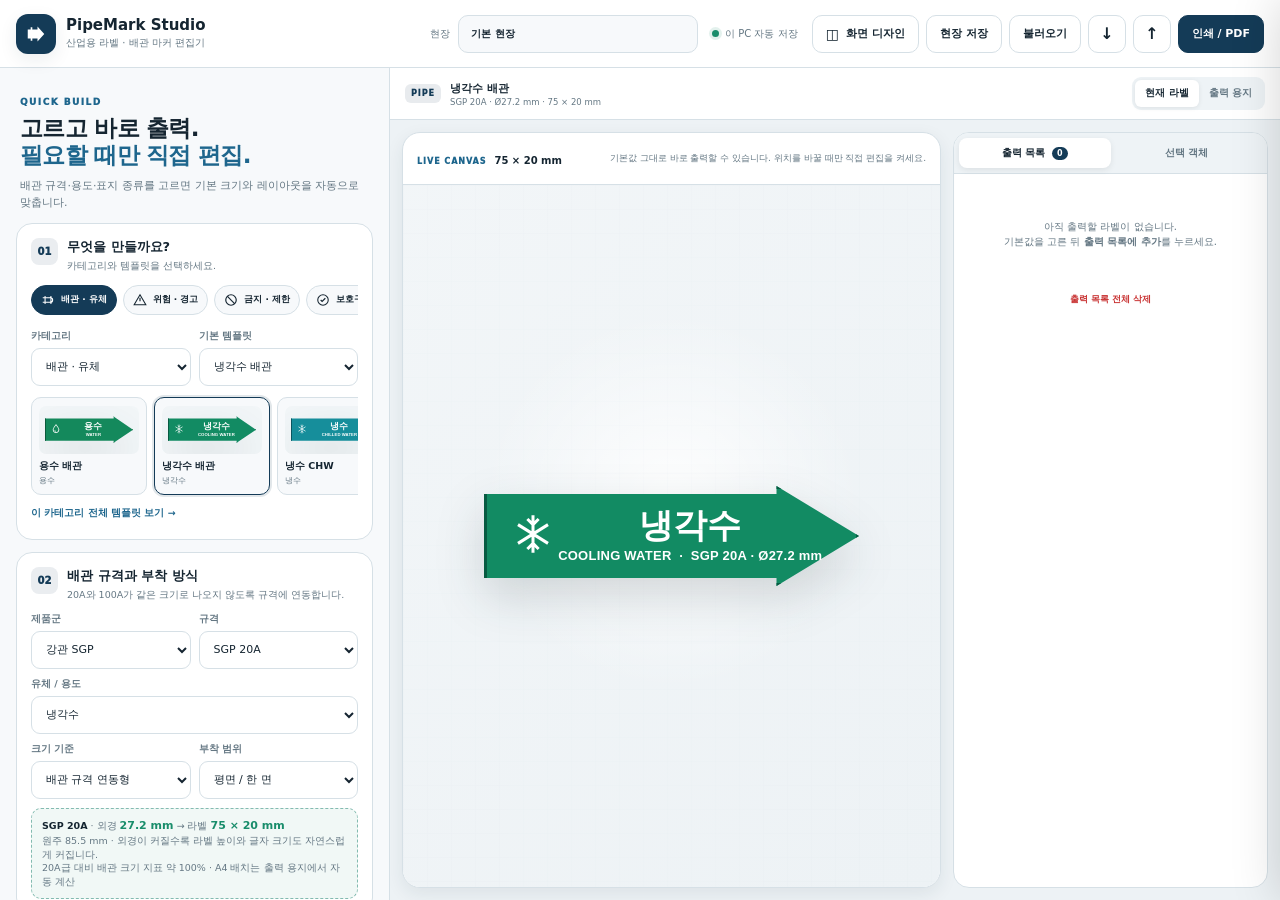
==== commit 45348720: "feat: update PipeMark Studio v5" ====
--- a/index.html
+++ b/index.html
@@ -1,130 +1,178 @@
 ﻿<!doctype html>
-<html lang="ko" data-theme="industrial">
+<html lang="ko" data-theme="studio">
 <head>
   <meta charset="utf-8">
   <meta name="viewport" content="width=device-width, initial-scale=1, viewport-fit=cover">
-  <title>PipeMark Studio — 산업용 라벨 · 배관 마커 편집기</title>
-  <meta name="description" content="배관 마커, 위험·금지·보호구·비상·설비·물류 라벨을 기본 규격으로 빠르게 만들고, 필요할 때 글자와 SVG를 화면에서 직접 이동·크기조절·회전하는 로컬 우선 산업 라벨 편집기입니다.">
-  <meta name="theme-color" content="#163b57">
+  <title>PipeMark Studio v5 — 산업용 라벨 · 배관 마커 편집기</title>
+  <meta name="description" content="배관 규격에 맞춰 크기가 자동으로 달라지는 파이프 마커와 안전·설비 라벨을 선택형 템플릿으로 만들고, 글자와 SVG를 화면에서 직접 이동·크기조절·회전하는 로컬 우선 라벨 편집기입니다.">
+  <meta name="theme-color" content="#143b57">
   <link rel="canonical" href="https://ko9ma7.github.io/pipemark-studio/">
-  <meta property="og:type" content="website"><meta property="og:title" content="PipeMark Studio"><meta property="og:description" content="기본값은 빠르게, 필요한 라벨은 화면에서 직접 편집하세요."><meta property="og:url" content="https://ko9ma7.github.io/pipemark-studio/"><meta property="og:image" content="https://ko9ma7.github.io/pipemark-studio/assets/og-image.png"><meta property="og:site_name" content="PipeMark Studio">
-  <meta name="twitter:card" content="summary_large_image"><meta name="twitter:title" content="PipeMark Studio"><meta name="twitter:description" content="산업용 라벨·배관 마커 로컬 편집기"><meta name="twitter:image" content="https://ko9ma7.github.io/pipemark-studio/assets/og-image.png">
+  <meta property="og:type" content="website"><meta property="og:title" content="PipeMark Studio v5"><meta property="og:description" content="선택만으로 빠르게 만들고, 필요한 부분만 화면에서 직접 편집하는 산업용 라벨 스튜디오"><meta property="og:url" content="https://ko9ma7.github.io/pipemark-studio/"><meta property="og:image" content="https://ko9ma7.github.io/pipemark-studio/assets/og-image.png"><meta property="og:site_name" content="PipeMark Studio">
+  <meta name="twitter:card" content="summary_large_image"><meta name="twitter:title" content="PipeMark Studio v5"><meta name="twitter:description" content="배관·안전·설비 라벨을 빠르게 만들고 직접 편집"><meta name="twitter:image" content="https://ko9ma7.github.io/pipemark-studio/assets/og-image.png">
   <link rel="icon" href="./assets/favicon.svg" type="image/svg+xml"><link rel="icon" href="./assets/favicon-32.png" sizes="32x32"><link rel="apple-touch-icon" href="./assets/apple-touch-icon.png"><link rel="manifest" href="./manifest.webmanifest"><link rel="stylesheet" href="./style.css">
   <style id="print-style">@page{size:A4 portrait;margin:0}</style>
 </head>
 <body>
 <header class="topbar noprint">
-  <a class="brand" href="./" aria-label="PipeMark Studio 홈"><span class="brandmark">PM</span><span><strong>PipeMark Studio</strong><small>산업용 라벨 · 배관 마커 편집기</small></span></a>
-  <label class="project-name"><span>현장</span><input id="project-name" value="기본 현장"></label>
+  <a class="brand" href="./" aria-label="PipeMark Studio 홈">
+    <span class="brandmark" aria-hidden="true"><svg viewBox="0 0 32 32"><path d="M5 10h13v-4l9 10-9 10v-4H5z" fill="currentColor"/><path d="M10 7v18" stroke="white" stroke-width="2.2"/></svg></span>
+    <span><strong>PipeMark Studio</strong><small>산업용 라벨 · 배관 마커 편집기</small></span>
+  </a>
+  <label class="project-name"><span>현장</span><input id="project-name" value="기본 현장" aria-label="현장 이름"></label>
   <span id="save-status" class="save-status"><i></i> 이 PC 자동 저장</span>
   <div class="top-actions">
+    <button id="btn-theme" class="btn ghost" type="button"><span class="btn-icon">◫</span> 화면 디자인</button>
     <button id="btn-save-project" class="btn ghost" type="button">현장 저장</button>
     <button id="btn-projects" class="btn ghost" type="button">불러오기</button>
-    <button id="btn-export" class="btn icon" type="button" title="JSON 백업">↓</button>
-    <button id="btn-import" class="btn icon" type="button" title="JSON 복원">↑</button><input id="file-import" type="file" accept=".json,application/json" hidden>
+    <button id="btn-export" class="btn icon" type="button" title="JSON 백업" aria-label="JSON 백업">↓</button>
+    <button id="btn-import" class="btn icon" type="button" title="JSON 복원" aria-label="JSON 복원">↑</button><input id="file-import" type="file" accept=".json,application/json" hidden>
     <button id="btn-print" class="btn primary" type="button">인쇄 / PDF</button>
   </div>
 </header>
 
 <main class="app-shell">
-  <aside class="quick-panel noprint">
-    <div class="panel-title"><span class="eyebrow">QUICK BUILD</span><h1>기본값은 선택만으로 끝냅니다.</h1><p>필요한 경우에만 아래의 <b>직접 편집</b>을 켜서 글자와 SVG를 손으로 조정하세요.</p></div>
+  <aside class="builder-panel noprint">
+    <div class="builder-hero">
+      <span class="eyebrow">QUICK BUILD</span>
+      <h1>고르고 바로 출력.<br><em>필요할 때만 직접 편집.</em></h1>
+      <p>배관 규격·용도·표지 종류를 고르면 기본 크기와 레이아웃을 자동으로 맞춥니다.</p>
+    </div>
 
-    <section class="card compact">
-      <div class="step-title"><b>1</b><span>라벨 종류</span></div>
-      <label class="field"><span>카테고리</span><select id="category-select"></select></label>
-      <label class="field"><span>기본 템플릿</span><select id="template-select"></select></label>
-      <div id="template-shortcuts" class="template-shortcuts"></div>
+    <section class="builder-card">
+      <div class="step-head"><span class="step-no">01</span><div><strong>무엇을 만들까요?</strong><small>카테고리와 템플릿을 선택하세요.</small></div></div>
+      <div id="category-chips" class="category-chips" aria-label="라벨 카테고리"></div>
+      <div class="field-row two">
+        <label class="field"><span>카테고리</span><select id="category-select"></select></label>
+        <label class="field"><span>기본 템플릿</span><select id="template-select"></select></label>
+      </div>
+      <div id="template-gallery" class="template-gallery" aria-label="템플릿 미리보기"></div>
+      <button id="btn-template-all" class="text-button" type="button">이 카테고리 전체 템플릿 보기 →</button>
     </section>
 
-    <section id="pipe-options" class="card compact">
-      <div class="step-title"><b>2</b><span>배관 기준</span></div>
-      <label class="field"><span>제품군</span><select id="pipe-family"></select></label>
-      <label class="field"><span>규격</span><select id="pipe-spec"></select></label>
+    <section id="pipe-options" class="builder-card">
+      <div class="step-head"><span class="step-no">02</span><div><strong>배관 규격과 부착 방식</strong><small>20A와 100A가 같은 크기로 나오지 않도록 규격에 연동합니다.</small></div></div>
+      <div class="field-row two">
+        <label class="field"><span>제품군</span><select id="pipe-family"></select></label>
+        <label class="field"><span>규격</span><select id="pipe-spec"></select></label>
+      </div>
       <label class="field"><span>유체 / 용도</span><select id="pipe-purpose"></select></label>
-      <label class="field"><span>크기 기준</span><select id="pipe-size-mode"></select></label>
-      <div id="pipe-standard-note" class="note-box"></div>
-      <div class="field-grid two"><label class="field"><span>흐름 방향</span><select id="pipe-direction"><option value="right">오른쪽 →</option><option value="left">← 왼쪽</option><option value="both">↔ 양방향</option><option value="none">화살표 없음</option></select></label><label class="field"><span>스타일</span><select id="pipe-style"><option value="pipe-arrow">기본 화살표</option><option value="pipe-band">밴드형</option><option value="pipe-outline">아웃라인</option><option value="pipe-compact">콤팩트</option></select></label></div>
+      <div class="field-row two">
+        <label class="field"><span>크기 기준</span><select id="pipe-size-mode"></select></label>
+        <label class="field"><span>부착 범위</span><select id="wrap-mode"></select></label>
+      </div>
+      <div id="pipe-size-summary" class="smart-summary"></div>
     </section>
 
-    <section id="sign-options" class="card compact" hidden>
-      <div class="step-title"><b>2</b><span>사용 범위</span></div>
-      <label class="field"><span>기본 크기</span><select id="sign-size-profile"></select></label>
-      <div id="sign-size-note" class="note-box"></div>
-      <label class="field"><span>스타일</span><select id="sign-style"><option value="panel">일반 패널</option><option value="signal">신호어 헤더</option><option value="symbol">심볼 중심</option><option value="hazard">경고 스트라이프</option><option value="technical">테크니컬</option><option value="tag">작업 태그</option><option value="round">원형 표지</option><option value="direction">방향 안내</option><option value="nameplate">명판</option><option value="small">소형 태그</option><option value="button">버튼/비상정지</option><option value="floor">바닥·구역</option></select></label>
+    <section id="sign-options" class="builder-card" hidden>
+      <div class="step-head"><span class="step-no">02</span><div><strong>표지를 어디에서 볼까요?</strong><small>사용 거리를 기준으로 시작 크기를 정합니다.</small></div></div>
+      <label class="field"><span>사용 범위</span><select id="sign-size-profile"></select></label>
+      <div id="sign-size-summary" class="smart-summary"></div>
     </section>
 
-    <section class="card compact">
-      <div class="step-title"><b>3</b><span>내용</span></div>
-      <label class="field"><span>큰 문구</span><input id="main-text" type="text" maxlength="100"></label>
-      <label class="field"><span>보조 문구</span><input id="sub-text" type="text" maxlength="120"></label>
-      <div class="field-grid two"><label class="field"><span>수량</span><input id="quantity" type="number" min="1" max="999" value="1"></label><label class="field"><span>출력 여백</span><select id="label-padding"><option value="normal">보통</option><option value="tight">좁게</option><option value="wide">넓게</option></select></label></div>
+    <section class="builder-card">
+      <div class="step-head"><span class="step-no">03</span><div><strong>문구와 줄 구성</strong><small>짧으면 한 줄, 길면 두 줄로 자동 정리할 수 있습니다.</small></div></div>
+      <div id="line-mode" class="segmented" role="group" aria-label="문구 줄 구성">
+        <button type="button" data-line="auto">자동</button><button type="button" data-line="one">1줄</button><button type="button" data-line="two">2줄</button>
+      </div>
+      <label class="field"><span>큰 문구</span><textarea id="main-text" rows="2" maxlength="120" placeholder="예: 냉각수"></textarea></label>
+      <label class="field"><span>보조 문구</span><input id="sub-text" type="text" maxlength="120" placeholder="예: COOLING WATER"></label>
+      <label id="show-spec-row" class="toggle-row"><span><b>배관 규격 함께 표시</b><small>예: VP 20 · Ø26 mm</small></span><input id="show-spec" type="checkbox" checked></label>
+      <div class="field-row two"><label class="field"><span>수량</span><input id="quantity" type="number" min="1" max="999" value="1"></label><label class="field"><span>흐름 방향</span><select id="pipe-direction"><option value="right">오른쪽 →</option><option value="left">← 왼쪽</option><option value="both">↔ 양방향</option><option value="none">화살표 없음</option></select></label></div>
     </section>
 
-    <button id="btn-custom-edit" class="edit-toggle" type="button"><span>직접 편집</span><small>글자·SVG 이동 / 크기 / 회전 / 색상</small><b>열기</b></button>
-
-    <section id="advanced-panel" class="card advanced" hidden>
-      <div class="advanced-head"><div><strong>현재 라벨 세부 설정</strong><span>기본값에서 필요한 부분만 변경합니다.</span></div><button id="btn-reset-layout" type="button">배치 초기화</button></div>
-      <div class="field-grid two"><label class="field"><span>가로 W (mm)</span><input id="label-width" type="number" min="20" step="1"></label><label class="field"><span>세로 H (mm)</span><input id="label-height" type="number" min="10" step="1"></label></div>
-      <div class="field-grid three"><label class="field color"><span>배경</span><input id="fill-color" type="color"></label><label class="field color"><span>강조</span><input id="accent-color" type="color"></label><label class="field color"><span>글자</span><input id="text-color" type="color"></label></div>
-      <div class="divider"></div>
-      <strong class="subhead">선택 객체</strong>
-      <div id="selection-empty" class="selection-empty">미리보기에서 글자 또는 SVG를 클릭하세요.</div>
-      <div id="object-inspector" hidden>
-        <div class="object-tabs"><button type="button" data-object="icon">SVG</button><button type="button" data-object="main">큰 문구</button><button type="button" data-object="sub">보조 문구</button></div>
-        <div class="field-grid two"><label class="field"><span>X (%)</span><input id="obj-x" type="number" step="0.5"></label><label class="field"><span>Y (%)</span><input id="obj-y" type="number" step="0.5"></label></div>
-        <div class="field-grid two"><label class="field"><span>크기</span><input id="obj-size" type="number" min="1" step="0.5"></label><label class="field"><span>회전 (°)</span><input id="obj-rotate" type="number" step="1"></label></div>
-        <div id="text-inspector" hidden>
-          <div class="field-grid two"><label class="field"><span>굵기</span><select id="obj-weight"><option value="500">보통</option><option value="700">굵게</option><option value="800">매우 굵게</option><option value="900">최대</option></select></label><label class="field"><span>정렬</span><select id="obj-align"><option value="left">왼쪽</option><option value="center">가운데</option><option value="right">오른쪽</option></select></label></div>
-          <div class="field-grid two"><label class="field"><span>자간 (em)</span><input id="obj-spacing" type="number" step="0.02" min="-0.2" max="0.5"></label><label class="field"><span>너비 (%)</span><input id="obj-width" type="number" min="10" max="100" step="1"></label></div>
-        </div>
-        <div id="icon-inspector" hidden>
-          <label class="field"><span>기본 SVG</span><select id="icon-select"></select></label>
-          <div class="inline-actions"><button id="btn-svg-upload" type="button">SVG 파일 추가</button><button id="btn-icon-hide" type="button">아이콘 숨김</button></div><input id="svg-file" type="file" accept=".svg,image/svg+xml" hidden>
-        </div>
-      </div>
+    <section class="builder-card design-section">
+      <div class="step-head"><span class="step-no">04</span><div><strong>디자인을 보고 고르세요</strong><small>이름이 아니라 실제 모양을 비교합니다.</small></div><button id="btn-design-all" class="mini-link" type="button">전체 보기</button></div>
+      <div id="design-strip" class="design-strip"></div>
     </section>
 
-    <div class="queue-actions"><button id="btn-duplicate" class="btn ghost" type="button">사본 만들기</button><button id="btn-add" class="btn primary grow" type="button">출력 목록에 추가</button></div>
+    <div class="builder-actions">
+      <button id="btn-direct-edit" class="btn edit" type="button"><span>✥</span> 화면에서 직접 편집</button>
+      <button id="btn-advanced" class="btn ghost" type="button">세부 설정</button>
+      <button id="btn-add" class="btn primary grow" type="button">+ 출력 목록에 추가</button>
+    </div>
   </aside>
 
-  <section class="workspace">
-    <div class="workspace-toolbar noprint">
-      <div><strong id="current-title">용수 배관</strong><span id="current-meta"></span></div>
-      <div class="workspace-actions"><button id="btn-custom-edit-top" class="direct-edit-top" type="button">직접 편집</button><div class="view-tabs"><button class="active" type="button" data-view="edit">편집</button><button type="button" data-view="sheet">출력 용지</button></div></div>
+  <section class="studio-area">
+    <div class="studio-toolbar noprint">
+      <div class="current-label"><span id="current-kind-badge">PIPE</span><div><strong id="current-title">냉각수 배관</strong><small id="current-meta">VP 20 · 80 × 25 mm</small></div></div>
+      <div class="studio-switch"><button class="active" type="button" data-view="edit">현재 라벨</button><button type="button" data-view="sheet">출력 용지</button></div>
+      <div id="edit-status" class="edit-status" hidden><i></i> 직접 편집 중 · 객체를 클릭하세요</div>
     </div>
 
     <div id="edit-view" class="edit-view">
-      <div class="canvas-wrap">
-        <div class="canvas-hint noprint"><b>LIVE EDITOR</b><span id="canvas-hint-text">기본값 그대로 출력하거나, 직접 편집을 열어 객체를 드래그하세요.</span></div>
-        <div id="label-stage" class="label-stage" aria-label="라벨 편집 미리보기"></div>
-        <div id="drag-help" class="drag-help noprint" hidden>선택한 객체를 드래그해 이동 · 모서리 점으로 크기조절 · 위쪽 점으로 회전 · 글자를 더블클릭하면 바로 수정</div>
+      <div class="canvas-card">
+        <div class="canvas-top noprint"><div><span>LIVE CANVAS</span><strong id="canvas-size-label">80 × 25 mm</strong></div><p id="canvas-hint">기본값 그대로 바로 출력할 수 있습니다.</p></div>
+        <div class="canvas-space" id="canvas-space">
+          <div id="label-stage" class="label-stage" aria-label="라벨 편집 미리보기"></div>
+          <div id="snap-h" class="snap-line horizontal" hidden></div><div id="snap-v" class="snap-line vertical" hidden></div>
+        </div>
+        <div id="edit-toolbar" class="edit-toolbar noprint" hidden>
+          <button type="button" data-edit-action="center-x" title="가로 가운데">↔ 가운데</button>
+          <button type="button" data-edit-action="center-y" title="세로 가운데">↕ 가운데</button>
+          <button type="button" data-edit-action="front">앞으로</button>
+          <button type="button" data-edit-action="back">뒤로</button>
+          <button type="button" data-edit-action="delete" class="danger">삭제</button>
+          <span class="toolbar-help">더블클릭: 글자 바로 수정 · 모서리: 크기 · 위 핸들: 회전</span>
+        </div>
       </div>
-      <aside class="queue-panel noprint">
-        <div class="queue-head"><div><span>PRINT QUEUE</span><strong>출력 목록 <em id="queue-count">0</em></strong></div><button id="btn-clear" type="button">전체 삭제</button></div>
-        <div id="queue-list" class="queue-list"></div>
+
+      <aside class="right-panel noprint">
+        <div class="right-tabs"><button class="active" type="button" data-right-tab="queue">출력 목록 <b id="queue-count">0</b></button><button type="button" data-right-tab="inspector">선택 객체</button></div>
+        <div id="queue-tab" class="right-content active">
+          <div id="queue-list" class="queue-list"></div>
+          <button id="btn-clear" class="text-danger" type="button">출력 목록 전체 삭제</button>
+        </div>
+        <div id="inspector-tab" class="right-content">
+          <div id="inspector-empty" class="empty-state"><strong>편집할 객체를 선택하세요.</strong><span>‘화면에서 직접 편집’을 켠 뒤 글자나 SVG를 클릭합니다.</span></div>
+          <div id="object-inspector" hidden>
+            <div class="inspector-title"><span id="inspector-type">TEXT</span><strong id="inspector-name">큰 문구</strong></div>
+            <div id="text-tools" class="tool-block" hidden>
+              <label class="field"><span>문구</span><textarea id="obj-text" rows="2"></textarea></label>
+              <div class="field-row two"><label class="field"><span>글자 크기</span><input id="obj-font" type="range" min="8" max="90" value="40"></label><label class="field"><span>굵기</span><select id="obj-weight"><option value="500">보통</option><option value="700">굵게</option><option value="800">매우 굵게</option><option value="900">최대</option></select></label></div>
+              <div class="field-row two"><label class="field"><span>글꼴</span><select id="obj-font-family"><option value="sans">고딕 / Sans</option><option value="condensed">좁은 고딕</option><option value="serif">명조 / Serif</option><option value="mono">고정폭 / Mono</option></select></label><label class="field color"><span>글자 색</span><input id="obj-color" type="color"></label></div>
+              <div class="segmented compact" id="obj-align"><button type="button" data-align="left">왼쪽</button><button type="button" data-align="center">가운데</button><button type="button" data-align="right">오른쪽</button></div>
+              <div class="field-row two"><label class="field"><span>자간</span><input id="obj-spacing" type="range" min="-10" max="30" value="0"></label><label class="field"><span>줄간격</span><input id="obj-lineheight" type="range" min="80" max="160" value="105"></label></div>
+            </div>
+            <div id="icon-tools" class="tool-block" hidden>
+              <label class="field"><span>SVG 아이콘</span><select id="icon-select"></select></label>
+              <label class="field color"><span>아이콘 색</span><input id="icon-color" type="color"></label>
+              <div class="icon-actions"><button id="btn-svg-upload" class="btn ghost" type="button">+ SVG 파일</button><input id="svg-file" type="file" accept=".svg,image/svg+xml" hidden><button id="btn-icon-library" class="btn ghost" type="button">아이콘 보기</button></div>
+            </div>
+            <details class="precision-tools"><summary>정밀 수치 조정</summary><div class="field-row two"><label class="field"><span>X %</span><input id="obj-x" type="number" step="0.5"></label><label class="field"><span>Y %</span><input id="obj-y" type="number" step="0.5"></label></div><div class="field-row two"><label class="field"><span>너비 %</span><input id="obj-w" type="number" step="0.5"></label><label class="field"><span>높이 %</span><input id="obj-h" type="number" step="0.5"></label></div><label class="field"><span>회전 °</span><input id="obj-rotate" type="number" step="1"></label></details>
+          </div>
+        </div>
       </aside>
     </div>
 
     <div id="sheet-view" class="sheet-view" hidden>
-      <div class="sheet-toolbar noprint">
-        <label>용지 <select id="paper-size"><option value="A4">A4</option><option value="A3">A3</option></select></label>
-        <label>방향 <select id="paper-orientation"><option value="auto">자동 최적화</option><option value="portrait">세로</option><option value="landscape">가로</option></select></label>
-        <label>간격 <select id="paper-gap"><option value="3">3 mm</option><option value="4" selected>4 mm</option><option value="6">6 mm</option><option value="8">8 mm</option></select></label>
-        <div id="sheet-plan" class="sheet-plan"></div>
-      </div>
+      <div class="sheet-toolbar noprint"><label>용지 <select id="paper-size"><option value="A4">A4</option><option value="A3">A3</option></select></label><label>방향 <select id="paper-orientation"><option value="auto">자동 최적화</option><option value="portrait">세로</option><option value="landscape">가로</option></select></label><label>간격 <select id="paper-gap"><option value="3">3 mm</option><option value="4" selected>4 mm</option><option value="6">6 mm</option><option value="8">8 mm</option></select></label><div id="sheet-plan" class="sheet-plan"></div></div>
       <div id="paper-preview" class="paper-preview"></div>
     </div>
   </section>
 </main>
 
+<div id="advanced-drawer" class="drawer noprint" aria-hidden="true">
+  <button class="drawer-backdrop" data-close-drawer aria-label="세부 설정 닫기"></button>
+  <aside class="drawer-panel">
+    <div class="drawer-head"><div><span class="eyebrow">DETAIL SETTINGS</span><h2>세부 설정</h2><p>기본값에서 필요한 부분만 바꾸세요.</p></div><button class="close-x" data-close-drawer type="button">×</button></div>
+    <section class="drawer-section"><h3>실제 크기</h3><div class="field-row two"><label class="field"><span>가로 W (mm)</span><input id="label-width" type="number" min="20" step="1"></label><label class="field"><span>세로 H (mm)</span><input id="label-height" type="number" min="10" step="1"></label></div><button id="btn-reapply-smart" class="text-button" type="button">규격 기준 자동 크기로 되돌리기</button></section>
+    <section class="drawer-section"><h3>색상과 테두리</h3><div class="color-grid"><label><span>배경</span><input id="fill-color" type="color"></label><label><span>강조</span><input id="accent-color" type="color"></label><label><span>글자</span><input id="text-color" type="color"></label></div><div class="field-row two"><label class="field"><span>테두리 두께</span><input id="border-width" type="number" min="0" max="5" step="0.25"></label><label class="field"><span>모서리</span><select id="corner-style"><option value="square">각진</option><option value="soft">약간 둥글게</option><option value="round">둥글게</option></select></label></div></section>
+    <section class="drawer-section"><h3>배관 표시 옵션</h3><label class="toggle-row"><span><b>아이콘 표시</b><small>필요 없으면 숨길 수 있습니다.</small></span><input id="show-icon" type="checkbox" checked></label><label class="toggle-row"><span><b>영문 보조문구</b><small>한글 아래 작은 줄</small></span><input id="show-sub" type="checkbox" checked></label><label class="toggle-row"><span><b>규격 / 외경 표시</b><small>VP 20 · Ø26 mm</small></span><input id="show-spec-advanced" type="checkbox" checked></label></section>
+    <section class="drawer-section"><h3>배치</h3><button id="btn-reset-layout" class="btn ghost full" type="button">현재 디자인 기본 배치로 초기화</button></section>
+  </aside>
+</div>
+
 <div id="toast-region" class="toast-region" aria-live="polite"></div>
 
-<dialog id="projects-dialog"><form method="dialog" class="dialog-card"><div class="dialog-head"><strong>현장 저장 / 불러오기</strong><button>×</button></div><label class="field"><span>저장 이름</span><input id="project-save-name" type="text"></label><button id="btn-project-save-as" type="button" class="btn primary full">현재 상태 저장</button><div id="project-list" class="project-list"></div></form></dialog>
+<dialog id="design-dialog" class="wide-dialog"><div class="dialog-card"><div class="dialog-head"><div><span class="eyebrow">DESIGN GALLERY</span><h2>라벨 디자인</h2><p>실제 모양을 보고 선택하세요. 선택 후에도 글자/SVG를 직접 움직일 수 있습니다.</p></div><button data-close-dialog="design-dialog" class="close-x" type="button">×</button></div><div id="design-gallery" class="design-gallery"></div></div></dialog>
+<dialog id="template-dialog" class="wide-dialog"><div class="dialog-card"><div class="dialog-head"><div><span class="eyebrow">TEMPLATE LIBRARY</span><h2 id="template-dialog-title">템플릿 라이브러리</h2><p>선택하면 기본 문구·아이콘·색상·디자인이 바로 적용됩니다.</p></div><button data-close-dialog="template-dialog" class="close-x" type="button">×</button></div><div id="template-dialog-grid" class="template-dialog-grid"></div></div></dialog>
+<dialog id="theme-dialog"><div class="dialog-card"><div class="dialog-head"><div><span class="eyebrow">WORKSPACE STYLE</span><h2>화면 디자인</h2><p>작업 화면만 바뀌며 출력 라벨 색상에는 영향이 없습니다.</p></div><button data-close-dialog="theme-dialog" class="close-x" type="button">×</button></div><div id="theme-gallery" class="theme-gallery"></div></div></dialog>
+<dialog id="icons-dialog" class="wide-dialog"><div class="dialog-card"><div class="dialog-head"><div><span class="eyebrow">SVG LIBRARY</span><h2>SVG 아이콘</h2><p>아이콘을 선택하거나 파일을 추가한 뒤 캔버스에서 직접 이동·크기조절·회전하세요.</p></div><button data-close-dialog="icons-dialog" class="close-x" type="button">×</button></div><div id="icon-gallery" class="icon-gallery"></div></div></dialog>
+<dialog id="projects-dialog"><div class="dialog-card"><div class="dialog-head"><div><span class="eyebrow">LOCAL PROJECTS</span><h2>현장 저장 / 불러오기</h2></div><button data-close-dialog="projects-dialog" class="close-x" type="button">×</button></div><label class="field"><span>저장 이름</span><input id="project-save-name" type="text"></label><button id="btn-project-save-as" type="button" class="btn primary full">현재 상태 저장</button><div id="project-list" class="project-list"></div></div></dialog>
 
 <script src="./data/catalog.js"></script>
+<script src="./data/icons.js"></script>
 <script src="./app.js"></script>
 </body>
 </html>
 
-
--- a/style.css
+++ b/style.css
@@ -1,14 +1,23 @@
-[hidden]{display:none!important}
 :root{
-  --bg:#eef2f5;--surface:#fff;--surface2:#f7f9fb;--line:#d9e1e6;--line2:#c6d1d8;
-  --text:#13202b;--muted:#6d7c86;--primary:#163b57;--primary2:#0f2f47;--accent:#1f7a5b;
-  --danger:#c62828;--shadow:0 12px 30px rgba(18,36,50,.08);--radius:14px;
+  --bg:#edf2f5;--surface:#fff;--surface-2:#f7f9fb;--surface-3:#eef3f6;--text:#152531;--muted:#647783;--line:#d6e0e6;--line-strong:#bccbd4;
+  --primary:#143b57;--primary-2:#1e668d;--accent:#198d6b;--danger:#c93434;--warning:#e3a01c;--shadow:0 16px 38px rgba(27,47,61,.12);--shadow-sm:0 6px 18px rgba(27,47,61,.08);
+  --radius:16px;--radius-sm:10px;--topbar:68px;--builder:390px;--right:315px;
+  font-family:Inter,"Pretendard","Noto Sans KR","Apple SD Gothic Neo","Malgun Gothic",system-ui,sans-serif;color-scheme:light;
 }
-*{box-sizing:border-box}html,body{margin:0;min-height:100%;font-family:Inter,ui-sans-serif,system-ui,-apple-system,BlinkMacSystemFont,"Segoe UI",Arial,sans-serif;background:var(--bg);color:var(--text)}button,input,select{font:inherit}button{cursor:pointer}button:focus-visible,input:focus-visible,select:focus-visible{outline:3px solid rgba(31,122,91,.25);outline-offset:2px}.topbar{height:66px;display:flex;align-items:center;gap:18px;padding:10px 16px;background:#fff;border-bottom:1px solid var(--line);position:sticky;top:0;z-index:50}.brand{display:flex;align-items:center;gap:10px;text-decoration:none;color:inherit;min-width:270px}.brandmark{width:38px;height:38px;border-radius:10px;background:var(--primary);color:white;display:grid;place-items:center;font-weight:900;font-size:12px}.brand strong{display:block;font-size:15px}.brand small{display:block;color:var(--muted);font-size:11px;margin-top:2px}.project-name{display:flex;align-items:center;gap:8px;margin-left:auto}.project-name span{font-size:11px;color:var(--muted);font-weight:800}.project-name input{width:260px;height:38px;border:1px solid var(--line);border-radius:10px;padding:0 12px;background:#fafcfd;font-weight:700}.save-status{font-size:11px;color:var(--muted);white-space:nowrap}.save-status i{display:inline-block;width:7px;height:7px;background:#31a56f;border-radius:50%;margin-right:5px;box-shadow:0 0 0 3px rgba(49,165,111,.12)}.top-actions{display:flex;gap:7px}.btn{border:1px solid var(--line);background:#fff;color:var(--text);border-radius:9px;min-height:38px;padding:0 13px;font-weight:800}.btn:hover{border-color:var(--line2);background:#f8fafb}.btn.primary{background:#171717;border-color:#171717;color:white}.btn.primary:hover{background:#000}.btn.icon{width:38px;padding:0}.btn.grow{flex:1}.btn.full{width:100%}
-.app-shell{display:grid;grid-template-columns:360px minmax(0,1fr);height:calc(100vh - 66px);overflow:hidden}.quick-panel{background:#fff;border-right:1px solid var(--line);overflow:auto;padding:16px}.panel-title{padding:2px 2px 12px}.eyebrow{font-size:10px;letter-spacing:.16em;font-weight:900;color:#35556b}.panel-title h1{font-size:20px;line-height:1.25;margin:6px 0 6px}.panel-title p{margin:0;color:var(--muted);font-size:12px;line-height:1.55}.card{border:1px solid var(--line);border-radius:var(--radius);background:#fff;margin-bottom:12px}.card.compact{padding:13px}.step-title{display:flex;align-items:center;gap:8px;margin-bottom:10px}.step-title b{width:24px;height:24px;border-radius:8px;background:#eef4f7;display:grid;place-items:center;color:#2d556d;font-size:11px}.step-title span{font-size:13px;font-weight:900}.field{display:flex;flex-direction:column;gap:5px;margin-top:8px}.field>span{font-size:11px;color:#52636f;font-weight:800}.field input,.field select{height:38px;border:1px solid var(--line);border-radius:8px;padding:0 10px;background:#fff;color:var(--text);min-width:0}.field input[type=color]{padding:3px;height:42px}.field-grid{display:grid;gap:8px}.field-grid.two{grid-template-columns:1fr 1fr}.field-grid.three{grid-template-columns:1fr 1fr 1fr}.template-shortcuts{display:flex;gap:6px;overflow:auto;padding-top:10px}.shortcut{min-width:78px;border:1px solid var(--line);background:#f8fafb;border-radius:9px;padding:8px;text-align:left}.shortcut.active{border-color:#1e4b68;box-shadow:0 0 0 1px #1e4b68 inset}.shortcut strong{display:block;font-size:10px;white-space:nowrap;overflow:hidden;text-overflow:ellipsis}.shortcut span{display:block;color:var(--muted);font-size:9px;margin-top:3px}.note-box{margin-top:8px;padding:9px 10px;border-radius:8px;background:#f5f8fa;border:1px dashed #c7d3da;color:#53646f;font-size:10.5px;line-height:1.45}.edit-toggle{width:100%;border:1px solid #b7c8d2;background:#f6fafc;border-radius:12px;padding:12px 13px;display:grid;grid-template-columns:1fr auto;text-align:left;margin:4px 0 12px}.edit-toggle span{font-weight:900;font-size:13px}.edit-toggle small{grid-column:1;color:var(--muted);font-size:10px;margin-top:3px}.edit-toggle b{grid-row:1/3;grid-column:2;align-self:center;font-size:11px;color:#1c5b7c}.edit-toggle.open{background:#eef7f4;border-color:#8bbca9}.advanced{padding:13px;background:#fbfcfd}.advanced-head{display:flex;justify-content:space-between;align-items:flex-start;gap:8px}.advanced-head strong{font-size:13px;display:block}.advanced-head span{font-size:10px;color:var(--muted);display:block;margin-top:3px}.advanced-head button,.inline-actions button{border:1px solid var(--line);background:white;border-radius:8px;padding:6px 8px;font-size:10px;font-weight:800}.divider{height:1px;background:var(--line);margin:13px 0}.subhead{font-size:11px}.selection-empty{margin-top:8px;padding:10px;border-radius:8px;background:#fff;border:1px dashed var(--line2);font-size:10px;color:var(--muted)}.object-tabs{display:flex;gap:5px;margin:9px 0 4px}.object-tabs button{flex:1;border:1px solid var(--line);background:#fff;border-radius:7px;padding:7px 5px;font-size:10px;font-weight:800}.object-tabs button.active{background:#173e59;color:#fff;border-color:#173e59}.inline-actions{display:flex;gap:6px;margin-top:8px}.queue-actions{display:flex;gap:8px;position:sticky;bottom:-16px;background:linear-gradient(transparent,#fff 14px);padding:22px 0 14px;z-index:4}.queue-actions .btn{height:43px}
-.workspace{min-width:0;display:flex;flex-direction:column;height:100%;overflow:hidden}.workspace-toolbar{height:52px;background:#fff;border-bottom:1px solid var(--line);display:flex;align-items:center;justify-content:space-between;padding:0 18px}.workspace-toolbar strong{font-size:13px}.workspace-toolbar span{font-size:10px;color:var(--muted);margin-left:8px}.workspace-actions{display:flex;align-items:center;gap:8px}.direct-edit-top{height:34px;border:1px solid #b7c8d2;background:#f7fafb;border-radius:8px;padding:0 11px;font-size:10px;font-weight:900;color:#24485d}.direct-edit-top.active{background:#163b57;color:#fff;border-color:#163b57}.view-tabs{display:flex;background:#eef2f5;border-radius:8px;padding:3px}.view-tabs button{border:0;background:transparent;border-radius:6px;padding:7px 10px;font-size:11px;font-weight:800;color:#566772}.view-tabs button.active{background:#fff;color:#172d3d;box-shadow:0 1px 3px rgba(0,0,0,.08)}.edit-view{flex:1;min-height:0;display:grid;grid-template-columns:minmax(0,1fr) 310px;gap:12px;padding:12px;overflow:hidden}.canvas-wrap{position:relative;min-width:0;background:#e8edf0;border:1px solid var(--line);border-radius:16px;display:grid;place-items:center;overflow:auto;padding:55px 28px 28px}.canvas-hint{position:absolute;top:14px;left:16px;right:16px;display:flex;justify-content:space-between;gap:15px;color:#677783;font-size:10px}.canvas-hint b{color:#304c5e;letter-spacing:.08em}.drag-help{position:absolute;bottom:14px;left:50%;transform:translateX(-50%);background:rgba(18,32,43,.9);color:white;border-radius:20px;padding:8px 13px;font-size:10px;white-space:nowrap;z-index:15}.label-stage{position:relative;box-shadow:0 14px 35px rgba(21,34,43,.18);background:#fff;overflow:visible;user-select:none;touch-action:none;transform-origin:center}.label-art{position:absolute;inset:0;overflow:hidden;background:var(--label-fill,#fff);border:var(--label-border,1px) solid var(--label-accent,#111);color:var(--label-text,#111)}.label-art.pipe-arrow{clip-path:polygon(0 15%,78% 15%,78% 0,100% 50%,78% 100%,78% 85%,0 85%)}.label-art.pipe-arrow.left{clip-path:polygon(22% 0,22% 15%,100% 15%,100% 85%,22% 85%,22% 100%,0 50%)}.label-art.pipe-arrow.both{clip-path:polygon(12% 0,12% 15%,88% 15%,88% 0,100% 50%,88% 100%,88% 85%,12% 85%,12% 100%,0 50%)}.label-art.pipe-band{clip-path:polygon(0 0,88% 0,100% 50%,88% 100%,0 100%,7% 50%)}.label-art.pipe-outline{background:#fff!important;border:2px solid var(--label-fill)!important;color:var(--label-fill)!important}.label-art.pipe-compact{clip-path:polygon(0 8%,84% 8%,100% 50%,84% 92%,0 92%)}.label-art.signal .signal-strip{position:absolute;left:0;right:0;top:0;height:23%;background:var(--label-accent);color:white;display:flex;align-items:center;justify-content:center;font-size:13%;font-weight:900;letter-spacing:.08em}.label-art.hazard:before,.label-art.floor:before{content:"";position:absolute;left:0;right:0;top:0;height:13%;background:repeating-linear-gradient(135deg,var(--label-accent) 0 18px,#111 18px 36px)}.label-art.hazard:after,.label-art.floor:after{content:"";position:absolute;left:0;right:0;bottom:0;height:13%;background:repeating-linear-gradient(135deg,var(--label-accent) 0 18px,#111 18px 36px)}.label-art.symbol:before{content:"";position:absolute;left:0;top:0;bottom:0;width:31%;background:color-mix(in srgb,var(--label-accent) 13%,white)}.label-art.tag{border:2px dashed var(--label-accent)}.label-art.technical,.label-art.nameplate{background:linear-gradient(#fff,#f6f8f9)!important;border-width:1.5px!important}.label-art.round{border-radius:50%;border-width:4px!important}.label-art.direction:after{content:"";position:absolute;right:7%;top:50%;transform:translateY(-50%);width:25%;height:45%;background:var(--label-accent);clip-path:polygon(0 25%,60% 25%,60% 0,100% 50%,60% 100%,60% 75%,0 75%)}.label-object{position:absolute;transform:translate(-50%,-50%) rotate(var(--rot,0deg));transform-origin:center;z-index:5;touch-action:none;cursor:default}.editing .label-object{cursor:move}.label-object.icon{display:flex;align-items:center;justify-content:center;color:inherit}.label-object.icon svg{width:100%;height:100%;overflow:visible}.label-object.text{white-space:nowrap;line-height:1.03;display:flex;align-items:center;min-height:10px}.label-object.text.main{font-weight:900}.label-object.text.sub{line-height:1.1}.label-object.selected{outline:1.5px solid #1f75d6;outline-offset:2px}.handle{display:none;position:absolute;width:12px;height:12px;border-radius:50%;background:white;border:2px solid #1f75d6;z-index:9}.editing .selected .handle{display:block}.handle.resize{right:-8px;bottom:-8px;cursor:nwse-resize}.handle.rotate{left:50%;top:-28px;transform:translateX(-50%);cursor:grab}.handle.rotate:after{content:"";position:absolute;width:1px;height:17px;background:#1f75d6;left:50%;top:10px}.queue-panel{background:#fff;border:1px solid var(--line);border-radius:14px;overflow:hidden;display:flex;flex-direction:column;min-height:0}.queue-head{padding:12px;border-bottom:1px solid var(--line);display:flex;justify-content:space-between}.queue-head span{display:block;font-size:9px;letter-spacing:.12em;color:#677783;font-weight:900}.queue-head strong{font-size:12px}.queue-head em{font-style:normal;color:#1f6e53}.queue-head button{border:0;background:transparent;color:#c62828;font-size:10px;font-weight:800}.queue-list{padding:10px;overflow:auto;display:flex;flex-direction:column;gap:8px}.queue-empty{padding:24px 10px;color:var(--muted);text-align:center;font-size:11px}.queue-item{border:1px solid var(--line);border-radius:10px;padding:8px;display:grid;grid-template-columns:70px 1fr;gap:8px;align-items:center}.queue-thumb{height:45px;background:#eef2f5;border-radius:6px;display:grid;place-items:center;overflow:hidden}.queue-thumb .mini{transform:scale(.44);transform-origin:center}.queue-item strong{font-size:11px;display:block}.queue-item span{font-size:9px;color:var(--muted)}.queue-buttons{grid-column:1/-1;display:flex;gap:5px;justify-content:flex-end}.queue-buttons button{border:1px solid var(--line);background:#fff;border-radius:6px;padding:5px 7px;font-size:9px}.queue-buttons .danger{color:#c62828}.queue-item.editing-item{border-color:#1f75d6;box-shadow:0 0 0 1px #1f75d6 inset}
-.sheet-view{flex:1;min-height:0;overflow:auto;background:#e6eaed}.sheet-toolbar{height:54px;position:sticky;top:0;background:#fff;border-bottom:1px solid var(--line);display:flex;align-items:center;gap:14px;padding:0 16px;z-index:8}.sheet-toolbar label{font-size:10px;color:#667680}.sheet-toolbar select{height:32px;border:1px solid var(--line);border-radius:7px;margin-left:4px}.sheet-plan{margin-left:auto;font-size:10px;color:#445762;font-weight:800}.paper-preview{padding:28px;display:flex;flex-direction:column;gap:24px;align-items:center}.paper-page{background:white;box-shadow:0 12px 35px rgba(0,0,0,.13);position:relative;overflow:hidden}.print-label{position:absolute;overflow:hidden}.print-label .label-stage{box-shadow:none;transform:none!important}.page-index{position:absolute;color:#9aa6ad;font-size:3mm;right:3mm;bottom:2mm}
-dialog{border:0;border-radius:16px;padding:0;box-shadow:0 30px 80px rgba(0,0,0,.24);max-width:520px;width:min(92vw,520px)}dialog::backdrop{background:rgba(18,31,40,.45)}.dialog-card{padding:16px}.dialog-head{display:flex;justify-content:space-between;align-items:center;margin-bottom:12px}.dialog-head button{border:0;background:transparent;font-size:22px}.project-list{display:flex;flex-direction:column;gap:7px;margin-top:12px}.project-item{border:1px solid var(--line);border-radius:9px;padding:9px;display:flex;justify-content:space-between;gap:8px}.project-item strong{display:block;font-size:11px}.project-item span{display:block;font-size:9px;color:var(--muted)}.project-item button{border:1px solid var(--line);background:#fff;border-radius:6px;padding:4px 7px;font-size:9px;margin-left:4px}.toast-region{position:fixed;right:18px;bottom:18px;z-index:100;display:flex;flex-direction:column;gap:8px}.toast{background:#152833;color:white;border-radius:10px;padding:10px 13px;font-size:11px;box-shadow:var(--shadow)}.toast.error{background:#9f2525}
-@media(max-width:1100px){.app-shell{grid-template-columns:330px minmax(0,1fr)}.edit-view{grid-template-columns:1fr}.queue-panel{max-height:240px}.project-name input{width:170px}.brand{min-width:220px}}
-@media(max-width:760px){.topbar{height:auto;min-height:62px;flex-wrap:wrap}.brand{min-width:0;flex:1}.project-name,.save-status{display:none}.top-actions{width:100%;overflow:auto}.app-shell{display:block;height:auto;overflow:visible}.quick-panel{border-right:0;border-bottom:1px solid var(--line);max-height:none}.workspace{height:700px}.field-grid.two,.field-grid.three{grid-template-columns:1fr}.drag-help{white-space:normal;width:85%;text-align:center}.edit-view{padding:8px}.queue-panel{display:none}}
-@media print{.noprint,.topbar,.quick-panel,.workspace-toolbar,.queue-panel,.sheet-toolbar,.toast-region{display:none!important}body{background:white}.app-shell,.workspace,.sheet-view{display:block!important;height:auto!important;overflow:visible!important}.paper-preview{padding:0;display:block}.paper-page{box-shadow:none;margin:0!important;break-after:page;page-break-after:always}.paper-page:last-child{break-after:auto;page-break-after:auto}.page-index{display:none}.print-label{break-inside:avoid;page-break-inside:avoid}}
+html[data-theme="blueprint"]{--bg:#102536;--surface:#17384e;--surface-2:#1c425b;--surface-3:#153247;--text:#ecf8ff;--muted:#a9c0cf;--line:#31566c;--line-strong:#54758a;--primary:#46b7ea;--primary-2:#9ddfff;--accent:#45d0a3;--shadow:0 18px 42px rgba(0,0,0,.28);color-scheme:dark}
+html[data-theme="workshop"]{--bg:#ede8dc;--surface:#fffaf0;--surface-2:#f6efdf;--surface-3:#eee5d3;--text:#282d31;--muted:#756f64;--line:#d6ccba;--line-strong:#b9aa91;--primary:#2c3033;--primary-2:#545b60;--accent:#d89519;--shadow:0 16px 36px rgba(70,56,31,.13)}
+html[data-theme="soft"]{--bg:#edf7f2;--surface:#fff;--surface-2:#f3faf7;--surface-3:#e7f4ee;--text:#29483c;--muted:#6d887d;--line:#d1e4da;--line-strong:#aecfc0;--primary:#315b4c;--primary-2:#4e806e;--accent:#66aa8d;--shadow:0 16px 38px rgba(56,94,78,.11)}
+html[data-theme="mono"]{--bg:#efefef;--surface:#fff;--surface-2:#f7f7f7;--surface-3:#ececec;--text:#151515;--muted:#6d6d6d;--line:#d2d2d2;--line-strong:#b6b6b6;--primary:#191919;--primary-2:#4a4a4a;--accent:#707070;--shadow:0 16px 36px rgba(0,0,0,.10)}
+html[data-theme="dark"]{--bg:#0e171d;--surface:#16232c;--surface-2:#1b2b35;--surface-3:#12202a;--text:#e7f0f5;--muted:#91a5b2;--line:#2d414d;--line-strong:#48606d;--primary:#e3edf3;--primary-2:#a8c1d0;--accent:#37c48c;--shadow:0 18px 44px rgba(0,0,0,.35);color-scheme:dark}
+*{box-sizing:border-box}[hidden]{display:none!important}html,body{margin:0;min-height:100%;background:var(--bg);color:var(--text)}body{overflow:hidden}button,input,select,textarea{font:inherit}button{color:inherit}button,input,select,textarea{outline:none}button:focus-visible,input:focus-visible,select:focus-visible,textarea:focus-visible{box-shadow:0 0 0 3px color-mix(in srgb,var(--accent) 25%,transparent);border-color:var(--accent)!important}.noprint{}
+.topbar{height:var(--topbar);display:flex;align-items:center;gap:14px;padding:0 16px;background:var(--surface);border-bottom:1px solid var(--line);position:relative;z-index:50}.brand{display:flex;align-items:center;gap:10px;text-decoration:none;color:var(--text);min-width:270px}.brandmark{width:40px;height:40px;border-radius:12px;background:var(--primary);color:#fff;display:grid;place-items:center;box-shadow:var(--shadow-sm)}.brandmark svg{width:24px;height:24px}.brand strong{display:block;font-size:15px;line-height:1.1}.brand small{display:block;font-size:10px;color:var(--muted);margin-top:3px}.project-name{margin-left:auto;display:flex;align-items:center;gap:8px;color:var(--muted);font-size:10px}.project-name input{width:240px;height:38px;border:1px solid var(--line);background:var(--surface-2);color:var(--text);border-radius:10px;padding:0 12px;font-weight:800}.save-status{font-size:10px;color:var(--muted);display:flex;align-items:center;gap:6px;white-space:nowrap}.save-status i{width:7px;height:7px;background:var(--accent);border-radius:50%;box-shadow:0 0 0 3px color-mix(in srgb,var(--accent) 12%,transparent)}.top-actions{display:flex;gap:7px;align-items:center}.btn{border:1px solid var(--line);background:var(--surface);color:var(--text);border-radius:10px;height:38px;padding:0 13px;font-weight:850;font-size:11px;cursor:pointer;display:inline-flex;align-items:center;justify-content:center;gap:7px;transition:.16s ease}.btn:hover{transform:translateY(-1px);border-color:var(--line-strong);box-shadow:var(--shadow-sm)}.btn.primary{background:var(--primary);border-color:var(--primary);color:white}.btn.edit{background:color-mix(in srgb,var(--accent) 12%,var(--surface));border-color:color-mix(in srgb,var(--accent) 42%,var(--line));color:color-mix(in srgb,var(--accent) 78%,var(--text))}.btn.edit.active{background:var(--accent);border-color:var(--accent);color:#fff}.btn.ghost{background:var(--surface)}.btn.icon{width:38px;padding:0;font-size:16px}.btn.grow{flex:1}.btn.full{width:100%}.btn-icon{font-size:14px}
+.app-shell{height:calc(100vh - var(--topbar));display:grid;grid-template-columns:var(--builder) minmax(0,1fr);overflow:hidden}.builder-panel{background:var(--surface-2);border-right:1px solid var(--line);overflow:auto;padding:18px 16px 140px;scrollbar-width:thin}.builder-hero{padding:4px 4px 12px}.eyebrow{font-size:9px;font-weight:950;letter-spacing:.16em;color:var(--primary-2)}.builder-hero h1{font-size:23px;line-height:1.18;margin:6px 0 8px;letter-spacing:-.03em}.builder-hero h1 em{font-style:normal;color:var(--primary-2)}.builder-hero p{margin:0;color:var(--muted);font-size:11px;line-height:1.55}.builder-card{background:var(--surface);border:1px solid var(--line);border-radius:var(--radius);padding:14px;margin-bottom:12px;box-shadow:0 1px 0 rgba(255,255,255,.45) inset}.step-head{display:flex;align-items:flex-start;gap:9px;margin-bottom:12px}.step-head>div{min-width:0}.step-head strong{display:block;font-size:13px}.step-head small{display:block;font-size:9.5px;color:var(--muted);margin-top:3px;line-height:1.4}.step-no{flex:none;width:27px;height:27px;border-radius:8px;background:color-mix(in srgb,var(--primary) 9%,var(--surface));color:var(--primary);font-weight:950;font-size:10px;display:grid;place-items:center}.mini-link{margin-left:auto;border:0;background:transparent;color:var(--primary-2);font-size:10px;font-weight:900;cursor:pointer;white-space:nowrap}.field{display:block;margin:0 0 9px}.field>span{display:block;font-size:9.5px;color:var(--muted);font-weight:800;margin:0 0 5px}.field input,.field select,.field textarea{width:100%;border:1px solid var(--line);background:var(--surface);color:var(--text);border-radius:9px;min-height:38px;padding:8px 10px;font-size:11px}.field textarea{resize:vertical;line-height:1.35}.field-row{display:grid;gap:8px}.field-row.two{grid-template-columns:1fr 1fr}.field-row.three{grid-template-columns:repeat(3,1fr)}.category-chips{display:flex;gap:6px;overflow:auto;padding-bottom:7px;margin-bottom:8px;scrollbar-width:thin}.category-chip{flex:none;display:flex;align-items:center;gap:6px;border:1px solid var(--line);background:var(--surface-2);border-radius:999px;padding:7px 9px;font-size:9px;font-weight:850;cursor:pointer;white-space:nowrap}.category-chip.active{background:var(--primary);border-color:var(--primary);color:#fff}.category-chip svg{width:14px;height:14px}.template-gallery{display:grid;grid-auto-flow:column;grid-auto-columns:116px;gap:7px;overflow-x:auto;padding:2px 0 6px;scrollbar-width:thin}.template-card{border:1px solid var(--line);background:var(--surface-2);border-radius:10px;padding:7px;cursor:pointer;text-align:left;min-height:98px;transition:.15s}.template-card:hover{border-color:var(--line-strong);transform:translateY(-1px)}.template-card.active{border-color:var(--primary);box-shadow:0 0 0 2px color-mix(in srgb,var(--primary) 12%,transparent)}.template-thumb{height:48px;background:color-mix(in srgb,var(--bg) 65%,var(--surface));border-radius:7px;display:grid;place-items:center;overflow:hidden;margin-bottom:6px}.template-card strong{font-size:9.5px;display:block;white-space:nowrap;overflow:hidden;text-overflow:ellipsis}.template-card small{font-size:8px;color:var(--muted);display:block;margin-top:2px;white-space:nowrap;overflow:hidden;text-overflow:ellipsis}.text-button{border:0;background:transparent;color:var(--primary-2);font-size:9.5px;font-weight:900;padding:5px 0;cursor:pointer}.smart-summary{border:1px dashed color-mix(in srgb,var(--accent) 44%,var(--line));background:color-mix(in srgb,var(--accent) 6%,var(--surface));border-radius:10px;padding:9px 10px;font-size:9.5px;color:var(--muted);line-height:1.45}.smart-summary b{color:var(--text)}.smart-summary strong{color:var(--accent);font-size:11px}.segmented{display:grid;grid-template-columns:repeat(3,1fr);background:var(--surface-3);border:1px solid var(--line);border-radius:10px;padding:3px;margin-bottom:9px}.segmented button{border:0;background:transparent;border-radius:7px;padding:7px 8px;font-size:10px;font-weight:850;cursor:pointer;color:var(--muted)}.segmented button.active{background:var(--surface);color:var(--text);box-shadow:0 2px 7px rgba(0,0,0,.08)}.segmented.compact{margin-bottom:10px}.toggle-row{display:flex;align-items:center;justify-content:space-between;gap:10px;border:1px solid var(--line);border-radius:10px;padding:9px 10px;margin-bottom:9px;background:var(--surface-2)}.toggle-row b{display:block;font-size:10px}.toggle-row small{display:block;font-size:8.5px;color:var(--muted);margin-top:2px}.toggle-row input{width:18px;height:18px;accent-color:var(--accent)}.design-strip{display:grid;grid-template-columns:repeat(4,minmax(0,1fr));gap:6px}.design-option{border:1px solid var(--line);background:var(--surface-2);border-radius:9px;padding:6px;cursor:pointer;min-width:0}.design-option.active{border-color:var(--primary);box-shadow:0 0 0 2px color-mix(in srgb,var(--primary) 12%,transparent)}.design-option .mini-design{height:38px;border-radius:5px;overflow:hidden;background:color-mix(in srgb,var(--bg) 60%,var(--surface));display:grid;place-items:center}.design-option span{font-size:8px;font-weight:850;display:block;text-align:center;margin-top:5px;white-space:nowrap;overflow:hidden;text-overflow:ellipsis}.builder-actions{position:relative;bottom:auto;display:grid;grid-template-columns:1fr .72fr 1.45fr;gap:7px;background:transparent;padding-top:8px;margin-top:0;z-index:6}
+.studio-area{min-width:0;display:flex;flex-direction:column;overflow:hidden}.studio-toolbar{height:52px;background:var(--surface);border-bottom:1px solid var(--line);display:flex;align-items:center;gap:12px;padding:0 15px}.current-label{display:flex;align-items:center;gap:9px;min-width:250px}.current-label>span{font-size:8px;font-weight:950;letter-spacing:.12em;border-radius:6px;padding:5px 6px;background:color-mix(in srgb,var(--primary) 10%,var(--surface));color:var(--primary)}.current-label strong{display:block;font-size:11px}.current-label small{display:block;color:var(--muted);font-size:8.5px;margin-top:1px}.studio-switch{display:flex;background:var(--surface-3);padding:3px;border-radius:9px;margin-left:auto}.studio-switch button{border:0;background:transparent;color:var(--muted);border-radius:6px;padding:7px 10px;font-size:9.5px;font-weight:850;cursor:pointer}.studio-switch button.active{background:var(--surface);color:var(--text);box-shadow:0 1px 5px rgba(0,0,0,.08)}.edit-status{font-size:9px;color:var(--accent);font-weight:850;display:flex;align-items:center;gap:6px}.edit-status i{width:7px;height:7px;border-radius:50%;background:var(--accent);animation:pulse 1.3s infinite}.edit-view{flex:1;min-height:0;display:grid;grid-template-columns:minmax(0,1fr) var(--right);gap:12px;padding:12px;overflow:hidden}.canvas-card{position:relative;background:var(--surface);border:1px solid var(--line);border-radius:18px;min-width:0;overflow:hidden;display:flex;flex-direction:column;box-shadow:var(--shadow-sm)}.canvas-top{height:52px;padding:11px 14px;border-bottom:1px solid var(--line);display:flex;align-items:center;justify-content:space-between;gap:14px}.canvas-top span{font-size:8px;letter-spacing:.12em;font-weight:950;color:var(--primary-2)}.canvas-top strong{font-size:10px;margin-left:8px}.canvas-top p{margin:0;font-size:9px;color:var(--muted)}.canvas-space{position:relative;flex:1;min-height:0;display:grid;place-items:center;background:radial-gradient(circle at 50% 45%,color-mix(in srgb,var(--surface) 90%,transparent),transparent 40%),linear-gradient(135deg,color-mix(in srgb,var(--bg) 72%,var(--surface)),var(--bg));overflow:auto;padding:42px}.canvas-space:before{content:"";position:absolute;inset:0;background-image:linear-gradient(color-mix(in srgb,var(--line) 35%,transparent) 1px,transparent 1px),linear-gradient(90deg,color-mix(in srgb,var(--line) 35%,transparent) 1px,transparent 1px);background-size:24px 24px;opacity:.22;pointer-events:none}.label-stage{position:relative;isolation:isolate;user-select:none;touch-action:none;filter:drop-shadow(0 18px 24px rgba(21,35,45,.16));transform-origin:center}.label-art{position:absolute;inset:0;overflow:hidden;background:var(--label-fill,#fff);color:var(--label-text,#111);border:var(--bw,1px) solid var(--label-accent,#222);border-radius:var(--corner,0px)}.label-art.classic-arrow{clip-path:polygon(0 8%,78% 8%,78% 0,100% 50%,78% 100%,78% 92%,0 92%)}.label-art.classic-arrow.left{clip-path:polygon(22% 0,22% 8%,100% 8%,100% 92%,22% 92%,22% 100%,0 50%)}.label-art.classic-arrow.both,.label-art.double-arrow{clip-path:polygon(12% 0,12% 8%,88% 8%,88% 0,100% 50%,88% 100%,88% 92%,12% 92%,12% 100%,0 50%)}.label-art.soft-arrow{clip-path:polygon(0 12%,80% 12%,80% 1%,100% 50%,80% 99%,80% 88%,0 88%)}.label-art.band-arrow{clip-path:polygon(0 0,84% 0,100% 50%,84% 100%,0 100%,8% 50%)}.label-art.chevron{clip-path:polygon(0 7%,72% 7%,100% 50%,72% 93%,0 93%,13% 50%)}.label-art.outline-arrow{background:transparent!important;border:2px solid var(--label-fill)!important;color:var(--label-fill)!important;clip-path:polygon(0 8%,78% 8%,78% 0,100% 50%,78% 100%,78% 92%,0 92%)}.label-art.minimal-arrow{clip-path:polygon(0 18%,82% 18%,82% 5%,100% 50%,82% 95%,82% 82%,0 82%)}.label-art.split-arrow{clip-path:polygon(0 8%,80% 8%,80% 0,100% 50%,80% 100%,80% 92%,0 92%)}.label-art.split-arrow:before{content:"";position:absolute;left:0;top:0;bottom:0;width:25%;background:color-mix(in srgb,var(--label-accent) 72%,#0000)}.label-art.safety-header:before{content:attr(data-signal);position:absolute;left:0;right:0;top:0;height:25%;background:var(--label-accent);color:white;display:flex;align-items:center;justify-content:center;font-size:11%;font-weight:950;letter-spacing:.08em}.label-art.symbol-left:before{content:"";position:absolute;left:0;top:0;bottom:0;width:31%;background:color-mix(in srgb,var(--label-accent) 12%,white)}.label-art.symbol-top:before{content:"";position:absolute;left:0;right:0;top:0;height:43%;background:color-mix(in srgb,var(--label-accent) 12%,white)}.label-art.hazard-stripe:before,.label-art.floor-stripe:before{content:"";position:absolute;left:0;right:0;top:0;height:14%;background:repeating-linear-gradient(135deg,var(--label-accent) 0 18px,#111 18px 36px)}.label-art.hazard-stripe:after,.label-art.floor-stripe:after{content:"";position:absolute;left:0;right:0;bottom:0;height:14%;background:repeating-linear-gradient(135deg,var(--label-accent) 0 18px,#111 18px 36px)}.label-art.technical,.label-art.nameplate{background:linear-gradient(180deg,var(--label-fill),color-mix(in srgb,var(--label-fill) 92%,#cfd9df))}.label-art.technical:before,.label-art.nameplate:before{content:"";position:absolute;left:3%;right:3%;top:12%;height:1px;background:color-mix(in srgb,var(--label-accent) 40%,transparent)}.label-art.work-tag{border:2px dashed var(--label-accent)}.label-art.round{border-radius:50%!important;border-width:4px!important}.label-art.round-split:before{content:"";position:absolute;width:34%;aspect-ratio:1;border:5px solid var(--label-accent);border-radius:50%;left:7%;top:50%;transform:translateY(-50%)}.label-art.direction-panel:after{content:"";position:absolute;right:5%;top:50%;transform:translateY(-50%);width:23%;height:43%;background:var(--label-accent);clip-path:polygon(0 25%,58% 25%,58% 0,100% 50%,58% 100%,58% 75%,0 75%)}.label-art.button{border-radius:999px!important;border-width:4px!important}.label-art.compact-tag{border-left-width:5px!important}.label-object{position:absolute;z-index:4;transform:translate(-50%,-50%) rotate(var(--rot,0deg));transform-origin:center;touch-action:none}.label-object.text{display:flex;align-items:center;white-space:pre;overflow:visible;line-height:var(--lh,1.05);font-family:Arial,"Noto Sans KR",sans-serif}.label-object.text.main{font-weight:900}.label-object.text.spec{opacity:.86}.label-object.icon{display:flex;align-items:center;justify-content:center}.label-object.icon svg{width:100%;height:100%;overflow:visible}.label-stage.editing .label-object{cursor:move}.label-stage.editing .label-object:hover{outline:1px dashed color-mix(in srgb,#2b7de9 70%,transparent);outline-offset:3px}.label-object.selected{outline:2px solid #2b7de9!important;outline-offset:3px}.object-handle{display:none;position:absolute;width:13px;height:13px;border-radius:50%;background:#fff;border:2px solid #2b7de9;z-index:9}.label-stage.editing .selected .object-handle{display:block}.object-handle.resize{right:-9px;bottom:-9px;cursor:nwse-resize}.object-handle.rotate{left:50%;top:-32px;transform:translateX(-50%);cursor:grab}.object-handle.rotate:after{content:"";position:absolute;width:2px;height:20px;background:#2b7de9;left:50%;top:11px;transform:translateX(-50%)}.snap-line{position:absolute;background:#2b7de9;z-index:25;pointer-events:none;opacity:.8}.snap-line.horizontal{height:1px;left:10%;right:10%;top:50%}.snap-line.vertical{width:1px;top:10%;bottom:10%;left:50%}.edit-toolbar{position:absolute;bottom:14px;left:50%;transform:translateX(-50%);display:flex;gap:4px;align-items:center;background:rgba(16,29,38,.92);color:white;border-radius:12px;padding:6px;box-shadow:0 12px 28px rgba(0,0,0,.24);z-index:30}.edit-toolbar button{border:0;background:rgba(255,255,255,.08);color:white;border-radius:7px;padding:7px 8px;font-size:9px;font-weight:850;cursor:pointer}.edit-toolbar button:hover{background:rgba(255,255,255,.16)}.edit-toolbar .danger{color:#ffb3b3}.toolbar-help{font-size:8px;color:#c7d5dd;padding:0 6px 0 4px;white-space:nowrap}.right-panel{background:var(--surface);border:1px solid var(--line);border-radius:16px;overflow:hidden;display:flex;flex-direction:column;min-height:0}.right-tabs{display:grid;grid-template-columns:1fr 1fr;background:var(--surface-3);padding:5px;border-bottom:1px solid var(--line)}.right-tabs button{border:0;background:transparent;border-radius:8px;padding:8px;font-size:10px;font-weight:900;color:var(--muted);cursor:pointer}.right-tabs button.active{background:var(--surface);color:var(--text);box-shadow:0 2px 6px rgba(0,0,0,.08)}.right-tabs b{font-size:8px;background:var(--primary);color:white;border-radius:999px;padding:2px 5px;margin-left:3px}.right-content{display:none;flex:1;min-height:0;overflow:auto;padding:10px}.right-content.active{display:block}.queue-list{display:flex;flex-direction:column;gap:8px}.queue-item{border:1px solid var(--line);border-radius:11px;padding:8px;background:var(--surface-2);display:grid;grid-template-columns:78px 1fr;gap:8px;align-items:center}.queue-thumb{height:48px;border-radius:7px;background:var(--surface-3);overflow:hidden;display:grid;place-items:center}.queue-item strong{font-size:10px;display:block}.queue-item small{font-size:8.5px;color:var(--muted);display:block;margin-top:2px}.queue-actions-mini{grid-column:1/-1;display:flex;justify-content:flex-end;gap:5px}.queue-actions-mini button{border:1px solid var(--line);background:var(--surface);border-radius:6px;padding:5px 7px;font-size:8.5px;cursor:pointer}.queue-actions-mini button.danger{color:var(--danger)}.queue-empty{padding:35px 10px;text-align:center;color:var(--muted);font-size:10px;line-height:1.5}.text-danger{border:0;background:transparent;color:var(--danger);font-size:9px;font-weight:850;margin:8px auto 0;display:block;cursor:pointer}.empty-state{display:flex;flex-direction:column;gap:5px;padding:25px 10px;text-align:center;color:var(--muted)}.empty-state strong{font-size:11px;color:var(--text)}.empty-state span{font-size:9px;line-height:1.45}.inspector-title{display:flex;align-items:center;gap:8px;padding-bottom:10px;margin-bottom:10px;border-bottom:1px solid var(--line)}.inspector-title span{font-size:8px;font-weight:950;letter-spacing:.12em;background:var(--primary);color:#fff;border-radius:5px;padding:4px 5px}.inspector-title strong{font-size:12px}.tool-block{border-bottom:1px solid var(--line);padding-bottom:8px;margin-bottom:8px}.icon-actions{display:flex;gap:6px}.precision-tools{border:1px solid var(--line);border-radius:10px;padding:8px 9px;margin-top:10px}.precision-tools summary{font-size:9.5px;font-weight:850;cursor:pointer}.precision-tools[open] summary{margin-bottom:9px}
+.sheet-view{flex:1;min-height:0;overflow:auto;background:var(--bg)}.sheet-toolbar{height:54px;position:sticky;top:0;background:var(--surface);border-bottom:1px solid var(--line);display:flex;align-items:center;gap:14px;padding:0 16px;z-index:8}.sheet-toolbar label{font-size:9.5px;color:var(--muted)}.sheet-toolbar select{height:32px;border:1px solid var(--line);background:var(--surface);color:var(--text);border-radius:7px;margin-left:4px}.sheet-plan{margin-left:auto;font-size:9.5px;color:var(--text);font-weight:850}.paper-preview{padding:28px;display:flex;flex-direction:column;gap:24px;align-items:center}.paper-page{background:white;box-shadow:0 14px 34px rgba(0,0,0,.15);position:relative;overflow:hidden}.print-label{position:absolute;overflow:visible}.print-label .label-stage{filter:none}.page-index{position:absolute;color:#a3afb6;font-size:3mm;right:3mm;bottom:2mm}
+.drawer{position:fixed;inset:0;z-index:80;pointer-events:none}.drawer.open{pointer-events:auto}.drawer-backdrop{position:absolute;inset:0;border:0;background:rgba(13,27,36,.45);opacity:0;transition:.18s}.drawer.open .drawer-backdrop{opacity:1}.drawer-panel{position:absolute;top:0;right:0;width:min(430px,92vw);height:100%;background:var(--surface);box-shadow:-20px 0 48px rgba(0,0,0,.18);transform:translateX(105%);transition:.22s ease;overflow:auto;padding:18px}.drawer.open .drawer-panel{transform:translateX(0)}.drawer-head{display:flex;justify-content:space-between;gap:15px;border-bottom:1px solid var(--line);padding-bottom:14px;margin-bottom:14px}.drawer-head h2,.dialog-head h2{font-size:18px;margin:4px 0 4px}.drawer-head p,.dialog-head p{font-size:9.5px;color:var(--muted);margin:0;line-height:1.45}.close-x{width:34px;height:34px;border:1px solid var(--line);background:var(--surface-2);border-radius:9px;font-size:20px;cursor:pointer}.drawer-section{padding:12px 0;border-bottom:1px solid var(--line)}.drawer-section h3{font-size:11px;margin:0 0 10px}.color-grid{display:grid;grid-template-columns:repeat(3,1fr);gap:8px;margin-bottom:9px}.color-grid label{border:1px solid var(--line);background:var(--surface-2);border-radius:9px;padding:8px}.color-grid span{font-size:8.5px;color:var(--muted);display:block;margin-bottom:4px}.color-grid input{width:100%;height:34px;border:0;background:transparent;padding:0}
+dialog{border:0;background:var(--surface);color:var(--text);border-radius:18px;padding:0;box-shadow:0 30px 90px rgba(0,0,0,.25);width:min(520px,92vw);max-height:88vh}dialog.wide-dialog{width:min(1050px,94vw)}dialog::backdrop{background:rgba(12,25,33,.56);backdrop-filter:blur(3px)}.dialog-card{padding:18px;max-height:88vh;overflow:auto}.dialog-head{display:flex;justify-content:space-between;gap:16px;margin-bottom:14px}.design-gallery{display:grid;grid-template-columns:repeat(4,1fr);gap:10px}.design-card{border:1px solid var(--line);background:var(--surface-2);border-radius:12px;padding:9px;cursor:pointer;text-align:left}.design-card:hover{transform:translateY(-2px);border-color:var(--line-strong)}.design-card.active{border-color:var(--primary);box-shadow:0 0 0 2px color-mix(in srgb,var(--primary) 12%,transparent)}.design-card .preview{height:88px;border-radius:8px;background:color-mix(in srgb,var(--bg) 70%,var(--surface));display:grid;place-items:center;overflow:hidden}.design-card strong{display:block;font-size:10px;margin-top:7px}.design-card small{display:block;font-size:8.5px;color:var(--muted);margin-top:2px;line-height:1.35}.template-dialog-grid{display:grid;grid-template-columns:repeat(5,1fr);gap:9px}.template-dialog-card{border:1px solid var(--line);background:var(--surface-2);border-radius:11px;padding:8px;cursor:pointer}.template-dialog-card.active{border-color:var(--primary)}.template-dialog-card .preview{height:72px;border-radius:7px;background:var(--surface-3);display:grid;place-items:center;overflow:hidden}.template-dialog-card strong{display:block;font-size:9px;margin-top:6px}.theme-gallery{display:grid;grid-template-columns:repeat(2,1fr);gap:10px}.theme-card{border:1px solid var(--line);background:var(--surface-2);border-radius:12px;padding:10px;cursor:pointer}.theme-card.active{border-color:var(--primary);box-shadow:0 0 0 2px color-mix(in srgb,var(--primary) 12%,transparent)}.theme-swatches{display:flex;height:42px;border-radius:8px;overflow:hidden;margin-bottom:7px}.theme-swatches i{flex:1}.theme-card strong{font-size:10px}.theme-card small{display:block;color:var(--muted);font-size:8.5px;margin-top:2px}.icon-gallery{display:grid;grid-template-columns:repeat(10,1fr);gap:7px}.icon-card{border:1px solid var(--line);background:var(--surface-2);border-radius:9px;padding:8px 5px;text-align:center;cursor:pointer}.icon-card.active{border-color:var(--primary);background:color-mix(in srgb,var(--primary) 6%,var(--surface))}.icon-card svg{width:30px;height:30px}.icon-card span{display:block;font-size:7.5px;margin-top:5px;white-space:nowrap;overflow:hidden;text-overflow:ellipsis}.project-list{display:flex;flex-direction:column;gap:7px;margin-top:12px}.project-item{border:1px solid var(--line);border-radius:9px;padding:9px;display:flex;justify-content:space-between;gap:8px}.project-item strong{display:block;font-size:10px}.project-item span{display:block;font-size:8.5px;color:var(--muted)}.project-item button{border:1px solid var(--line);background:var(--surface);border-radius:6px;padding:4px 7px;font-size:8.5px;margin-left:4px}.toast-region{position:fixed;right:18px;bottom:18px;z-index:120;display:flex;flex-direction:column;gap:8px}.toast{background:#172b37;color:white;border-radius:10px;padding:10px 13px;font-size:10px;box-shadow:var(--shadow)}.toast.error{background:#9f2525}.toast.info{background:#1d658b}
+@keyframes pulse{50%{opacity:.35}}
+@media(max-width:1200px){:root{--builder:360px;--right:280px}.brand{min-width:230px}.project-name input{width:180px}.toolbar-help{display:none}}
+@media(max-width:980px){.topbar{gap:8px}.project-name,.save-status{display:none}.app-shell{grid-template-columns:340px minmax(0,1fr)}.edit-view{grid-template-columns:1fr}.right-panel{position:absolute;right:18px;top:72px;width:300px;height:calc(100% - 96px);z-index:20;box-shadow:var(--shadow)}.studio-area{position:relative}.design-gallery{grid-template-columns:repeat(3,1fr)}}
+@media(max-width:760px){body{overflow:auto}.topbar{height:auto;min-height:64px;flex-wrap:wrap;padding:10px}.brand{min-width:0;flex:1}.brand small{display:none}.top-actions{width:100%;overflow:auto}.top-actions .btn{flex:none}.app-shell{display:block;height:auto;overflow:visible}.builder-panel{border-right:0;max-height:none;padding-bottom:20px}.builder-actions{position:static}.studio-area{height:720px}.studio-toolbar{height:auto;min-height:52px;flex-wrap:wrap;padding:8px}.edit-view{padding:8px}.right-panel{display:none}.canvas-space{padding:30px 12px}.design-gallery{grid-template-columns:repeat(2,1fr)}.template-dialog-grid{grid-template-columns:repeat(2,1fr)}.icon-gallery{grid-template-columns:repeat(6,1fr)}}
+@media print{.noprint,.topbar,.builder-panel,.studio-toolbar,.right-panel,.sheet-toolbar,.drawer,.toast-region{display:none!important}html,body{background:white!important;overflow:visible!important}.app-shell,.studio-area,.sheet-view{display:block!important;height:auto!important;overflow:visible!important}.paper-preview{padding:0;display:block}.paper-page{box-shadow:none;margin:0!important;break-after:page;page-break-after:always}.paper-page:last-child{break-after:auto;page-break-after:auto}.page-index{display:none}.print-label{break-inside:avoid;page-break-inside:avoid}}
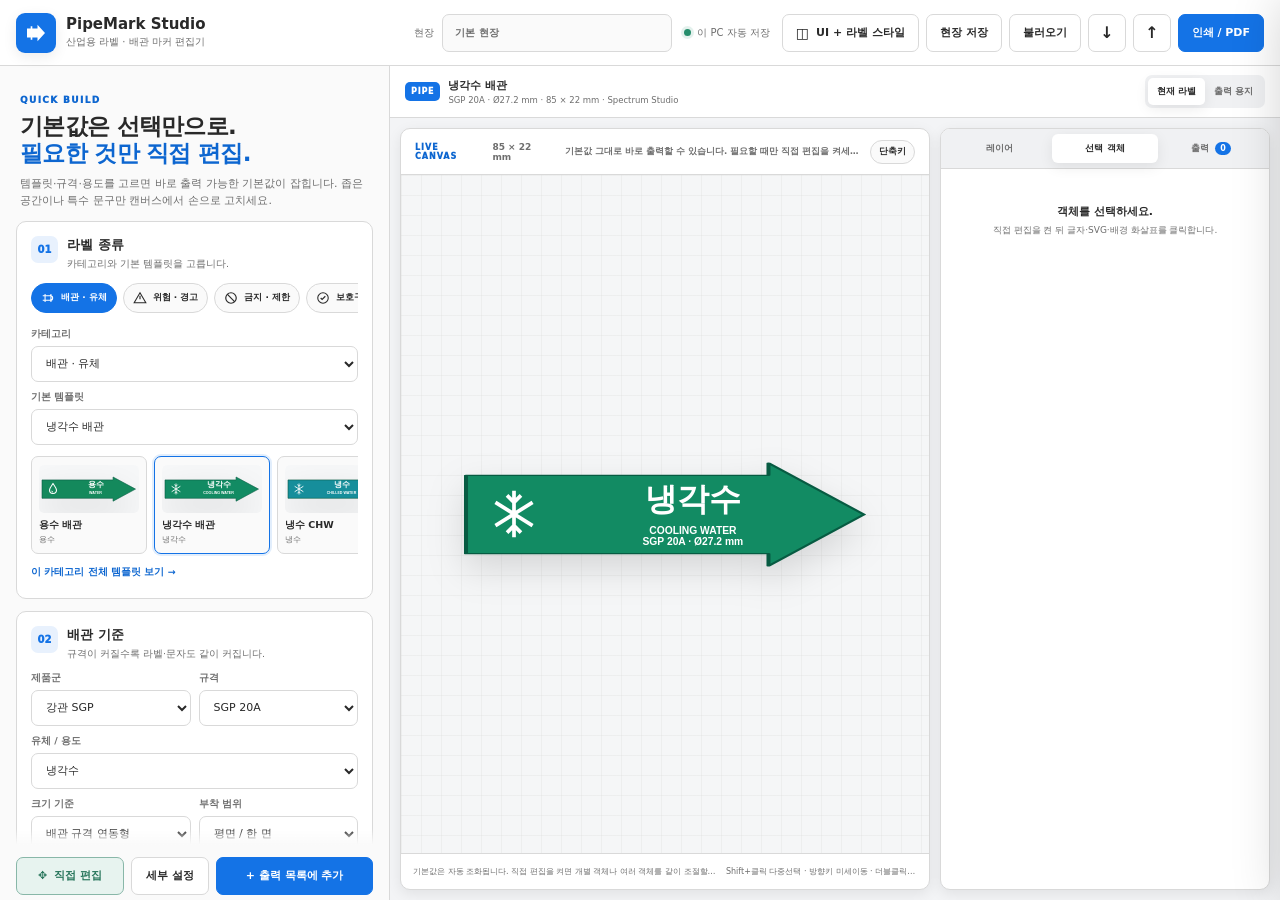
==== commit 6fef29f4: "feat: update PipeMark Studio v6" ====
--- a/index.html
+++ b/index.html
@@ -1,27 +1,27 @@
 ﻿<!doctype html>
-<html lang="ko" data-theme="studio">
+<html lang="ko" data-theme="spectrum">
 <head>
   <meta charset="utf-8">
   <meta name="viewport" content="width=device-width, initial-scale=1, viewport-fit=cover">
-  <title>PipeMark Studio v5 — 산업용 라벨 · 배관 마커 편집기</title>
-  <meta name="description" content="배관 규격에 맞춰 크기가 자동으로 달라지는 파이프 마커와 안전·설비 라벨을 선택형 템플릿으로 만들고, 글자와 SVG를 화면에서 직접 이동·크기조절·회전하는 로컬 우선 라벨 편집기입니다.">
-  <meta name="theme-color" content="#143b57">
+  <title>PipeMark Studio v6 — 산업용 라벨 · 배관 마커 편집기</title>
+  <meta name="description" content="배관 규격 연동형 마커와 산업안전·설비 라벨을 템플릿으로 빠르게 만들고, 글자·SVG·그룹을 화면에서 직접 이동·복사·크기조절·회전하는 로컬 우선 편집기입니다.">
+  <meta name="theme-color" content="#1473E6">
   <link rel="canonical" href="https://ko9ma7.github.io/pipemark-studio/">
-  <meta property="og:type" content="website"><meta property="og:title" content="PipeMark Studio v5"><meta property="og:description" content="선택만으로 빠르게 만들고, 필요한 부분만 화면에서 직접 편집하는 산업용 라벨 스튜디오"><meta property="og:url" content="https://ko9ma7.github.io/pipemark-studio/"><meta property="og:image" content="https://ko9ma7.github.io/pipemark-studio/assets/og-image.png"><meta property="og:site_name" content="PipeMark Studio">
-  <meta name="twitter:card" content="summary_large_image"><meta name="twitter:title" content="PipeMark Studio v5"><meta name="twitter:description" content="배관·안전·설비 라벨을 빠르게 만들고 직접 편집"><meta name="twitter:image" content="https://ko9ma7.github.io/pipemark-studio/assets/og-image.png">
+  <meta property="og:type" content="website"><meta property="og:title" content="PipeMark Studio v6"><meta property="og:description" content="기본값은 선택만으로, 예외 상황은 직접 편집으로 해결하는 산업용 라벨 스튜디오"><meta property="og:url" content="https://ko9ma7.github.io/pipemark-studio/"><meta property="og:image" content="https://ko9ma7.github.io/pipemark-studio/assets/og-image.png"><meta property="og:site_name" content="PipeMark Studio">
+  <meta name="twitter:card" content="summary_large_image"><meta name="twitter:title" content="PipeMark Studio v6"><meta name="twitter:description" content="배관·안전·설비 라벨을 빠르게 만들고 자유롭게 직접 편집"><meta name="twitter:image" content="https://ko9ma7.github.io/pipemark-studio/assets/og-image.png">
   <link rel="icon" href="./assets/favicon.svg" type="image/svg+xml"><link rel="icon" href="./assets/favicon-32.png" sizes="32x32"><link rel="apple-touch-icon" href="./assets/apple-touch-icon.png"><link rel="manifest" href="./manifest.webmanifest"><link rel="stylesheet" href="./style.css">
   <style id="print-style">@page{size:A4 portrait;margin:0}</style>
 </head>
 <body>
 <header class="topbar noprint">
   <a class="brand" href="./" aria-label="PipeMark Studio 홈">
-    <span class="brandmark" aria-hidden="true"><svg viewBox="0 0 32 32"><path d="M5 10h13v-4l9 10-9 10v-4H5z" fill="currentColor"/><path d="M10 7v18" stroke="white" stroke-width="2.2"/></svg></span>
+    <span class="brandmark" aria-hidden="true"><svg viewBox="0 0 32 32"><path d="M4 10h14V5l10 11-10 11v-5H4z" fill="currentColor"/><path d="M10 7v18" stroke="white" stroke-width="2.2"/></svg></span>
     <span><strong>PipeMark Studio</strong><small>산업용 라벨 · 배관 마커 편집기</small></span>
   </a>
   <label class="project-name"><span>현장</span><input id="project-name" value="기본 현장" aria-label="현장 이름"></label>
   <span id="save-status" class="save-status"><i></i> 이 PC 자동 저장</span>
   <div class="top-actions">
-    <button id="btn-theme" class="btn ghost" type="button"><span class="btn-icon">◫</span> 화면 디자인</button>
+    <button id="btn-style-pack" class="btn ghost" type="button"><span class="btn-icon">◫</span> UI + 라벨 스타일</button>
     <button id="btn-save-project" class="btn ghost" type="button">현장 저장</button>
     <button id="btn-projects" class="btn ghost" type="button">불러오기</button>
     <button id="btn-export" class="btn icon" type="button" title="JSON 백업" aria-label="JSON 백업">↓</button>
@@ -34,23 +34,21 @@
   <aside class="builder-panel noprint">
     <div class="builder-hero">
       <span class="eyebrow">QUICK BUILD</span>
-      <h1>고르고 바로 출력.<br><em>필요할 때만 직접 편집.</em></h1>
-      <p>배관 규격·용도·표지 종류를 고르면 기본 크기와 레이아웃을 자동으로 맞춥니다.</p>
+      <h1>기본값은 선택만으로.<br><em>필요한 것만 직접 편집.</em></h1>
+      <p>템플릿·규격·용도를 고르면 바로 출력 가능한 기본값이 잡힙니다. 좁은 공간이나 특수 문구만 캔버스에서 손으로 고치세요.</p>
     </div>
 
     <section class="builder-card">
-      <div class="step-head"><span class="step-no">01</span><div><strong>무엇을 만들까요?</strong><small>카테고리와 템플릿을 선택하세요.</small></div></div>
+      <div class="step-head"><span class="step-no">01</span><div><strong>라벨 종류</strong><small>카테고리와 기본 템플릿을 고릅니다.</small></div></div>
       <div id="category-chips" class="category-chips" aria-label="라벨 카테고리"></div>
-      <div class="field-row two">
-        <label class="field"><span>카테고리</span><select id="category-select"></select></label>
-        <label class="field"><span>기본 템플릿</span><select id="template-select"></select></label>
-      </div>
+      <label class="field"><span>카테고리</span><select id="category-select"></select></label>
+      <label class="field"><span>기본 템플릿</span><select id="template-select"></select></label>
       <div id="template-gallery" class="template-gallery" aria-label="템플릿 미리보기"></div>
       <button id="btn-template-all" class="text-button" type="button">이 카테고리 전체 템플릿 보기 →</button>
     </section>
 
     <section id="pipe-options" class="builder-card">
-      <div class="step-head"><span class="step-no">02</span><div><strong>배관 규격과 부착 방식</strong><small>20A와 100A가 같은 크기로 나오지 않도록 규격에 연동합니다.</small></div></div>
+      <div class="step-head"><span class="step-no">02</span><div><strong>배관 기준</strong><small>규격이 커질수록 라벨·문자도 같이 커집니다.</small></div></div>
       <div class="field-row two">
         <label class="field"><span>제품군</span><select id="pipe-family"></select></label>
         <label class="field"><span>규격</span><select id="pipe-spec"></select></label>
@@ -64,29 +62,26 @@
     </section>
 
     <section id="sign-options" class="builder-card" hidden>
-      <div class="step-head"><span class="step-no">02</span><div><strong>표지를 어디에서 볼까요?</strong><small>사용 거리를 기준으로 시작 크기를 정합니다.</small></div></div>
-      <label class="field"><span>사용 범위</span><select id="sign-size-profile"></select></label>
+      <div class="step-head"><span class="step-no">02</span><div><strong>사용 범위</strong><small>장비부착·근거리·벽면·원거리 기준으로 시작합니다.</small></div></div>
+      <label class="field"><span>기본 크기</span><select id="sign-size-profile"></select></label>
       <div id="sign-size-summary" class="smart-summary"></div>
     </section>
 
     <section class="builder-card">
-      <div class="step-head"><span class="step-no">03</span><div><strong>문구와 줄 구성</strong><small>짧으면 한 줄, 길면 두 줄로 자동 정리할 수 있습니다.</small></div></div>
-      <div id="line-mode" class="segmented" role="group" aria-label="문구 줄 구성">
-        <button type="button" data-line="auto">자동</button><button type="button" data-line="one">1줄</button><button type="button" data-line="two">2줄</button>
-      </div>
-      <label class="field"><span>큰 문구</span><textarea id="main-text" rows="2" maxlength="120" placeholder="예: 냉각수"></textarea></label>
-      <label class="field"><span>보조 문구</span><input id="sub-text" type="text" maxlength="120" placeholder="예: COOLING WATER"></label>
-      <label id="show-spec-row" class="toggle-row"><span><b>배관 규격 함께 표시</b><small>예: VP 20 · Ø26 mm</small></span><input id="show-spec" type="checkbox" checked></label>
+      <div class="step-head"><span class="step-no">03</span><div><strong>문구</strong><small>Enter로 원하는 위치에 직접 줄바꿈할 수 있습니다.</small></div></div>
+      <label class="field"><span>큰 문구</span><textarea id="main-text" rows="2" maxlength="160" placeholder="예: 냉각수"></textarea></label>
+      <label class="field"><span>보조 문구</span><textarea id="sub-text" rows="2" maxlength="160" placeholder="예: COOLING WATER"></textarea></label>
       <div class="field-row two"><label class="field"><span>수량</span><input id="quantity" type="number" min="1" max="999" value="1"></label><label class="field"><span>흐름 방향</span><select id="pipe-direction"><option value="right">오른쪽 →</option><option value="left">← 왼쪽</option><option value="both">↔ 양방향</option><option value="none">화살표 없음</option></select></label></div>
+      <label id="show-spec-row" class="toggle-row"><span><b>규격을 작은 줄로 표시</b><small>예: SGP 100A · Ø114.3 mm</small></span><input id="show-spec" type="checkbox" checked></label>
     </section>
 
     <section class="builder-card design-section">
-      <div class="step-head"><span class="step-no">04</span><div><strong>디자인을 보고 고르세요</strong><small>이름이 아니라 실제 모양을 비교합니다.</small></div><button id="btn-design-all" class="mini-link" type="button">전체 보기</button></div>
+      <div class="step-head"><span class="step-no">04</span><div><strong>라벨 디자인</strong><small>실제 모양을 보고 선택합니다.</small></div><button id="btn-design-all" class="mini-link" type="button">전체 보기</button></div>
       <div id="design-strip" class="design-strip"></div>
     </section>
 
     <div class="builder-actions">
-      <button id="btn-direct-edit" class="btn edit" type="button"><span>✥</span> 화면에서 직접 편집</button>
+      <button id="btn-direct-edit" class="btn edit" type="button"><span>✥</span> 직접 편집</button>
       <button id="btn-advanced" class="btn ghost" type="button">세부 설정</button>
       <button id="btn-add" class="btn primary grow" type="button">+ 출력 목록에 추가</button>
     </div>
@@ -94,52 +89,83 @@
 
   <section class="studio-area">
     <div class="studio-toolbar noprint">
-      <div class="current-label"><span id="current-kind-badge">PIPE</span><div><strong id="current-title">냉각수 배관</strong><small id="current-meta">VP 20 · 80 × 25 mm</small></div></div>
+      <div class="current-label"><span id="current-kind-badge">PIPE</span><div><strong id="current-title">냉각수 배관</strong><small id="current-meta">SGP 20A · 80 × 22 mm</small></div></div>
       <div class="studio-switch"><button class="active" type="button" data-view="edit">현재 라벨</button><button type="button" data-view="sheet">출력 용지</button></div>
-      <div id="edit-status" class="edit-status" hidden><i></i> 직접 편집 중 · 객체를 클릭하세요</div>
+      <div id="edit-status" class="edit-status" hidden><i></i> 직접 편집 중</div>
     </div>
 
     <div id="edit-view" class="edit-view">
       <div class="canvas-card">
-        <div class="canvas-top noprint"><div><span>LIVE CANVAS</span><strong id="canvas-size-label">80 × 25 mm</strong></div><p id="canvas-hint">기본값 그대로 바로 출력할 수 있습니다.</p></div>
-        <div class="canvas-space" id="canvas-space">
+        <div class="canvas-top noprint">
+          <div><span>LIVE CANVAS</span><strong id="canvas-size-label">80 × 22 mm</strong></div>
+          <div class="canvas-mode-note"><span id="canvas-hint">기본값 그대로 바로 출력할 수 있습니다.</span><button id="btn-shortcuts" class="link-chip" type="button">단축키</button></div>
+        </div>
+        <div id="editor-commandbar" class="editor-commandbar noprint" hidden>
+          <div class="command-group"><button data-cmd="undo" title="되돌리기 Ctrl+Z">↶</button><button data-cmd="redo" title="되돌리기 취소 Ctrl+Y">↷</button></div>
+          <div class="command-group"><button data-cmd="copy" title="복사 Ctrl+C">복사</button><button data-cmd="paste" title="붙여넣기 Ctrl+V">붙여넣기</button><button data-cmd="duplicate" title="복제 Ctrl+D">복제</button></div>
+          <div class="command-group"><button data-cmd="select-all" title="전체 선택 Ctrl+A">전체 선택</button><button data-cmd="select-content" title="내용 그룹 선택">내용 그룹</button><button data-cmd="group" title="그룹 Ctrl+G">그룹</button><button data-cmd="ungroup" title="그룹 해제 Ctrl+Shift+G">해제</button></div>
+          <div class="command-group"><button data-cmd="add-text" title="텍스트 추가">+ 글자</button><button data-cmd="add-icon" title="SVG 추가">+ SVG</button></div>
+          <div class="command-group"><button data-cmd="align-left">⇤</button><button data-cmd="align-center-x">↔</button><button data-cmd="align-right">⇥</button><button data-cmd="align-top">⇡</button><button data-cmd="align-center-y">↕</button><button data-cmd="align-bottom">⇣</button></div>
+          <div class="command-group"><button data-cmd="front" title="앞으로">앞</button><button data-cmd="back" title="뒤로">뒤</button><button data-cmd="delete" class="danger" title="삭제 Del">삭제</button></div>
+        </div>
+        <div class="canvas-space" id="canvas-space" tabindex="0" aria-label="라벨 편집 캔버스">
           <div id="label-stage" class="label-stage" aria-label="라벨 편집 미리보기"></div>
           <div id="snap-h" class="snap-line horizontal" hidden></div><div id="snap-v" class="snap-line vertical" hidden></div>
         </div>
-        <div id="edit-toolbar" class="edit-toolbar noprint" hidden>
-          <button type="button" data-edit-action="center-x" title="가로 가운데">↔ 가운데</button>
-          <button type="button" data-edit-action="center-y" title="세로 가운데">↕ 가운데</button>
-          <button type="button" data-edit-action="front">앞으로</button>
-          <button type="button" data-edit-action="back">뒤로</button>
-          <button type="button" data-edit-action="delete" class="danger">삭제</button>
-          <span class="toolbar-help">더블클릭: 글자 바로 수정 · 모서리: 크기 · 위 핸들: 회전</span>
-        </div>
+        <div class="canvas-footer noprint"><span id="selection-summary">객체를 선택하면 여기와 오른쪽 패널에서 편집할 수 있습니다.</span><span>Shift+클릭 다중선택 · 방향키 미세이동 · 더블클릭 글자수정</span></div>
       </div>
 
       <aside class="right-panel noprint">
-        <div class="right-tabs"><button class="active" type="button" data-right-tab="queue">출력 목록 <b id="queue-count">0</b></button><button type="button" data-right-tab="inspector">선택 객체</button></div>
-        <div id="queue-tab" class="right-content active">
+        <div class="right-tabs">
+          <button type="button" data-right-tab="layers">레이어</button>
+          <button class="active" type="button" data-right-tab="inspector">선택 객체</button>
+          <button type="button" data-right-tab="queue">출력 <b id="queue-count">0</b></button>
+        </div>
+        <div id="layers-tab" class="right-content">
+          <div class="panel-help">레이어를 클릭해 선택하고 눈/잠금/순서를 조절합니다.</div>
+          <div id="layers-list" class="layers-list"></div>
+        </div>
+        <div id="inspector-tab" class="right-content active">
+          <div id="inspector-empty" class="empty-state"><strong>객체를 선택하세요.</strong><span>직접 편집을 켠 뒤 글자·SVG·배경 화살표를 클릭합니다.</span></div>
+          <div id="object-inspector" hidden>
+            <div class="inspector-title"><span id="inspector-type">TEXT</span><strong id="inspector-name">큰 문구</strong></div>
+            <div id="multi-tools" class="tool-block" hidden>
+              <p class="panel-help"><b id="multi-count">2개</b> 객체 선택됨. 모서리를 끌면 그룹처럼 같이 확대/축소됩니다.</p>
+              <div class="button-grid"><button data-multi-action="group">그룹 묶기</button><button data-multi-action="ungroup">그룹 해제</button><button data-multi-action="duplicate">복제</button><button data-multi-action="delete" class="danger">삭제</button></div>
+            </div>
+            <div id="text-tools" class="tool-block" hidden>
+              <label class="field"><span>문구 · Enter로 줄바꿈</span><textarea id="obj-text" rows="3"></textarea></label>
+              <label class="toggle-row compact-toggle"><span><b>상자 안에 자동 맞춤</b><small>글자가 넘치지 않도록 자동 축소</small></span><input id="obj-autofit" type="checkbox" checked></label>
+              <div class="field-row two"><label class="field"><span>기준 글자 크기</span><input id="obj-font" type="range" min="8" max="100" value="40"></label><label class="field"><span>굵기</span><select id="obj-weight"><option value="400">400</option><option value="500">500</option><option value="600">600</option><option value="700">700</option><option value="800">800</option><option value="900">900</option></select></label></div>
+              <div class="field-row two"><label class="field"><span>글꼴</span><select id="obj-font-family"><option value="sans">고딕 / Sans</option><option value="condensed">좁은 고딕</option><option value="serif">명조 / Serif</option><option value="mono">고정폭 / Mono</option></select></label><label class="field color"><span>글자 색</span><input id="obj-color" type="color"></label></div>
+              <div class="segmented compact" id="obj-align"><button type="button" data-align="left">왼쪽</button><button type="button" data-align="center">가운데</button><button type="button" data-align="right">오른쪽</button></div>
+              <div class="field-row two"><label class="field"><span>자간</span><input id="obj-spacing" type="range" min="-10" max="30" value="0"></label><label class="field"><span>줄간격</span><input id="obj-lineheight" type="range" min="80" max="180" value="105"></label></div>
+            </div>
+            <div id="icon-tools" class="tool-block" hidden>
+              <label class="field"><span>SVG 아이콘</span><select id="icon-select"></select></label>
+              <div class="field-row two"><label class="field color"><span>아이콘 색</span><input id="icon-color" type="color"></label><label class="toggle-row compact-toggle"><span><b>비율 잠금</b><small>해제하면 가로/세로 자유변형</small></span><input id="obj-lock-aspect" type="checkbox" checked></label></div>
+              <div class="icon-actions"><button id="btn-svg-upload" class="btn ghost" type="button">+ SVG 파일</button><input id="svg-file" type="file" accept=".svg,image/svg+xml" hidden><button id="btn-icon-library" class="btn ghost" type="button">아이콘 보기</button></div>
+            </div>
+            <div id="frame-tools" class="tool-block" hidden>
+              <label class="field"><span>틀 / 화살표 모양</span><select id="frame-type"><option value="arrow">기본 화살표</option><option value="double-arrow">양방향 화살표</option><option value="ribbon">리본 화살표</option><option value="chevron">쉐브론</option><option value="panel">사각 패널</option><option value="capsule">캡슐</option><option value="hex">육각형</option></select></label>
+              <div id="arrow-geometry-tools">
+                <label class="field range-with-value"><span>화살촉 길이 <b id="tip-value">24%</b></span><input id="frame-tip" type="range" min="8" max="48" value="24"></label>
+                <label class="field range-with-value"><span>몸통 여백 <b id="shaft-value">12%</b></span><input id="frame-shaft" type="range" min="0" max="30" value="12"></label>
+                <label class="field range-with-value"><span>꼬리 홈 <b id="notch-value">0%</b></span><input id="frame-notch" type="range" min="0" max="24" value="0"></label>
+              </div>
+              <div class="color-grid"><label><span>배경</span><input id="frame-fill" type="color"></label><label><span>강조/선</span><input id="frame-accent" type="color"></label><label><span>테두리</span><input id="frame-stroke" type="color"></label></div>
+              <div class="field-row two"><label class="field"><span>테두리 mm</span><input id="frame-border" type="number" min="0" max="5" step="0.1"></label><label class="field"><span>모서리</span><select id="frame-corner"><option value="square">각진</option><option value="soft">약간 둥글게</option><option value="round">둥글게</option></select></label></div>
+            </div>
+            <div id="label-size-tools" class="tool-block" hidden>
+              <div class="field-row two"><label class="field"><span>가로 W (mm)</span><input id="label-width-inline" type="number" min="20" step="1"></label><label class="field"><span>세로 H (mm)</span><input id="label-height-inline" type="number" min="10" step="1"></label></div>
+              <label class="toggle-row compact-toggle"><span><b>내용도 같이 비례 조절</b><small>끄면 라벨 크기만 바뀌고 객체 실제 크기는 유지</small></span><input id="scale-content-with-label" type="checkbox" checked></label>
+            </div>
+            <details class="precision-tools"><summary>정밀 수치 조정</summary><div class="field-row two"><label class="field"><span>X %</span><input id="obj-x" type="number" step="0.1"></label><label class="field"><span>Y %</span><input id="obj-y" type="number" step="0.1"></label></div><div class="field-row two"><label class="field"><span>너비 %</span><input id="obj-w" type="number" step="0.1"></label><label class="field"><span>높이 %</span><input id="obj-h" type="number" step="0.1"></label></div><label class="field"><span>회전 °</span><input id="obj-rotate" type="number" step="1"></label></details>
+          </div>
+        </div>
+        <div id="queue-tab" class="right-content">
           <div id="queue-list" class="queue-list"></div>
           <button id="btn-clear" class="text-danger" type="button">출력 목록 전체 삭제</button>
-        </div>
-        <div id="inspector-tab" class="right-content">
-          <div id="inspector-empty" class="empty-state"><strong>편집할 객체를 선택하세요.</strong><span>‘화면에서 직접 편집’을 켠 뒤 글자나 SVG를 클릭합니다.</span></div>
-          <div id="object-inspector" hidden>
-            <div class="inspector-title"><span id="inspector-type">TEXT</span><strong id="inspector-name">큰 문구</strong></div>
-            <div id="text-tools" class="tool-block" hidden>
-              <label class="field"><span>문구</span><textarea id="obj-text" rows="2"></textarea></label>
-              <div class="field-row two"><label class="field"><span>글자 크기</span><input id="obj-font" type="range" min="8" max="90" value="40"></label><label class="field"><span>굵기</span><select id="obj-weight"><option value="500">보통</option><option value="700">굵게</option><option value="800">매우 굵게</option><option value="900">최대</option></select></label></div>
-              <div class="field-row two"><label class="field"><span>글꼴</span><select id="obj-font-family"><option value="sans">고딕 / Sans</option><option value="condensed">좁은 고딕</option><option value="serif">명조 / Serif</option><option value="mono">고정폭 / Mono</option></select></label><label class="field color"><span>글자 색</span><input id="obj-color" type="color"></label></div>
-              <div class="segmented compact" id="obj-align"><button type="button" data-align="left">왼쪽</button><button type="button" data-align="center">가운데</button><button type="button" data-align="right">오른쪽</button></div>
-              <div class="field-row two"><label class="field"><span>자간</span><input id="obj-spacing" type="range" min="-10" max="30" value="0"></label><label class="field"><span>줄간격</span><input id="obj-lineheight" type="range" min="80" max="160" value="105"></label></div>
-            </div>
-            <div id="icon-tools" class="tool-block" hidden>
-              <label class="field"><span>SVG 아이콘</span><select id="icon-select"></select></label>
-              <label class="field color"><span>아이콘 색</span><input id="icon-color" type="color"></label>
-              <div class="icon-actions"><button id="btn-svg-upload" class="btn ghost" type="button">+ SVG 파일</button><input id="svg-file" type="file" accept=".svg,image/svg+xml" hidden><button id="btn-icon-library" class="btn ghost" type="button">아이콘 보기</button></div>
-            </div>
-            <details class="precision-tools"><summary>정밀 수치 조정</summary><div class="field-row two"><label class="field"><span>X %</span><input id="obj-x" type="number" step="0.5"></label><label class="field"><span>Y %</span><input id="obj-y" type="number" step="0.5"></label></div><div class="field-row two"><label class="field"><span>너비 %</span><input id="obj-w" type="number" step="0.5"></label><label class="field"><span>높이 %</span><input id="obj-h" type="number" step="0.5"></label></div><label class="field"><span>회전 °</span><input id="obj-rotate" type="number" step="1"></label></details>
-          </div>
         </div>
       </aside>
     </div>
@@ -154,20 +180,21 @@
 <div id="advanced-drawer" class="drawer noprint" aria-hidden="true">
   <button class="drawer-backdrop" data-close-drawer aria-label="세부 설정 닫기"></button>
   <aside class="drawer-panel">
-    <div class="drawer-head"><div><span class="eyebrow">DETAIL SETTINGS</span><h2>세부 설정</h2><p>기본값에서 필요한 부분만 바꾸세요.</p></div><button class="close-x" data-close-drawer type="button">×</button></div>
-    <section class="drawer-section"><h3>실제 크기</h3><div class="field-row two"><label class="field"><span>가로 W (mm)</span><input id="label-width" type="number" min="20" step="1"></label><label class="field"><span>세로 H (mm)</span><input id="label-height" type="number" min="10" step="1"></label></div><button id="btn-reapply-smart" class="text-button" type="button">규격 기준 자동 크기로 되돌리기</button></section>
+    <div class="drawer-head"><div><span class="eyebrow">DETAIL SETTINGS</span><h2>라벨 세부 설정</h2><p>기본값에서 필요한 부분만 바꿉니다. 가로폭보다 큰 컨트롤은 만들지 않습니다.</p></div><button class="close-x" data-close-drawer type="button">×</button></div>
+    <section class="drawer-section"><h3>실제 크기</h3><div class="field-row two"><label class="field"><span>가로 W (mm)</span><input id="label-width" type="number" min="20" step="1"></label><label class="field"><span>세로 H (mm)</span><input id="label-height" type="number" min="10" step="1"></label></div><label class="toggle-row compact-toggle"><span><b>크기 변경 시 내용 비례 조절</b><small>기본 ON · 끄면 객체 실물 크기를 최대한 유지</small></span><input id="scale-content-drawer" type="checkbox" checked></label><button id="btn-reapply-smart" class="text-button" type="button">규격 기준 자동 크기로 되돌리기</button></section>
     <section class="drawer-section"><h3>색상과 테두리</h3><div class="color-grid"><label><span>배경</span><input id="fill-color" type="color"></label><label><span>강조</span><input id="accent-color" type="color"></label><label><span>글자</span><input id="text-color" type="color"></label></div><div class="field-row two"><label class="field"><span>테두리 두께</span><input id="border-width" type="number" min="0" max="5" step="0.25"></label><label class="field"><span>모서리</span><select id="corner-style"><option value="square">각진</option><option value="soft">약간 둥글게</option><option value="round">둥글게</option></select></label></div></section>
-    <section class="drawer-section"><h3>배관 표시 옵션</h3><label class="toggle-row"><span><b>아이콘 표시</b><small>필요 없으면 숨길 수 있습니다.</small></span><input id="show-icon" type="checkbox" checked></label><label class="toggle-row"><span><b>영문 보조문구</b><small>한글 아래 작은 줄</small></span><input id="show-sub" type="checkbox" checked></label><label class="toggle-row"><span><b>규격 / 외경 표시</b><small>VP 20 · Ø26 mm</small></span><input id="show-spec-advanced" type="checkbox" checked></label></section>
-    <section class="drawer-section"><h3>배치</h3><button id="btn-reset-layout" class="btn ghost full" type="button">현재 디자인 기본 배치로 초기화</button></section>
+    <section class="drawer-section"><h3>표시 옵션</h3><label class="toggle-row"><span><b>아이콘 표시</b><small>숨겨도 다시 켤 수 있습니다.</small></span><input id="show-icon" type="checkbox" checked></label><label class="toggle-row"><span><b>보조문구 표시</b><small>영문·추가 설명 줄</small></span><input id="show-sub" type="checkbox" checked></label><label class="toggle-row"><span><b>규격 표시</b><small>배관 규격/외경 작은 줄</small></span><input id="show-spec-advanced" type="checkbox" checked></label></section>
+    <section class="drawer-section"><h3>배치</h3><div class="button-grid"><button id="btn-reset-layout" type="button">현재 디자인 기본 배치</button><button id="btn-select-content" type="button">내용 그룹 선택</button></div></section>
   </aside>
 </div>
 
 <div id="toast-region" class="toast-region" aria-live="polite"></div>
 
-<dialog id="design-dialog" class="wide-dialog"><div class="dialog-card"><div class="dialog-head"><div><span class="eyebrow">DESIGN GALLERY</span><h2>라벨 디자인</h2><p>실제 모양을 보고 선택하세요. 선택 후에도 글자/SVG를 직접 움직일 수 있습니다.</p></div><button data-close-dialog="design-dialog" class="close-x" type="button">×</button></div><div id="design-gallery" class="design-gallery"></div></div></dialog>
-<dialog id="template-dialog" class="wide-dialog"><div class="dialog-card"><div class="dialog-head"><div><span class="eyebrow">TEMPLATE LIBRARY</span><h2 id="template-dialog-title">템플릿 라이브러리</h2><p>선택하면 기본 문구·아이콘·색상·디자인이 바로 적용됩니다.</p></div><button data-close-dialog="template-dialog" class="close-x" type="button">×</button></div><div id="template-dialog-grid" class="template-dialog-grid"></div></div></dialog>
-<dialog id="theme-dialog"><div class="dialog-card"><div class="dialog-head"><div><span class="eyebrow">WORKSPACE STYLE</span><h2>화면 디자인</h2><p>작업 화면만 바뀌며 출력 라벨 색상에는 영향이 없습니다.</p></div><button data-close-dialog="theme-dialog" class="close-x" type="button">×</button></div><div id="theme-gallery" class="theme-gallery"></div></div></dialog>
-<dialog id="icons-dialog" class="wide-dialog"><div class="dialog-card"><div class="dialog-head"><div><span class="eyebrow">SVG LIBRARY</span><h2>SVG 아이콘</h2><p>아이콘을 선택하거나 파일을 추가한 뒤 캔버스에서 직접 이동·크기조절·회전하세요.</p></div><button data-close-dialog="icons-dialog" class="close-x" type="button">×</button></div><div id="icon-gallery" class="icon-gallery"></div></div></dialog>
+<dialog id="design-dialog" class="wide-dialog"><div class="dialog-card"><div class="dialog-head"><div><span class="eyebrow">DESIGN GALLERY</span><h2>라벨 디자인</h2><p>틀의 모양과 기본 배치가 함께 바뀝니다. 이후 직접 편집으로 세부 조절할 수 있습니다.</p></div><button data-close-dialog="design-dialog" class="close-x" type="button">×</button></div><div id="design-gallery" class="design-gallery"></div></div></dialog>
+<dialog id="template-dialog" class="wide-dialog"><div class="dialog-card"><div class="dialog-head"><div><span class="eyebrow">TEMPLATE LIBRARY</span><h2 id="template-dialog-title">템플릿 라이브러리</h2><p>기본 문구·아이콘·색상·크기·레이아웃까지 시작점으로 적용됩니다.</p></div><button data-close-dialog="template-dialog" class="close-x" type="button">×</button></div><div id="template-dialog-grid" class="template-dialog-grid"></div></div></dialog>
+<dialog id="style-dialog" class="wide-dialog"><div class="dialog-card"><div class="dialog-head"><div><span class="eyebrow">UI UX PRO MAX STYLE PACKS</span><h2>UI + 현재 라벨 스타일</h2><p>작업 화면만 바꾸는 테마가 아닙니다. UI 계층·모서리·그림자와 현재 라벨의 글꼴·테두리·화살표 성격까지 같이 바뀝니다.</p></div><button data-close-dialog="style-dialog" class="close-x" type="button">×</button></div><label class="toggle-row style-apply-toggle"><span><b>현재 라벨에도 스타일 적용</b><small>OFF면 작업 화면만 변경</small></span><input id="apply-style-to-label" type="checkbox" checked></label><div id="style-gallery" class="style-gallery"></div></div></dialog>
+<dialog id="icons-dialog" class="wide-dialog"><div class="dialog-card"><div class="dialog-head"><div><span class="eyebrow">SVG LIBRARY</span><h2>SVG 아이콘</h2><p>아이콘을 선택하거나 SVG 파일을 추가한 뒤 캔버스에서 자유롭게 이동·확대·회전하세요.</p></div><button data-close-dialog="icons-dialog" class="close-x" type="button">×</button></div><div id="icon-gallery" class="icon-gallery"></div></div></dialog>
+<dialog id="shortcuts-dialog"><div class="dialog-card"><div class="dialog-head"><div><span class="eyebrow">EDITOR SHORTCUTS</span><h2>편집 단축키</h2></div><button data-close-dialog="shortcuts-dialog" class="close-x" type="button">×</button></div><div class="shortcut-grid"><span><kbd>Ctrl Z</kbd> 되돌리기</span><span><kbd>Ctrl Y</kbd> 다시 실행</span><span><kbd>Ctrl C</kbd> 복사</span><span><kbd>Ctrl V</kbd> 붙여넣기</span><span><kbd>Ctrl D</kbd> 복제</span><span><kbd>Ctrl A</kbd> 전체 객체 선택</span><span><kbd>Ctrl G</kbd> 그룹</span><span><kbd>Ctrl Shift G</kbd> 그룹 해제</span><span><kbd>Delete</kbd> 삭제</span><span><kbd>↑↓←→</kbd> 미세 이동</span><span><kbd>Shift + 방향키</kbd> 크게 이동</span><span><kbd>Shift + 클릭</kbd> 다중 선택</span></div></div></dialog>
 <dialog id="projects-dialog"><div class="dialog-card"><div class="dialog-head"><div><span class="eyebrow">LOCAL PROJECTS</span><h2>현장 저장 / 불러오기</h2></div><button data-close-dialog="projects-dialog" class="close-x" type="button">×</button></div><label class="field"><span>저장 이름</span><input id="project-save-name" type="text"></label><button id="btn-project-save-as" type="button" class="btn primary full">현재 상태 저장</button><div id="project-list" class="project-list"></div></div></dialog>
 
 <script src="./data/catalog.js"></script>
--- a/style.css
+++ b/style.css
@@ -1,23 +1,37 @@
 :root{
-  --bg:#edf2f5;--surface:#fff;--surface-2:#f7f9fb;--surface-3:#eef3f6;--text:#152531;--muted:#647783;--line:#d6e0e6;--line-strong:#bccbd4;
-  --primary:#143b57;--primary-2:#1e668d;--accent:#198d6b;--danger:#c93434;--warning:#e3a01c;--shadow:0 16px 38px rgba(27,47,61,.12);--shadow-sm:0 6px 18px rgba(27,47,61,.08);
-  --radius:16px;--radius-sm:10px;--topbar:68px;--builder:390px;--right:315px;
+  --bg:#f3f4f6;--surface:#fff;--surface-2:#fafafa;--surface-3:#f0f1f3;--text:#292929;--muted:#6e6e6e;--line:#d9d9d9;--line-strong:#b8b8b8;
+  --primary:#1473e6;--primary-2:#0d66d0;--accent:#268e6c;--danger:#c9252d;--warning:#e79a13;--shadow:0 14px 34px rgba(0,0,0,.12);--shadow-sm:0 4px 14px rgba(0,0,0,.08);
+  --radius:10px;--radius-sm:7px;--control-h:36px;--topbar:66px;--builder:390px;--right:330px;--panel-pad:14px;--motion:160ms;
   font-family:Inter,"Pretendard","Noto Sans KR","Apple SD Gothic Neo","Malgun Gothic",system-ui,sans-serif;color-scheme:light;
 }
-html[data-theme="blueprint"]{--bg:#102536;--surface:#17384e;--surface-2:#1c425b;--surface-3:#153247;--text:#ecf8ff;--muted:#a9c0cf;--line:#31566c;--line-strong:#54758a;--primary:#46b7ea;--primary-2:#9ddfff;--accent:#45d0a3;--shadow:0 18px 42px rgba(0,0,0,.28);color-scheme:dark}
-html[data-theme="workshop"]{--bg:#ede8dc;--surface:#fffaf0;--surface-2:#f6efdf;--surface-3:#eee5d3;--text:#282d31;--muted:#756f64;--line:#d6ccba;--line-strong:#b9aa91;--primary:#2c3033;--primary-2:#545b60;--accent:#d89519;--shadow:0 16px 36px rgba(70,56,31,.13)}
-html[data-theme="soft"]{--bg:#edf7f2;--surface:#fff;--surface-2:#f3faf7;--surface-3:#e7f4ee;--text:#29483c;--muted:#6d887d;--line:#d1e4da;--line-strong:#aecfc0;--primary:#315b4c;--primary-2:#4e806e;--accent:#66aa8d;--shadow:0 16px 38px rgba(56,94,78,.11)}
-html[data-theme="mono"]{--bg:#efefef;--surface:#fff;--surface-2:#f7f7f7;--surface-3:#ececec;--text:#151515;--muted:#6d6d6d;--line:#d2d2d2;--line-strong:#b6b6b6;--primary:#191919;--primary-2:#4a4a4a;--accent:#707070;--shadow:0 16px 36px rgba(0,0,0,.10)}
-html[data-theme="dark"]{--bg:#0e171d;--surface:#16232c;--surface-2:#1b2b35;--surface-3:#12202a;--text:#e7f0f5;--muted:#91a5b2;--line:#2d414d;--line-strong:#48606d;--primary:#e3edf3;--primary-2:#a8c1d0;--accent:#37c48c;--shadow:0 18px 44px rgba(0,0,0,.35);color-scheme:dark}
-*{box-sizing:border-box}[hidden]{display:none!important}html,body{margin:0;min-height:100%;background:var(--bg);color:var(--text)}body{overflow:hidden}button,input,select,textarea{font:inherit}button{color:inherit}button,input,select,textarea{outline:none}button:focus-visible,input:focus-visible,select:focus-visible,textarea:focus-visible{box-shadow:0 0 0 3px color-mix(in srgb,var(--accent) 25%,transparent);border-color:var(--accent)!important}.noprint{}
-.topbar{height:var(--topbar);display:flex;align-items:center;gap:14px;padding:0 16px;background:var(--surface);border-bottom:1px solid var(--line);position:relative;z-index:50}.brand{display:flex;align-items:center;gap:10px;text-decoration:none;color:var(--text);min-width:270px}.brandmark{width:40px;height:40px;border-radius:12px;background:var(--primary);color:#fff;display:grid;place-items:center;box-shadow:var(--shadow-sm)}.brandmark svg{width:24px;height:24px}.brand strong{display:block;font-size:15px;line-height:1.1}.brand small{display:block;font-size:10px;color:var(--muted);margin-top:3px}.project-name{margin-left:auto;display:flex;align-items:center;gap:8px;color:var(--muted);font-size:10px}.project-name input{width:240px;height:38px;border:1px solid var(--line);background:var(--surface-2);color:var(--text);border-radius:10px;padding:0 12px;font-weight:800}.save-status{font-size:10px;color:var(--muted);display:flex;align-items:center;gap:6px;white-space:nowrap}.save-status i{width:7px;height:7px;background:var(--accent);border-radius:50%;box-shadow:0 0 0 3px color-mix(in srgb,var(--accent) 12%,transparent)}.top-actions{display:flex;gap:7px;align-items:center}.btn{border:1px solid var(--line);background:var(--surface);color:var(--text);border-radius:10px;height:38px;padding:0 13px;font-weight:850;font-size:11px;cursor:pointer;display:inline-flex;align-items:center;justify-content:center;gap:7px;transition:.16s ease}.btn:hover{transform:translateY(-1px);border-color:var(--line-strong);box-shadow:var(--shadow-sm)}.btn.primary{background:var(--primary);border-color:var(--primary);color:white}.btn.edit{background:color-mix(in srgb,var(--accent) 12%,var(--surface));border-color:color-mix(in srgb,var(--accent) 42%,var(--line));color:color-mix(in srgb,var(--accent) 78%,var(--text))}.btn.edit.active{background:var(--accent);border-color:var(--accent);color:#fff}.btn.ghost{background:var(--surface)}.btn.icon{width:38px;padding:0;font-size:16px}.btn.grow{flex:1}.btn.full{width:100%}.btn-icon{font-size:14px}
-.app-shell{height:calc(100vh - var(--topbar));display:grid;grid-template-columns:var(--builder) minmax(0,1fr);overflow:hidden}.builder-panel{background:var(--surface-2);border-right:1px solid var(--line);overflow:auto;padding:18px 16px 140px;scrollbar-width:thin}.builder-hero{padding:4px 4px 12px}.eyebrow{font-size:9px;font-weight:950;letter-spacing:.16em;color:var(--primary-2)}.builder-hero h1{font-size:23px;line-height:1.18;margin:6px 0 8px;letter-spacing:-.03em}.builder-hero h1 em{font-style:normal;color:var(--primary-2)}.builder-hero p{margin:0;color:var(--muted);font-size:11px;line-height:1.55}.builder-card{background:var(--surface);border:1px solid var(--line);border-radius:var(--radius);padding:14px;margin-bottom:12px;box-shadow:0 1px 0 rgba(255,255,255,.45) inset}.step-head{display:flex;align-items:flex-start;gap:9px;margin-bottom:12px}.step-head>div{min-width:0}.step-head strong{display:block;font-size:13px}.step-head small{display:block;font-size:9.5px;color:var(--muted);margin-top:3px;line-height:1.4}.step-no{flex:none;width:27px;height:27px;border-radius:8px;background:color-mix(in srgb,var(--primary) 9%,var(--surface));color:var(--primary);font-weight:950;font-size:10px;display:grid;place-items:center}.mini-link{margin-left:auto;border:0;background:transparent;color:var(--primary-2);font-size:10px;font-weight:900;cursor:pointer;white-space:nowrap}.field{display:block;margin:0 0 9px}.field>span{display:block;font-size:9.5px;color:var(--muted);font-weight:800;margin:0 0 5px}.field input,.field select,.field textarea{width:100%;border:1px solid var(--line);background:var(--surface);color:var(--text);border-radius:9px;min-height:38px;padding:8px 10px;font-size:11px}.field textarea{resize:vertical;line-height:1.35}.field-row{display:grid;gap:8px}.field-row.two{grid-template-columns:1fr 1fr}.field-row.three{grid-template-columns:repeat(3,1fr)}.category-chips{display:flex;gap:6px;overflow:auto;padding-bottom:7px;margin-bottom:8px;scrollbar-width:thin}.category-chip{flex:none;display:flex;align-items:center;gap:6px;border:1px solid var(--line);background:var(--surface-2);border-radius:999px;padding:7px 9px;font-size:9px;font-weight:850;cursor:pointer;white-space:nowrap}.category-chip.active{background:var(--primary);border-color:var(--primary);color:#fff}.category-chip svg{width:14px;height:14px}.template-gallery{display:grid;grid-auto-flow:column;grid-auto-columns:116px;gap:7px;overflow-x:auto;padding:2px 0 6px;scrollbar-width:thin}.template-card{border:1px solid var(--line);background:var(--surface-2);border-radius:10px;padding:7px;cursor:pointer;text-align:left;min-height:98px;transition:.15s}.template-card:hover{border-color:var(--line-strong);transform:translateY(-1px)}.template-card.active{border-color:var(--primary);box-shadow:0 0 0 2px color-mix(in srgb,var(--primary) 12%,transparent)}.template-thumb{height:48px;background:color-mix(in srgb,var(--bg) 65%,var(--surface));border-radius:7px;display:grid;place-items:center;overflow:hidden;margin-bottom:6px}.template-card strong{font-size:9.5px;display:block;white-space:nowrap;overflow:hidden;text-overflow:ellipsis}.template-card small{font-size:8px;color:var(--muted);display:block;margin-top:2px;white-space:nowrap;overflow:hidden;text-overflow:ellipsis}.text-button{border:0;background:transparent;color:var(--primary-2);font-size:9.5px;font-weight:900;padding:5px 0;cursor:pointer}.smart-summary{border:1px dashed color-mix(in srgb,var(--accent) 44%,var(--line));background:color-mix(in srgb,var(--accent) 6%,var(--surface));border-radius:10px;padding:9px 10px;font-size:9.5px;color:var(--muted);line-height:1.45}.smart-summary b{color:var(--text)}.smart-summary strong{color:var(--accent);font-size:11px}.segmented{display:grid;grid-template-columns:repeat(3,1fr);background:var(--surface-3);border:1px solid var(--line);border-radius:10px;padding:3px;margin-bottom:9px}.segmented button{border:0;background:transparent;border-radius:7px;padding:7px 8px;font-size:10px;font-weight:850;cursor:pointer;color:var(--muted)}.segmented button.active{background:var(--surface);color:var(--text);box-shadow:0 2px 7px rgba(0,0,0,.08)}.segmented.compact{margin-bottom:10px}.toggle-row{display:flex;align-items:center;justify-content:space-between;gap:10px;border:1px solid var(--line);border-radius:10px;padding:9px 10px;margin-bottom:9px;background:var(--surface-2)}.toggle-row b{display:block;font-size:10px}.toggle-row small{display:block;font-size:8.5px;color:var(--muted);margin-top:2px}.toggle-row input{width:18px;height:18px;accent-color:var(--accent)}.design-strip{display:grid;grid-template-columns:repeat(4,minmax(0,1fr));gap:6px}.design-option{border:1px solid var(--line);background:var(--surface-2);border-radius:9px;padding:6px;cursor:pointer;min-width:0}.design-option.active{border-color:var(--primary);box-shadow:0 0 0 2px color-mix(in srgb,var(--primary) 12%,transparent)}.design-option .mini-design{height:38px;border-radius:5px;overflow:hidden;background:color-mix(in srgb,var(--bg) 60%,var(--surface));display:grid;place-items:center}.design-option span{font-size:8px;font-weight:850;display:block;text-align:center;margin-top:5px;white-space:nowrap;overflow:hidden;text-overflow:ellipsis}.builder-actions{position:relative;bottom:auto;display:grid;grid-template-columns:1fr .72fr 1.45fr;gap:7px;background:transparent;padding-top:8px;margin-top:0;z-index:6}
-.studio-area{min-width:0;display:flex;flex-direction:column;overflow:hidden}.studio-toolbar{height:52px;background:var(--surface);border-bottom:1px solid var(--line);display:flex;align-items:center;gap:12px;padding:0 15px}.current-label{display:flex;align-items:center;gap:9px;min-width:250px}.current-label>span{font-size:8px;font-weight:950;letter-spacing:.12em;border-radius:6px;padding:5px 6px;background:color-mix(in srgb,var(--primary) 10%,var(--surface));color:var(--primary)}.current-label strong{display:block;font-size:11px}.current-label small{display:block;color:var(--muted);font-size:8.5px;margin-top:1px}.studio-switch{display:flex;background:var(--surface-3);padding:3px;border-radius:9px;margin-left:auto}.studio-switch button{border:0;background:transparent;color:var(--muted);border-radius:6px;padding:7px 10px;font-size:9.5px;font-weight:850;cursor:pointer}.studio-switch button.active{background:var(--surface);color:var(--text);box-shadow:0 1px 5px rgba(0,0,0,.08)}.edit-status{font-size:9px;color:var(--accent);font-weight:850;display:flex;align-items:center;gap:6px}.edit-status i{width:7px;height:7px;border-radius:50%;background:var(--accent);animation:pulse 1.3s infinite}.edit-view{flex:1;min-height:0;display:grid;grid-template-columns:minmax(0,1fr) var(--right);gap:12px;padding:12px;overflow:hidden}.canvas-card{position:relative;background:var(--surface);border:1px solid var(--line);border-radius:18px;min-width:0;overflow:hidden;display:flex;flex-direction:column;box-shadow:var(--shadow-sm)}.canvas-top{height:52px;padding:11px 14px;border-bottom:1px solid var(--line);display:flex;align-items:center;justify-content:space-between;gap:14px}.canvas-top span{font-size:8px;letter-spacing:.12em;font-weight:950;color:var(--primary-2)}.canvas-top strong{font-size:10px;margin-left:8px}.canvas-top p{margin:0;font-size:9px;color:var(--muted)}.canvas-space{position:relative;flex:1;min-height:0;display:grid;place-items:center;background:radial-gradient(circle at 50% 45%,color-mix(in srgb,var(--surface) 90%,transparent),transparent 40%),linear-gradient(135deg,color-mix(in srgb,var(--bg) 72%,var(--surface)),var(--bg));overflow:auto;padding:42px}.canvas-space:before{content:"";position:absolute;inset:0;background-image:linear-gradient(color-mix(in srgb,var(--line) 35%,transparent) 1px,transparent 1px),linear-gradient(90deg,color-mix(in srgb,var(--line) 35%,transparent) 1px,transparent 1px);background-size:24px 24px;opacity:.22;pointer-events:none}.label-stage{position:relative;isolation:isolate;user-select:none;touch-action:none;filter:drop-shadow(0 18px 24px rgba(21,35,45,.16));transform-origin:center}.label-art{position:absolute;inset:0;overflow:hidden;background:var(--label-fill,#fff);color:var(--label-text,#111);border:var(--bw,1px) solid var(--label-accent,#222);border-radius:var(--corner,0px)}.label-art.classic-arrow{clip-path:polygon(0 8%,78% 8%,78% 0,100% 50%,78% 100%,78% 92%,0 92%)}.label-art.classic-arrow.left{clip-path:polygon(22% 0,22% 8%,100% 8%,100% 92%,22% 92%,22% 100%,0 50%)}.label-art.classic-arrow.both,.label-art.double-arrow{clip-path:polygon(12% 0,12% 8%,88% 8%,88% 0,100% 50%,88% 100%,88% 92%,12% 92%,12% 100%,0 50%)}.label-art.soft-arrow{clip-path:polygon(0 12%,80% 12%,80% 1%,100% 50%,80% 99%,80% 88%,0 88%)}.label-art.band-arrow{clip-path:polygon(0 0,84% 0,100% 50%,84% 100%,0 100%,8% 50%)}.label-art.chevron{clip-path:polygon(0 7%,72% 7%,100% 50%,72% 93%,0 93%,13% 50%)}.label-art.outline-arrow{background:transparent!important;border:2px solid var(--label-fill)!important;color:var(--label-fill)!important;clip-path:polygon(0 8%,78% 8%,78% 0,100% 50%,78% 100%,78% 92%,0 92%)}.label-art.minimal-arrow{clip-path:polygon(0 18%,82% 18%,82% 5%,100% 50%,82% 95%,82% 82%,0 82%)}.label-art.split-arrow{clip-path:polygon(0 8%,80% 8%,80% 0,100% 50%,80% 100%,80% 92%,0 92%)}.label-art.split-arrow:before{content:"";position:absolute;left:0;top:0;bottom:0;width:25%;background:color-mix(in srgb,var(--label-accent) 72%,#0000)}.label-art.safety-header:before{content:attr(data-signal);position:absolute;left:0;right:0;top:0;height:25%;background:var(--label-accent);color:white;display:flex;align-items:center;justify-content:center;font-size:11%;font-weight:950;letter-spacing:.08em}.label-art.symbol-left:before{content:"";position:absolute;left:0;top:0;bottom:0;width:31%;background:color-mix(in srgb,var(--label-accent) 12%,white)}.label-art.symbol-top:before{content:"";position:absolute;left:0;right:0;top:0;height:43%;background:color-mix(in srgb,var(--label-accent) 12%,white)}.label-art.hazard-stripe:before,.label-art.floor-stripe:before{content:"";position:absolute;left:0;right:0;top:0;height:14%;background:repeating-linear-gradient(135deg,var(--label-accent) 0 18px,#111 18px 36px)}.label-art.hazard-stripe:after,.label-art.floor-stripe:after{content:"";position:absolute;left:0;right:0;bottom:0;height:14%;background:repeating-linear-gradient(135deg,var(--label-accent) 0 18px,#111 18px 36px)}.label-art.technical,.label-art.nameplate{background:linear-gradient(180deg,var(--label-fill),color-mix(in srgb,var(--label-fill) 92%,#cfd9df))}.label-art.technical:before,.label-art.nameplate:before{content:"";position:absolute;left:3%;right:3%;top:12%;height:1px;background:color-mix(in srgb,var(--label-accent) 40%,transparent)}.label-art.work-tag{border:2px dashed var(--label-accent)}.label-art.round{border-radius:50%!important;border-width:4px!important}.label-art.round-split:before{content:"";position:absolute;width:34%;aspect-ratio:1;border:5px solid var(--label-accent);border-radius:50%;left:7%;top:50%;transform:translateY(-50%)}.label-art.direction-panel:after{content:"";position:absolute;right:5%;top:50%;transform:translateY(-50%);width:23%;height:43%;background:var(--label-accent);clip-path:polygon(0 25%,58% 25%,58% 0,100% 50%,58% 100%,58% 75%,0 75%)}.label-art.button{border-radius:999px!important;border-width:4px!important}.label-art.compact-tag{border-left-width:5px!important}.label-object{position:absolute;z-index:4;transform:translate(-50%,-50%) rotate(var(--rot,0deg));transform-origin:center;touch-action:none}.label-object.text{display:flex;align-items:center;white-space:pre;overflow:visible;line-height:var(--lh,1.05);font-family:Arial,"Noto Sans KR",sans-serif}.label-object.text.main{font-weight:900}.label-object.text.spec{opacity:.86}.label-object.icon{display:flex;align-items:center;justify-content:center}.label-object.icon svg{width:100%;height:100%;overflow:visible}.label-stage.editing .label-object{cursor:move}.label-stage.editing .label-object:hover{outline:1px dashed color-mix(in srgb,#2b7de9 70%,transparent);outline-offset:3px}.label-object.selected{outline:2px solid #2b7de9!important;outline-offset:3px}.object-handle{display:none;position:absolute;width:13px;height:13px;border-radius:50%;background:#fff;border:2px solid #2b7de9;z-index:9}.label-stage.editing .selected .object-handle{display:block}.object-handle.resize{right:-9px;bottom:-9px;cursor:nwse-resize}.object-handle.rotate{left:50%;top:-32px;transform:translateX(-50%);cursor:grab}.object-handle.rotate:after{content:"";position:absolute;width:2px;height:20px;background:#2b7de9;left:50%;top:11px;transform:translateX(-50%)}.snap-line{position:absolute;background:#2b7de9;z-index:25;pointer-events:none;opacity:.8}.snap-line.horizontal{height:1px;left:10%;right:10%;top:50%}.snap-line.vertical{width:1px;top:10%;bottom:10%;left:50%}.edit-toolbar{position:absolute;bottom:14px;left:50%;transform:translateX(-50%);display:flex;gap:4px;align-items:center;background:rgba(16,29,38,.92);color:white;border-radius:12px;padding:6px;box-shadow:0 12px 28px rgba(0,0,0,.24);z-index:30}.edit-toolbar button{border:0;background:rgba(255,255,255,.08);color:white;border-radius:7px;padding:7px 8px;font-size:9px;font-weight:850;cursor:pointer}.edit-toolbar button:hover{background:rgba(255,255,255,.16)}.edit-toolbar .danger{color:#ffb3b3}.toolbar-help{font-size:8px;color:#c7d5dd;padding:0 6px 0 4px;white-space:nowrap}.right-panel{background:var(--surface);border:1px solid var(--line);border-radius:16px;overflow:hidden;display:flex;flex-direction:column;min-height:0}.right-tabs{display:grid;grid-template-columns:1fr 1fr;background:var(--surface-3);padding:5px;border-bottom:1px solid var(--line)}.right-tabs button{border:0;background:transparent;border-radius:8px;padding:8px;font-size:10px;font-weight:900;color:var(--muted);cursor:pointer}.right-tabs button.active{background:var(--surface);color:var(--text);box-shadow:0 2px 6px rgba(0,0,0,.08)}.right-tabs b{font-size:8px;background:var(--primary);color:white;border-radius:999px;padding:2px 5px;margin-left:3px}.right-content{display:none;flex:1;min-height:0;overflow:auto;padding:10px}.right-content.active{display:block}.queue-list{display:flex;flex-direction:column;gap:8px}.queue-item{border:1px solid var(--line);border-radius:11px;padding:8px;background:var(--surface-2);display:grid;grid-template-columns:78px 1fr;gap:8px;align-items:center}.queue-thumb{height:48px;border-radius:7px;background:var(--surface-3);overflow:hidden;display:grid;place-items:center}.queue-item strong{font-size:10px;display:block}.queue-item small{font-size:8.5px;color:var(--muted);display:block;margin-top:2px}.queue-actions-mini{grid-column:1/-1;display:flex;justify-content:flex-end;gap:5px}.queue-actions-mini button{border:1px solid var(--line);background:var(--surface);border-radius:6px;padding:5px 7px;font-size:8.5px;cursor:pointer}.queue-actions-mini button.danger{color:var(--danger)}.queue-empty{padding:35px 10px;text-align:center;color:var(--muted);font-size:10px;line-height:1.5}.text-danger{border:0;background:transparent;color:var(--danger);font-size:9px;font-weight:850;margin:8px auto 0;display:block;cursor:pointer}.empty-state{display:flex;flex-direction:column;gap:5px;padding:25px 10px;text-align:center;color:var(--muted)}.empty-state strong{font-size:11px;color:var(--text)}.empty-state span{font-size:9px;line-height:1.45}.inspector-title{display:flex;align-items:center;gap:8px;padding-bottom:10px;margin-bottom:10px;border-bottom:1px solid var(--line)}.inspector-title span{font-size:8px;font-weight:950;letter-spacing:.12em;background:var(--primary);color:#fff;border-radius:5px;padding:4px 5px}.inspector-title strong{font-size:12px}.tool-block{border-bottom:1px solid var(--line);padding-bottom:8px;margin-bottom:8px}.icon-actions{display:flex;gap:6px}.precision-tools{border:1px solid var(--line);border-radius:10px;padding:8px 9px;margin-top:10px}.precision-tools summary{font-size:9.5px;font-weight:850;cursor:pointer}.precision-tools[open] summary{margin-bottom:9px}
-.sheet-view{flex:1;min-height:0;overflow:auto;background:var(--bg)}.sheet-toolbar{height:54px;position:sticky;top:0;background:var(--surface);border-bottom:1px solid var(--line);display:flex;align-items:center;gap:14px;padding:0 16px;z-index:8}.sheet-toolbar label{font-size:9.5px;color:var(--muted)}.sheet-toolbar select{height:32px;border:1px solid var(--line);background:var(--surface);color:var(--text);border-radius:7px;margin-left:4px}.sheet-plan{margin-left:auto;font-size:9.5px;color:var(--text);font-weight:850}.paper-preview{padding:28px;display:flex;flex-direction:column;gap:24px;align-items:center}.paper-page{background:white;box-shadow:0 14px 34px rgba(0,0,0,.15);position:relative;overflow:hidden}.print-label{position:absolute;overflow:visible}.print-label .label-stage{filter:none}.page-index{position:absolute;color:#a3afb6;font-size:3mm;right:3mm;bottom:2mm}
-.drawer{position:fixed;inset:0;z-index:80;pointer-events:none}.drawer.open{pointer-events:auto}.drawer-backdrop{position:absolute;inset:0;border:0;background:rgba(13,27,36,.45);opacity:0;transition:.18s}.drawer.open .drawer-backdrop{opacity:1}.drawer-panel{position:absolute;top:0;right:0;width:min(430px,92vw);height:100%;background:var(--surface);box-shadow:-20px 0 48px rgba(0,0,0,.18);transform:translateX(105%);transition:.22s ease;overflow:auto;padding:18px}.drawer.open .drawer-panel{transform:translateX(0)}.drawer-head{display:flex;justify-content:space-between;gap:15px;border-bottom:1px solid var(--line);padding-bottom:14px;margin-bottom:14px}.drawer-head h2,.dialog-head h2{font-size:18px;margin:4px 0 4px}.drawer-head p,.dialog-head p{font-size:9.5px;color:var(--muted);margin:0;line-height:1.45}.close-x{width:34px;height:34px;border:1px solid var(--line);background:var(--surface-2);border-radius:9px;font-size:20px;cursor:pointer}.drawer-section{padding:12px 0;border-bottom:1px solid var(--line)}.drawer-section h3{font-size:11px;margin:0 0 10px}.color-grid{display:grid;grid-template-columns:repeat(3,1fr);gap:8px;margin-bottom:9px}.color-grid label{border:1px solid var(--line);background:var(--surface-2);border-radius:9px;padding:8px}.color-grid span{font-size:8.5px;color:var(--muted);display:block;margin-bottom:4px}.color-grid input{width:100%;height:34px;border:0;background:transparent;padding:0}
-dialog{border:0;background:var(--surface);color:var(--text);border-radius:18px;padding:0;box-shadow:0 30px 90px rgba(0,0,0,.25);width:min(520px,92vw);max-height:88vh}dialog.wide-dialog{width:min(1050px,94vw)}dialog::backdrop{background:rgba(12,25,33,.56);backdrop-filter:blur(3px)}.dialog-card{padding:18px;max-height:88vh;overflow:auto}.dialog-head{display:flex;justify-content:space-between;gap:16px;margin-bottom:14px}.design-gallery{display:grid;grid-template-columns:repeat(4,1fr);gap:10px}.design-card{border:1px solid var(--line);background:var(--surface-2);border-radius:12px;padding:9px;cursor:pointer;text-align:left}.design-card:hover{transform:translateY(-2px);border-color:var(--line-strong)}.design-card.active{border-color:var(--primary);box-shadow:0 0 0 2px color-mix(in srgb,var(--primary) 12%,transparent)}.design-card .preview{height:88px;border-radius:8px;background:color-mix(in srgb,var(--bg) 70%,var(--surface));display:grid;place-items:center;overflow:hidden}.design-card strong{display:block;font-size:10px;margin-top:7px}.design-card small{display:block;font-size:8.5px;color:var(--muted);margin-top:2px;line-height:1.35}.template-dialog-grid{display:grid;grid-template-columns:repeat(5,1fr);gap:9px}.template-dialog-card{border:1px solid var(--line);background:var(--surface-2);border-radius:11px;padding:8px;cursor:pointer}.template-dialog-card.active{border-color:var(--primary)}.template-dialog-card .preview{height:72px;border-radius:7px;background:var(--surface-3);display:grid;place-items:center;overflow:hidden}.template-dialog-card strong{display:block;font-size:9px;margin-top:6px}.theme-gallery{display:grid;grid-template-columns:repeat(2,1fr);gap:10px}.theme-card{border:1px solid var(--line);background:var(--surface-2);border-radius:12px;padding:10px;cursor:pointer}.theme-card.active{border-color:var(--primary);box-shadow:0 0 0 2px color-mix(in srgb,var(--primary) 12%,transparent)}.theme-swatches{display:flex;height:42px;border-radius:8px;overflow:hidden;margin-bottom:7px}.theme-swatches i{flex:1}.theme-card strong{font-size:10px}.theme-card small{display:block;color:var(--muted);font-size:8.5px;margin-top:2px}.icon-gallery{display:grid;grid-template-columns:repeat(10,1fr);gap:7px}.icon-card{border:1px solid var(--line);background:var(--surface-2);border-radius:9px;padding:8px 5px;text-align:center;cursor:pointer}.icon-card.active{border-color:var(--primary);background:color-mix(in srgb,var(--primary) 6%,var(--surface))}.icon-card svg{width:30px;height:30px}.icon-card span{display:block;font-size:7.5px;margin-top:5px;white-space:nowrap;overflow:hidden;text-overflow:ellipsis}.project-list{display:flex;flex-direction:column;gap:7px;margin-top:12px}.project-item{border:1px solid var(--line);border-radius:9px;padding:9px;display:flex;justify-content:space-between;gap:8px}.project-item strong{display:block;font-size:10px}.project-item span{display:block;font-size:8.5px;color:var(--muted)}.project-item button{border:1px solid var(--line);background:var(--surface);border-radius:6px;padding:4px 7px;font-size:8.5px;margin-left:4px}.toast-region{position:fixed;right:18px;bottom:18px;z-index:120;display:flex;flex-direction:column;gap:8px}.toast{background:#172b37;color:white;border-radius:10px;padding:10px 13px;font-size:10px;box-shadow:var(--shadow)}.toast.error{background:#9f2525}.toast.info{background:#1d658b}
+html[data-theme="fluent"]{--bg:#f5f5f5;--surface:#fff;--surface-2:#fafafa;--surface-3:#f0f0f0;--text:#242424;--muted:#616161;--line:#d1d1d1;--line-strong:#adadad;--primary:#0f6cbd;--primary-2:#115ea3;--accent:#107c10;--radius:10px;--radius-sm:7px;--shadow:0 8px 24px rgba(0,0,0,.10)}
+html[data-theme="swiss"]{--bg:#f4f4f1;--surface:#fff;--surface-2:#f7f7f3;--surface-3:#ecece7;--text:#111;--muted:#5e5e5a;--line:#c8c8c2;--line-strong:#111;--primary:#111;--primary-2:#e21d2f;--accent:#e21d2f;--radius:0px;--radius-sm:0px;--shadow:none;--shadow-sm:none}
+html[data-theme="glass"]{--bg:#dce9f3;--surface:rgba(255,255,255,.76);--surface-2:rgba(255,255,255,.58);--surface-3:rgba(229,240,248,.70);--text:#15304b;--muted:#60788d;--line:rgba(255,255,255,.80);--line-strong:#84a9c7;--primary:#315b9b;--primary-2:#244b84;--accent:#20a38a;--radius:18px;--radius-sm:12px;--shadow:0 18px 48px rgba(44,74,104,.18);--shadow-sm:0 8px 24px rgba(44,74,104,.12)}
+html[data-theme="soft"]{--bg:#e7ecf2;--surface:#e7ecf2;--surface-2:#edf2f7;--surface-3:#dbe2ea;--text:#33445a;--muted:#708096;--line:#d6dde5;--line-strong:#9eacc0;--primary:#526b8a;--primary-2:#405875;--accent:#7468d5;--radius:18px;--radius-sm:12px;--shadow:8px 8px 20px #c6ccd3,-8px -8px 20px #fff;--shadow-sm:4px 4px 10px #c6ccd3,-4px -4px 10px #fff}
+html[data-theme="brutal"]{--bg:#ffeebe;--surface:#fffdf4;--surface-2:#fff6d6;--surface-3:#ffd76a;--text:#111;--muted:#494949;--line:#111;--line-strong:#111;--primary:#111;--primary-2:#e65100;--accent:#ff9f00;--radius:0px;--radius-sm:0px;--shadow:5px 5px 0 #111;--shadow-sm:3px 3px 0 #111;--motion:0ms}
+html[data-theme="dark"]{--bg:#090d10;--surface:#151a1e;--surface-2:#1c2227;--surface-3:#10161b;--text:#e8eff4;--muted:#91a2ae;--line:#2a333a;--line-strong:#4b5d69;--primary:#e7eef3;--primary-2:#b8cbd7;--accent:#37d99b;--danger:#ff626d;--radius:10px;--radius-sm:7px;--shadow:0 16px 42px rgba(0,0,0,.38);color-scheme:dark}
+html[data-theme="blueprint"]{--bg:#081f33;--surface:#0f3551;--surface-2:#123d5c;--surface-3:#0a2a42;--text:#daf3ff;--muted:#9ac4d8;--line:#2c5a75;--line-strong:#6caac8;--primary:#d7f3ff;--primary-2:#55d4ff;--accent:#42c8f5;--radius:4px;--radius-sm:2px;--shadow:0 16px 40px rgba(0,0,0,.28);color-scheme:dark}
+*{box-sizing:border-box;min-width:0}[hidden]{display:none!important}html,body{margin:0;min-height:100%;background:var(--bg);color:var(--text)}body{overflow:hidden}button,input,select,textarea{font:inherit;color:inherit}button{cursor:pointer}button,input,select,textarea{outline:none}button:focus-visible,input:focus-visible,select:focus-visible,textarea:focus-visible{outline:2px solid var(--accent);outline-offset:2px}.noprint{}
+html[data-theme="glass"] .topbar,html[data-theme="glass"] .builder-card,html[data-theme="glass"] .canvas-card,html[data-theme="glass"] .right-panel,html[data-theme="glass"] dialog,html[data-theme="glass"] .drawer-panel{backdrop-filter:blur(18px);-webkit-backdrop-filter:blur(18px)}
+html[data-theme="brutal"] button,html[data-theme="brutal"] input,html[data-theme="brutal"] select,html[data-theme="brutal"] textarea{border-width:2px!important}
+
+.topbar{height:var(--topbar);display:flex;align-items:center;gap:12px;padding:0 16px;background:var(--surface);border-bottom:1px solid var(--line);position:relative;z-index:50}.brand{display:flex;align-items:center;gap:10px;text-decoration:none;color:var(--text);min-width:260px}.brandmark{width:40px;height:40px;border-radius:calc(var(--radius-sm) + 2px);background:var(--primary);color:#fff;display:grid;place-items:center;box-shadow:var(--shadow-sm)}html[data-theme="dark"] .brandmark{color:#10161b}.brandmark svg{width:24px;height:24px}.brand strong{display:block;font-size:15px;line-height:1.1}.brand small{display:block;font-size:10px;color:var(--muted);margin-top:3px}.project-name{margin-left:auto;display:flex;align-items:center;gap:8px;color:var(--muted);font-size:10px}.project-name input{width:230px;height:38px;border:1px solid var(--line);background:var(--surface-2);border-radius:var(--radius-sm);padding:0 12px;font-weight:800}.save-status{font-size:10px;color:var(--muted);display:flex;align-items:center;gap:6px;white-space:nowrap}.save-status i{width:7px;height:7px;background:var(--accent);border-radius:50%;box-shadow:0 0 0 3px color-mix(in srgb,var(--accent) 12%,transparent)}.top-actions{display:flex;gap:7px;align-items:center}.btn{border:1px solid var(--line);background:var(--surface);border-radius:var(--radius-sm);height:38px;padding:0 13px;font-weight:850;font-size:11px;display:inline-flex;align-items:center;justify-content:center;gap:7px;transition:transform var(--motion),border-color var(--motion),box-shadow var(--motion)}.btn:hover{transform:translateY(-1px);border-color:var(--line-strong);box-shadow:var(--shadow-sm)}.btn.primary{background:var(--primary);border-color:var(--primary);color:white}html[data-theme="dark"] .btn.primary{color:#0d1418}.btn.edit{background:color-mix(in srgb,var(--accent) 11%,var(--surface));border-color:color-mix(in srgb,var(--accent) 45%,var(--line));color:color-mix(in srgb,var(--accent) 75%,var(--text))}.btn.edit.active{background:var(--accent);border-color:var(--accent);color:#fff}.btn.icon{width:38px;padding:0;font-size:16px}.btn.grow{flex:1}.btn.full{width:100%}.btn-icon{font-size:14px}
+
+.app-shell{height:calc(100vh - var(--topbar));display:grid;grid-template-columns:var(--builder) minmax(0,1fr);overflow:hidden}.builder-panel{background:var(--surface-2);border-right:1px solid var(--line);overflow-y:auto;overflow-x:hidden;padding:18px 16px 120px;scrollbar-width:thin}.builder-hero{padding:4px 4px 12px}.eyebrow{font-size:9px;font-weight:950;letter-spacing:.15em;color:var(--primary-2)}.builder-hero h1{font-size:23px;line-height:1.18;margin:6px 0 8px;letter-spacing:-.03em}.builder-hero h1 em{font-style:normal;color:var(--primary-2)}.builder-hero p{margin:0;color:var(--muted);font-size:11px;line-height:1.55}.builder-card{background:var(--surface);border:1px solid var(--line);border-radius:var(--radius);padding:14px;margin-bottom:12px;box-shadow:var(--shadow-sm)}html[data-theme="spectrum"] .builder-card{box-shadow:none}.step-head{display:flex;align-items:flex-start;gap:9px;margin-bottom:12px}.step-head>div{min-width:0}.step-head strong{display:block;font-size:13px}.step-head small{display:block;font-size:9.5px;color:var(--muted);margin-top:3px;line-height:1.4}.step-no{flex:none;width:27px;height:27px;border-radius:var(--radius-sm);background:color-mix(in srgb,var(--primary) 10%,var(--surface));color:var(--primary);font-weight:950;font-size:10px;display:grid;place-items:center}.mini-link{margin-left:auto;border:0;background:transparent;color:var(--primary-2);font-size:10px;font-weight:900;white-space:nowrap}.field{display:block;margin:0 0 9px;min-width:0}.field>span{display:block;font-size:9.5px;color:var(--muted);font-weight:800;margin:0 0 5px}.field input,.field select,.field textarea{display:block;width:100%;max-width:100%;border:1px solid var(--line);background:var(--surface);border-radius:var(--radius-sm);min-height:var(--control-h);padding:8px 10px;font-size:11px}.field textarea{resize:vertical;line-height:1.4}.field-row{display:grid;gap:8px;min-width:0}.field-row>*{min-width:0}.field-row.two{grid-template-columns:repeat(2,minmax(0,1fr))}.field-row.three{grid-template-columns:repeat(3,minmax(0,1fr))}.field.color input{padding:3px;height:36px}.category-chips{display:flex;gap:6px;overflow:auto;padding-bottom:7px;margin-bottom:8px;scrollbar-width:thin}.category-chip{flex:none;display:flex;align-items:center;gap:6px;border:1px solid var(--line);background:var(--surface-2);border-radius:999px;padding:7px 9px;font-size:9px;font-weight:850;white-space:nowrap}.category-chip.active{background:var(--primary);border-color:var(--primary);color:#fff}.category-chip svg{width:14px;height:14px}.template-gallery{display:grid;grid-auto-flow:column;grid-auto-columns:116px;gap:7px;overflow-x:auto;padding:2px 0 6px;scrollbar-width:thin}.template-card{border:1px solid var(--line);background:var(--surface-2);border-radius:var(--radius-sm);padding:7px;text-align:left;min-height:98px;transition:transform var(--motion),border-color var(--motion)}.template-card:hover{border-color:var(--line-strong);transform:translateY(-1px)}.template-card.active{border-color:var(--primary);box-shadow:0 0 0 2px color-mix(in srgb,var(--primary) 12%,transparent)}.template-thumb{height:48px;background:color-mix(in srgb,var(--bg) 65%,var(--surface));border-radius:calc(var(--radius-sm) - 2px);display:grid;place-items:center;overflow:hidden;margin-bottom:6px}.template-card strong{font-size:9.5px;display:block;white-space:nowrap;overflow:hidden;text-overflow:ellipsis}.template-card small{font-size:8px;color:var(--muted);display:block;margin-top:2px;white-space:nowrap;overflow:hidden;text-overflow:ellipsis}.text-button{border:0;background:transparent;color:var(--primary-2);font-size:9.5px;font-weight:900;padding:5px 0}.smart-summary{border:1px dashed color-mix(in srgb,var(--accent) 45%,var(--line));background:color-mix(in srgb,var(--accent) 6%,var(--surface));border-radius:var(--radius-sm);padding:9px 10px;font-size:9.5px;color:var(--muted);line-height:1.45}.smart-summary b{color:var(--text)}.smart-summary strong{color:var(--accent);font-size:11px}.toggle-row{display:flex;align-items:center;justify-content:space-between;gap:10px;border:1px solid var(--line);border-radius:var(--radius-sm);padding:9px 10px;margin-bottom:9px;background:var(--surface-2);min-width:0}.toggle-row span{min-width:0}.toggle-row b{display:block;font-size:10px}.toggle-row small{display:block;font-size:8.5px;color:var(--muted);margin-top:2px;line-height:1.35}.toggle-row input{width:18px;height:18px;accent-color:var(--accent);flex:none}.compact-toggle{padding:7px 8px}.design-strip{display:grid;grid-template-columns:repeat(4,minmax(0,1fr));gap:6px}.design-option{border:1px solid var(--line);background:var(--surface-2);border-radius:var(--radius-sm);padding:6px;min-width:0}.design-option.active{border-color:var(--primary);box-shadow:0 0 0 2px color-mix(in srgb,var(--primary) 12%,transparent)}.design-option .mini-design{height:38px;border-radius:calc(var(--radius-sm) - 2px);overflow:hidden;background:color-mix(in srgb,var(--bg) 60%,var(--surface));display:grid;place-items:center}.design-option span{font-size:8px;font-weight:850;display:block;text-align:center;margin-top:5px;white-space:nowrap;overflow:hidden;text-overflow:ellipsis}.builder-actions{position:sticky;bottom:-120px;display:grid;grid-template-columns:1fr .72fr 1.45fr;gap:7px;background:linear-gradient(180deg,transparent,var(--surface-2) 22%);padding:28px 0 5px;z-index:6}
+
+.studio-area{min-width:0;display:flex;flex-direction:column;overflow:hidden}.studio-toolbar{height:52px;background:var(--surface);border-bottom:1px solid var(--line);display:flex;align-items:center;gap:12px;padding:0 15px}.current-label{display:flex;align-items:center;gap:8px;min-width:220px}.current-label>span{font-size:8px;font-weight:950;letter-spacing:.1em;background:var(--primary);color:#fff;border-radius:5px;padding:5px 6px}.current-label strong{display:block;font-size:11px}.current-label small{display:block;color:var(--muted);font-size:8.5px;margin-top:2px}.studio-switch{margin-left:auto;display:flex;background:var(--surface-3);border-radius:var(--radius-sm);padding:3px}.studio-switch button{border:0;background:transparent;border-radius:calc(var(--radius-sm) - 2px);padding:7px 9px;font-size:9px;font-weight:850;color:var(--muted)}.studio-switch button.active{background:var(--surface);color:var(--text);box-shadow:var(--shadow-sm)}.edit-status{font-size:9px;font-weight:850;color:var(--accent);display:flex;gap:5px;align-items:center}.edit-status i{width:7px;height:7px;border-radius:50%;background:var(--accent);animation:pulse 1.2s infinite}
+.edit-view{flex:1;min-height:0;display:grid;grid-template-columns:minmax(0,1fr) var(--right);gap:10px;padding:10px;background:var(--bg)}.canvas-card{min-width:0;min-height:0;background:var(--surface);border:1px solid var(--line);border-radius:var(--radius);display:flex;flex-direction:column;overflow:hidden;box-shadow:var(--shadow-sm)}.canvas-top{height:46px;display:flex;align-items:center;justify-content:space-between;gap:12px;padding:0 14px;border-bottom:1px solid var(--line)}.canvas-top>div:first-child{display:flex;align-items:center;gap:8px}.canvas-top span{font-size:8px;letter-spacing:.12em;font-weight:950;color:var(--primary-2)}.canvas-top strong{font-size:9px;color:var(--muted)}.canvas-mode-note{display:flex;align-items:center;gap:8px;min-width:0}.canvas-mode-note>span{font-size:8.5px;letter-spacing:0;font-weight:600;color:var(--muted);white-space:nowrap;overflow:hidden;text-overflow:ellipsis}.link-chip{border:1px solid var(--line);background:var(--surface-2);border-radius:999px;padding:5px 8px;font-size:8.5px;font-weight:850;white-space:nowrap}.editor-commandbar{display:flex;align-items:center;flex-wrap:wrap;gap:6px;padding:7px 10px;border-bottom:1px solid var(--line);background:var(--surface-2);overflow:visible}.command-group{display:flex;gap:3px;padding-right:7px;border-right:1px solid var(--line);flex:none}.command-group:last-child{border-right:0}.command-group button{height:30px;min-width:30px;border:1px solid var(--line);background:var(--surface);border-radius:calc(var(--radius-sm) - 1px);padding:0 8px;font-size:8.5px;font-weight:850}.command-group button:hover{border-color:var(--primary)}.command-group button:disabled{opacity:.35;cursor:not-allowed}.command-group button.danger{color:var(--danger)}.canvas-space{flex:1;min-height:0;position:relative;display:grid;place-items:center;overflow:auto;padding:40px;background:
+ linear-gradient(90deg,color-mix(in srgb,var(--line) 30%,transparent) 1px,transparent 1px),linear-gradient(color-mix(in srgb,var(--line) 30%,transparent) 1px,transparent 1px),color-mix(in srgb,var(--bg) 85%,var(--surface));background-size:20px 20px}.canvas-space:focus{outline:none}.canvas-footer{height:36px;display:flex;justify-content:space-between;align-items:center;gap:10px;padding:0 12px;border-top:1px solid var(--line);font-size:8px;color:var(--muted)}.canvas-footer span{white-space:nowrap;overflow:hidden;text-overflow:ellipsis}.label-stage{position:relative;flex:none;transform-origin:center;background:transparent;filter:drop-shadow(0 14px 18px rgba(0,0,0,.13));user-select:none;touch-action:none}.label-stage.skin-swiss,.label-stage.skin-blueprint{filter:none}.label-stage.skin-brutal{filter:drop-shadow(4px 4px 0 rgba(0,0,0,.7))}.label-stage.skin-glass{filter:drop-shadow(0 16px 22px rgba(30,75,110,.22))}.label-frame-svg{position:absolute;inset:0;width:100%;height:100%;overflow:visible;pointer-events:none}.label-frame-hit{position:absolute;inset:0;cursor:default;z-index:1}.label-stage.editing .label-frame-hit{cursor:pointer}.label-stage.frame-selected .label-frame-hit{outline:2px solid #2f7df6;outline-offset:3px}.frame-tip-handle{position:absolute;width:14px;height:14px;border:2px solid #2f7df6;background:white;transform:translate(-50%,-50%) rotate(45deg);z-index:30;cursor:ew-resize;box-shadow:0 1px 4px rgba(0,0,0,.18)}.label-decor{position:absolute;inset:0;pointer-events:none;z-index:2;overflow:hidden}.label-decor.gloss::before{content:"";position:absolute;left:2%;right:2%;top:3%;height:22%;background:linear-gradient(180deg,rgba(255,255,255,.32),rgba(255,255,255,0));border-radius:999px}.label-decor.grid::before{content:"";position:absolute;inset:0;background-image:linear-gradient(rgba(255,255,255,.12) 1px,transparent 1px),linear-gradient(90deg,rgba(255,255,255,.12) 1px,transparent 1px);background-size:12px 12px}.label-decor.hard::after{content:"";position:absolute;inset:0;border:2px solid currentColor;transform:translate(3px,3px);opacity:.45}.label-object{position:absolute;transform:translate(-50%,-50%) rotate(var(--rot,0deg));transform-origin:center;display:flex;align-items:center;justify-content:center;z-index:4;touch-action:none;min-width:4px;min-height:4px}.label-object.text{white-space:pre-wrap;overflow:hidden;line-height:var(--lh,1);word-break:keep-all;overflow-wrap:anywhere}.label-object.text .text-content{display:block;width:100%;max-height:100%;white-space:pre-wrap}.label-object.icon svg{width:100%;height:100%;display:block;overflow:visible}.label-object.locked{pointer-events:none}.label-stage.editing .label-object:not(.locked){cursor:move}.label-object.selected{outline:1.5px solid #2f7df6;outline-offset:1px}.object-handle{position:absolute;width:10px;height:10px;border:1.5px solid #2f7df6;background:#fff;border-radius:2px;z-index:40}.object-handle.nw{left:0;top:0;transform:translate(-50%,-50%);cursor:nwse-resize}.object-handle.ne{right:0;top:0;transform:translate(50%,-50%);cursor:nesw-resize}.object-handle.sw{left:0;bottom:0;transform:translate(-50%,50%);cursor:nesw-resize}.object-handle.se{right:0;bottom:0;transform:translate(50%,50%);cursor:nwse-resize}.object-handle.rotate{left:50%;top:-24px;transform:translate(-50%,-50%);width:12px;height:12px;border-radius:50%;cursor:grab}.object-handle.rotate::after{content:"";position:absolute;left:50%;top:10px;width:1px;height:13px;background:#2f7df6}.group-box{position:absolute;border:1.5px dashed #2f7df6;z-index:50;transform:none;touch-action:none}.group-box .group-move{position:absolute;inset:0;cursor:move;background:rgba(47,125,246,.015)}.group-box .object-handle{z-index:52}.snap-line{position:absolute;background:#e14da3;z-index:60;pointer-events:none}.snap-line.horizontal{height:1px;left:5%;right:5%}.snap-line.vertical{width:1px;top:5%;bottom:5%}
+
+.right-panel{min-width:0;min-height:0;background:var(--surface);border:1px solid var(--line);border-radius:var(--radius);display:flex;flex-direction:column;overflow:hidden;box-shadow:var(--shadow-sm)}.right-tabs{display:grid;grid-template-columns:repeat(3,1fr);background:var(--surface-3);padding:5px;border-bottom:1px solid var(--line)}.right-tabs button{border:0;background:transparent;border-radius:calc(var(--radius-sm) - 1px);padding:8px 4px;font-size:9px;font-weight:900;color:var(--muted)}.right-tabs button.active{background:var(--surface);color:var(--text);box-shadow:var(--shadow-sm)}.right-tabs b{font-size:8px;background:var(--primary);color:white;border-radius:999px;padding:2px 5px;margin-left:3px}.right-content{display:none;flex:1;min-height:0;overflow:auto;padding:10px}.right-content.active{display:block}.panel-help{font-size:8.5px;color:var(--muted);line-height:1.45;padding:3px 0 9px}.layers-list{display:flex;flex-direction:column;gap:5px}.layer-row{display:grid;grid-template-columns:26px 26px minmax(0,1fr) 26px 26px;gap:4px;align-items:center;border:1px solid var(--line);background:var(--surface-2);border-radius:var(--radius-sm);padding:5px}.layer-row.active{border-color:var(--primary);background:color-mix(in srgb,var(--primary) 7%,var(--surface))}.layer-row button{width:26px;height:26px;border:1px solid transparent;background:transparent;border-radius:5px;font-size:11px}.layer-row button:hover{border-color:var(--line)}.layer-row .layer-name{border:0;background:transparent;text-align:left;padding:0 4px;overflow:hidden}.layer-row .layer-name strong{display:block;font-size:9.5px;white-space:nowrap;overflow:hidden;text-overflow:ellipsis}.layer-row .layer-name small{display:block;font-size:7.5px;color:var(--muted);margin-top:1px}.layer-row.hidden-layer{opacity:.5}.inspector-title{display:flex;align-items:center;gap:8px;padding-bottom:10px;margin-bottom:10px;border-bottom:1px solid var(--line)}.inspector-title span{font-size:8px;font-weight:950;letter-spacing:.12em;background:var(--primary);color:#fff;border-radius:5px;padding:4px 5px}.inspector-title strong{font-size:12px}.tool-block{border-bottom:1px solid var(--line);padding-bottom:8px;margin-bottom:8px}.button-grid{display:grid;grid-template-columns:repeat(2,minmax(0,1fr));gap:6px}.button-grid button{min-height:34px;border:1px solid var(--line);background:var(--surface-2);border-radius:var(--radius-sm);font-size:9px;font-weight:850}.button-grid button.danger{color:var(--danger)}.icon-actions{display:flex;gap:6px;flex-wrap:wrap}.precision-tools{border:1px solid var(--line);border-radius:var(--radius-sm);padding:8px 9px;margin-top:10px}.precision-tools summary{font-size:9.5px;font-weight:850}.precision-tools[open] summary{margin-bottom:9px}.range-with-value span{display:flex;justify-content:space-between}.range-with-value b{color:var(--text)}.color-grid{display:grid;grid-template-columns:repeat(3,minmax(0,1fr));gap:7px;margin-bottom:9px}.color-grid label{border:1px solid var(--line);background:var(--surface-2);border-radius:var(--radius-sm);padding:7px;min-width:0}.color-grid span{font-size:8px;color:var(--muted);display:block;margin-bottom:4px}.color-grid input{display:block;width:100%;max-width:100%;height:32px;border:0;background:transparent;padding:0}.empty-state{display:flex;flex-direction:column;gap:5px;padding:25px 10px;text-align:center;color:var(--muted)}.empty-state strong{font-size:11px;color:var(--text)}.empty-state span{font-size:9px;line-height:1.45}.queue-list{display:flex;flex-direction:column;gap:8px}.queue-item{border:1px solid var(--line);border-radius:var(--radius-sm);padding:8px;background:var(--surface-2);display:grid;grid-template-columns:78px minmax(0,1fr);gap:8px;align-items:center}.queue-thumb{height:48px;border-radius:6px;background:var(--surface-3);overflow:hidden;display:grid;place-items:center}.queue-item strong{font-size:10px;display:block}.queue-item small{font-size:8.5px;color:var(--muted);display:block;margin-top:2px}.queue-actions-mini{grid-column:1/-1;display:flex;justify-content:flex-end;gap:5px;flex-wrap:wrap}.queue-actions-mini button{border:1px solid var(--line);background:var(--surface);border-radius:6px;padding:5px 7px;font-size:8.5px}.queue-actions-mini button.danger{color:var(--danger)}.queue-empty{padding:35px 10px;text-align:center;color:var(--muted);font-size:10px;line-height:1.5}.text-danger{border:0;background:transparent;color:var(--danger);font-size:9px;font-weight:850;margin:8px auto 0;display:block}
+
+.sheet-view{flex:1;min-height:0;overflow:auto;background:var(--bg)}.sheet-toolbar{height:54px;position:sticky;top:0;background:var(--surface);border-bottom:1px solid var(--line);display:flex;align-items:center;gap:14px;padding:0 16px;z-index:8}.sheet-toolbar label{font-size:9.5px;color:var(--muted)}.sheet-toolbar select{height:32px;border:1px solid var(--line);background:var(--surface);border-radius:var(--radius-sm);margin-left:4px}.sheet-plan{margin-left:auto;font-size:9.5px;font-weight:850}.paper-preview{padding:28px;display:flex;flex-direction:column;gap:24px;align-items:center}.paper-page{background:white;box-shadow:0 14px 34px rgba(0,0,0,.15);position:relative;overflow:hidden}.print-label{position:absolute;overflow:visible}.print-label .label-stage{filter:none}.page-index{position:absolute;color:#a3afb6;font-size:3mm;right:3mm;bottom:2mm}
+
+.drawer{position:fixed;inset:0;z-index:80;pointer-events:none}.drawer.open{pointer-events:auto}.drawer-backdrop{position:absolute;inset:0;border:0;background:rgba(13,27,36,.45);opacity:0;transition:opacity var(--motion)}.drawer.open .drawer-backdrop{opacity:1}.drawer-panel{position:absolute;top:0;right:0;width:min(430px,92vw);height:100%;background:var(--surface);box-shadow:-20px 0 48px rgba(0,0,0,.18);transform:translateX(105%);transition:transform calc(var(--motion) + 60ms) ease;overflow:auto;overflow-x:hidden;padding:18px}.drawer.open .drawer-panel{transform:translateX(0)}.drawer-head{display:flex;justify-content:space-between;gap:15px;border-bottom:1px solid var(--line);padding-bottom:14px;margin-bottom:14px}.drawer-head h2,.dialog-head h2{font-size:18px;margin:4px 0}.drawer-head p,.dialog-head p{font-size:9.5px;color:var(--muted);margin:0;line-height:1.45}.close-x{width:34px;height:34px;border:1px solid var(--line);background:var(--surface-2);border-radius:var(--radius-sm);font-size:20px;flex:none}.drawer-section{padding:12px 0;border-bottom:1px solid var(--line)}.drawer-section h3{font-size:11px;margin:0 0 10px}
+
+dialog{border:0;background:var(--surface);color:var(--text);border-radius:var(--radius);padding:0;box-shadow:0 30px 90px rgba(0,0,0,.25);width:min(540px,92vw);max-height:88vh}dialog.wide-dialog{width:min(1100px,94vw)}dialog::backdrop{background:rgba(12,25,33,.56);backdrop-filter:blur(3px)}.dialog-card{padding:18px;max-height:88vh;overflow:auto}.dialog-head{display:flex;justify-content:space-between;gap:16px;margin-bottom:14px}.design-gallery{display:grid;grid-template-columns:repeat(4,minmax(0,1fr));gap:10px}.design-card{border:1px solid var(--line);background:var(--surface-2);border-radius:var(--radius-sm);padding:9px;text-align:left}.design-card:hover{transform:translateY(-2px);border-color:var(--line-strong)}.design-card.active{border-color:var(--primary);box-shadow:0 0 0 2px color-mix(in srgb,var(--primary) 12%,transparent)}.design-card .preview{height:88px;border-radius:calc(var(--radius-sm) - 2px);background:color-mix(in srgb,var(--bg) 70%,var(--surface));display:grid;place-items:center;overflow:hidden}.design-card strong{display:block;font-size:10px;margin-top:7px}.design-card small{display:block;font-size:8.5px;color:var(--muted);margin-top:2px;line-height:1.35}.template-dialog-grid{display:grid;grid-template-columns:repeat(5,minmax(0,1fr));gap:9px}.template-dialog-card{border:1px solid var(--line);background:var(--surface-2);border-radius:var(--radius-sm);padding:8px}.template-dialog-card.active{border-color:var(--primary)}.template-dialog-card .preview{height:72px;border-radius:calc(var(--radius-sm) - 2px);background:var(--surface-3);display:grid;place-items:center;overflow:hidden}.template-dialog-card strong{display:block;font-size:9px;margin-top:6px}.style-apply-toggle{max-width:420px}.style-gallery{display:grid;grid-template-columns:repeat(4,minmax(0,1fr));gap:12px}.style-card{border:1px solid var(--line);background:var(--surface-2);border-radius:var(--radius);padding:10px;text-align:left;transition:transform var(--motion),border-color var(--motion)}.style-card:hover{transform:translateY(-2px);border-color:var(--line-strong)}.style-card.active{border-color:var(--primary);box-shadow:0 0 0 2px color-mix(in srgb,var(--primary) 12%,transparent)}.style-preview{height:100px;border-radius:calc(var(--radius-sm) + 1px);overflow:hidden;display:grid;grid-template-columns:43% 57%;border:1px solid color-mix(in srgb,var(--line) 70%,transparent)}.style-ui-mini{padding:7px;display:flex;flex-direction:column;gap:5px;background:var(--mini-bg,#eee)}.style-ui-mini i{display:block;height:9px;background:var(--mini-surface,#fff);border:1px solid var(--mini-line,#ccc);border-radius:var(--mini-radius,4px)}.style-ui-mini i:nth-child(2){width:70%}.style-ui-mini i:nth-child(3){height:28px}.style-label-mini{display:grid;place-items:center;background:var(--mini-canvas,#dfe7eb);position:relative}.style-label-mini .mini-arrow{width:78%;height:28%;background:var(--mini-accent,#1473e6);clip-path:polygon(0 12%,76% 12%,76% 0,100% 50%,76% 100%,76% 88%,0 88%);box-shadow:var(--mini-label-shadow,none)}.style-card strong{display:block;font-size:10px;margin-top:8px}.style-card .source{font-size:7.5px;color:var(--primary-2);font-weight:900;letter-spacing:.08em;text-transform:uppercase;margin-top:3px}.style-card small{display:block;font-size:8.5px;color:var(--muted);line-height:1.35;margin-top:4px}.icon-gallery{display:grid;grid-template-columns:repeat(10,minmax(0,1fr));gap:7px}.icon-card{border:1px solid var(--line);background:var(--surface-2);border-radius:var(--radius-sm);padding:8px 5px;text-align:center}.icon-card.active{border-color:var(--primary);background:color-mix(in srgb,var(--primary) 6%,var(--surface))}.icon-card svg{width:30px;height:30px}.icon-card span{display:block;font-size:7.5px;margin-top:5px;white-space:nowrap;overflow:hidden;text-overflow:ellipsis}.project-list{display:flex;flex-direction:column;gap:7px;margin-top:12px}.project-item{border:1px solid var(--line);border-radius:var(--radius-sm);padding:9px;display:flex;justify-content:space-between;gap:8px}.project-item strong{display:block;font-size:10px}.project-item span{display:block;font-size:8.5px;color:var(--muted)}.project-item button{border:1px solid var(--line);background:var(--surface);border-radius:6px;padding:4px 7px;font-size:8.5px;margin-left:4px}.shortcut-grid{display:grid;grid-template-columns:1fr 1fr;gap:7px}.shortcut-grid span{border:1px solid var(--line);background:var(--surface-2);border-radius:var(--radius-sm);padding:9px;font-size:9px}.shortcut-grid kbd{display:inline-block;min-width:76px;border:1px solid var(--line-strong);background:var(--surface);border-radius:5px;padding:3px 5px;margin-right:7px;font-size:8px;font-weight:900}.toast-region{position:fixed;right:18px;bottom:18px;z-index:120;display:flex;flex-direction:column;gap:8px}.toast{background:#172b37;color:white;border-radius:9px;padding:10px 13px;font-size:10px;box-shadow:var(--shadow)}.toast.error{background:#9f2525}.toast.info{background:#1d658b}
 @keyframes pulse{50%{opacity:.35}}
-@media(max-width:1200px){:root{--builder:360px;--right:280px}.brand{min-width:230px}.project-name input{width:180px}.toolbar-help{display:none}}
-@media(max-width:980px){.topbar{gap:8px}.project-name,.save-status{display:none}.app-shell{grid-template-columns:340px minmax(0,1fr)}.edit-view{grid-template-columns:1fr}.right-panel{position:absolute;right:18px;top:72px;width:300px;height:calc(100% - 96px);z-index:20;box-shadow:var(--shadow)}.studio-area{position:relative}.design-gallery{grid-template-columns:repeat(3,1fr)}}
-@media(max-width:760px){body{overflow:auto}.topbar{height:auto;min-height:64px;flex-wrap:wrap;padding:10px}.brand{min-width:0;flex:1}.brand small{display:none}.top-actions{width:100%;overflow:auto}.top-actions .btn{flex:none}.app-shell{display:block;height:auto;overflow:visible}.builder-panel{border-right:0;max-height:none;padding-bottom:20px}.builder-actions{position:static}.studio-area{height:720px}.studio-toolbar{height:auto;min-height:52px;flex-wrap:wrap;padding:8px}.edit-view{padding:8px}.right-panel{display:none}.canvas-space{padding:30px 12px}.design-gallery{grid-template-columns:repeat(2,1fr)}.template-dialog-grid{grid-template-columns:repeat(2,1fr)}.icon-gallery{grid-template-columns:repeat(6,1fr)}}
+@media(max-width:1250px){:root{--builder:360px;--right:300px}.brand{min-width:220px}.project-name input{width:170px}.canvas-footer span:last-child{display:none}}
+@media(max-width:1030px){.project-name,.save-status{display:none}.app-shell{grid-template-columns:340px minmax(0,1fr)}.edit-view{grid-template-columns:1fr}.right-panel{position:absolute;right:18px;top:72px;width:310px;height:calc(100% - 96px);z-index:20;box-shadow:var(--shadow)}.studio-area{position:relative}.style-gallery{grid-template-columns:repeat(3,minmax(0,1fr))}.design-gallery{grid-template-columns:repeat(3,minmax(0,1fr))}}
+@media(max-width:760px){body{overflow:auto}.topbar{height:auto;min-height:64px;flex-wrap:wrap;padding:10px}.brand{min-width:0;flex:1}.brand small{display:none}.top-actions{width:100%;overflow:auto}.top-actions .btn{flex:none}.app-shell{display:block;height:auto;overflow:visible}.builder-panel{border-right:0;max-height:none;padding-bottom:20px}.builder-actions{position:static;padding-top:8px;background:none}.studio-area{height:760px}.studio-toolbar{height:auto;min-height:52px;flex-wrap:wrap;padding:8px}.edit-view{padding:8px}.right-panel{display:none}.canvas-space{padding:30px 12px}.style-gallery,.design-gallery{grid-template-columns:repeat(2,minmax(0,1fr))}.template-dialog-grid{grid-template-columns:repeat(2,minmax(0,1fr))}.icon-gallery{grid-template-columns:repeat(6,minmax(0,1fr))}.shortcut-grid{grid-template-columns:1fr}.field-row.two{grid-template-columns:repeat(2,minmax(0,1fr))}}
 @media print{.noprint,.topbar,.builder-panel,.studio-toolbar,.right-panel,.sheet-toolbar,.drawer,.toast-region{display:none!important}html,body{background:white!important;overflow:visible!important}.app-shell,.studio-area,.sheet-view{display:block!important;height:auto!important;overflow:visible!important}.paper-preview{padding:0;display:block}.paper-page{box-shadow:none;margin:0!important;break-after:page;page-break-after:always}.paper-page:last-child{break-after:auto;page-break-after:auto}.page-index{display:none}.print-label{break-inside:avoid;page-break-inside:avoid}}
